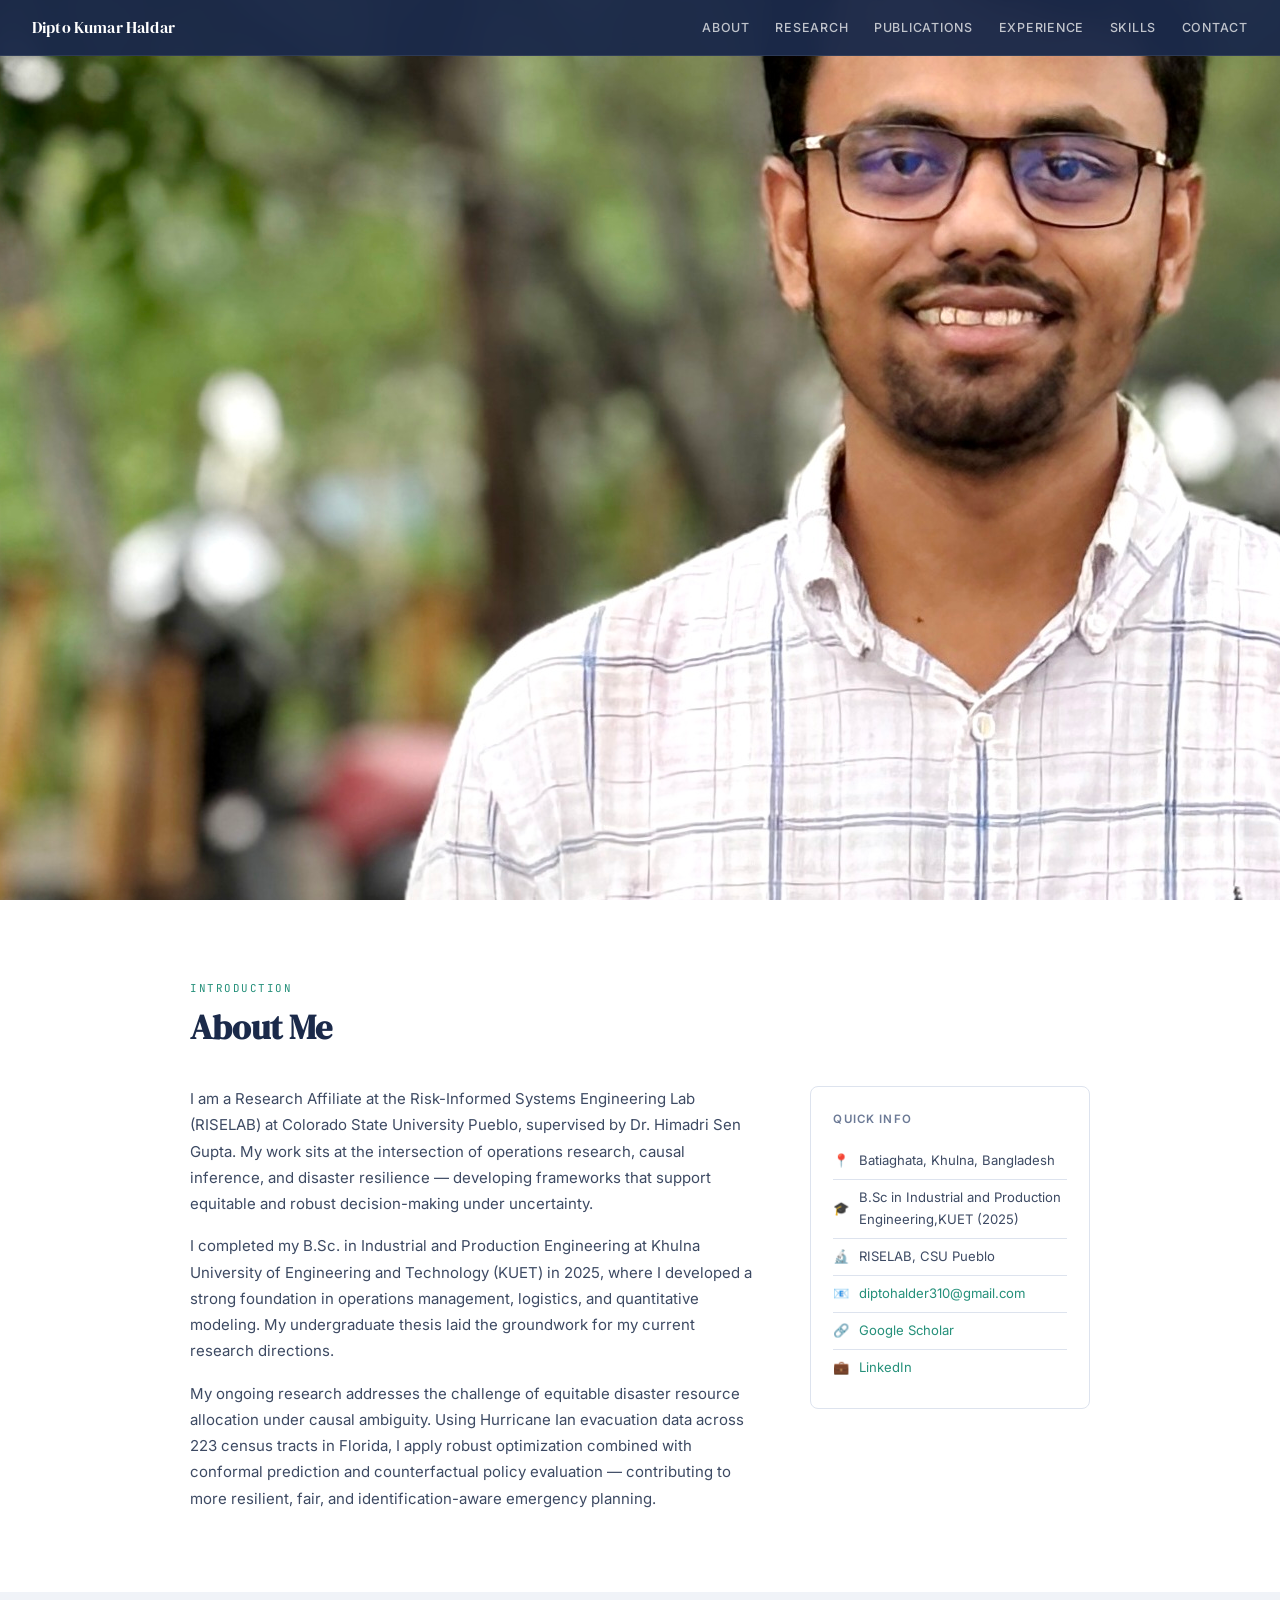
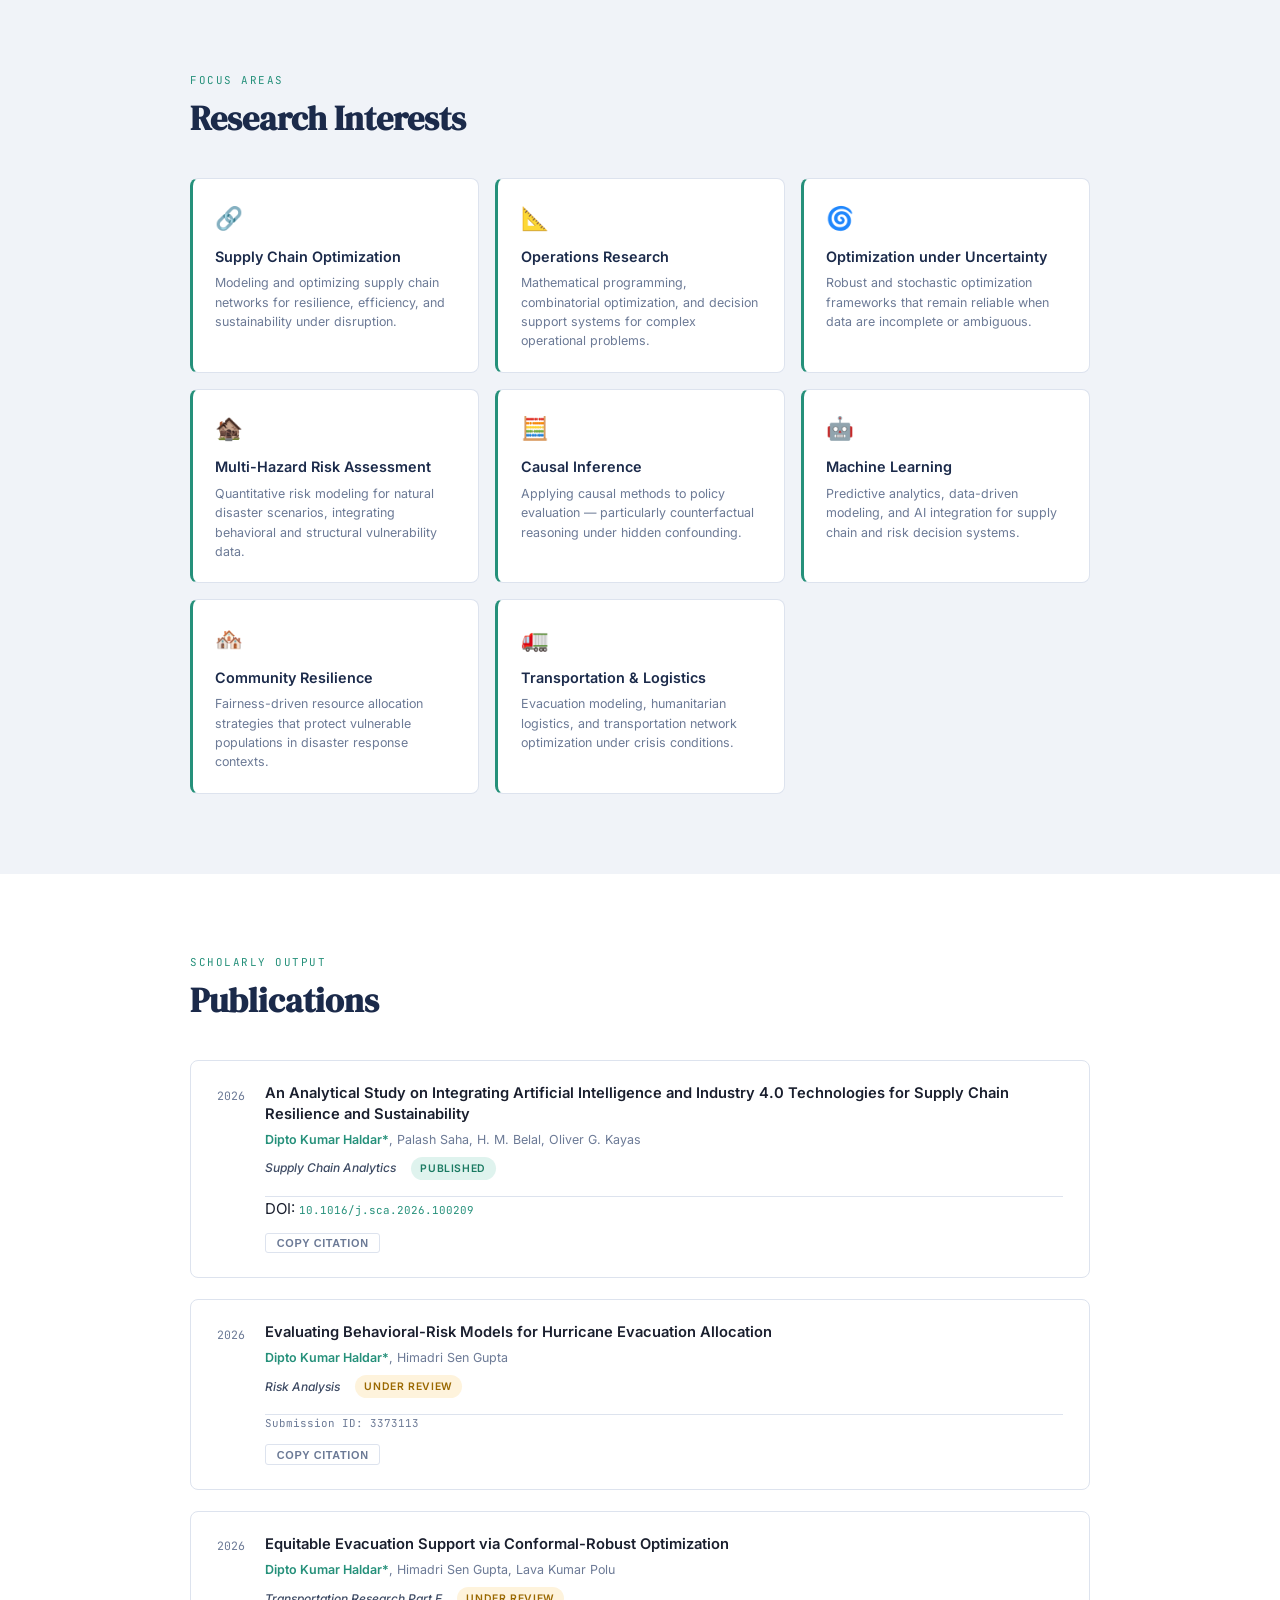
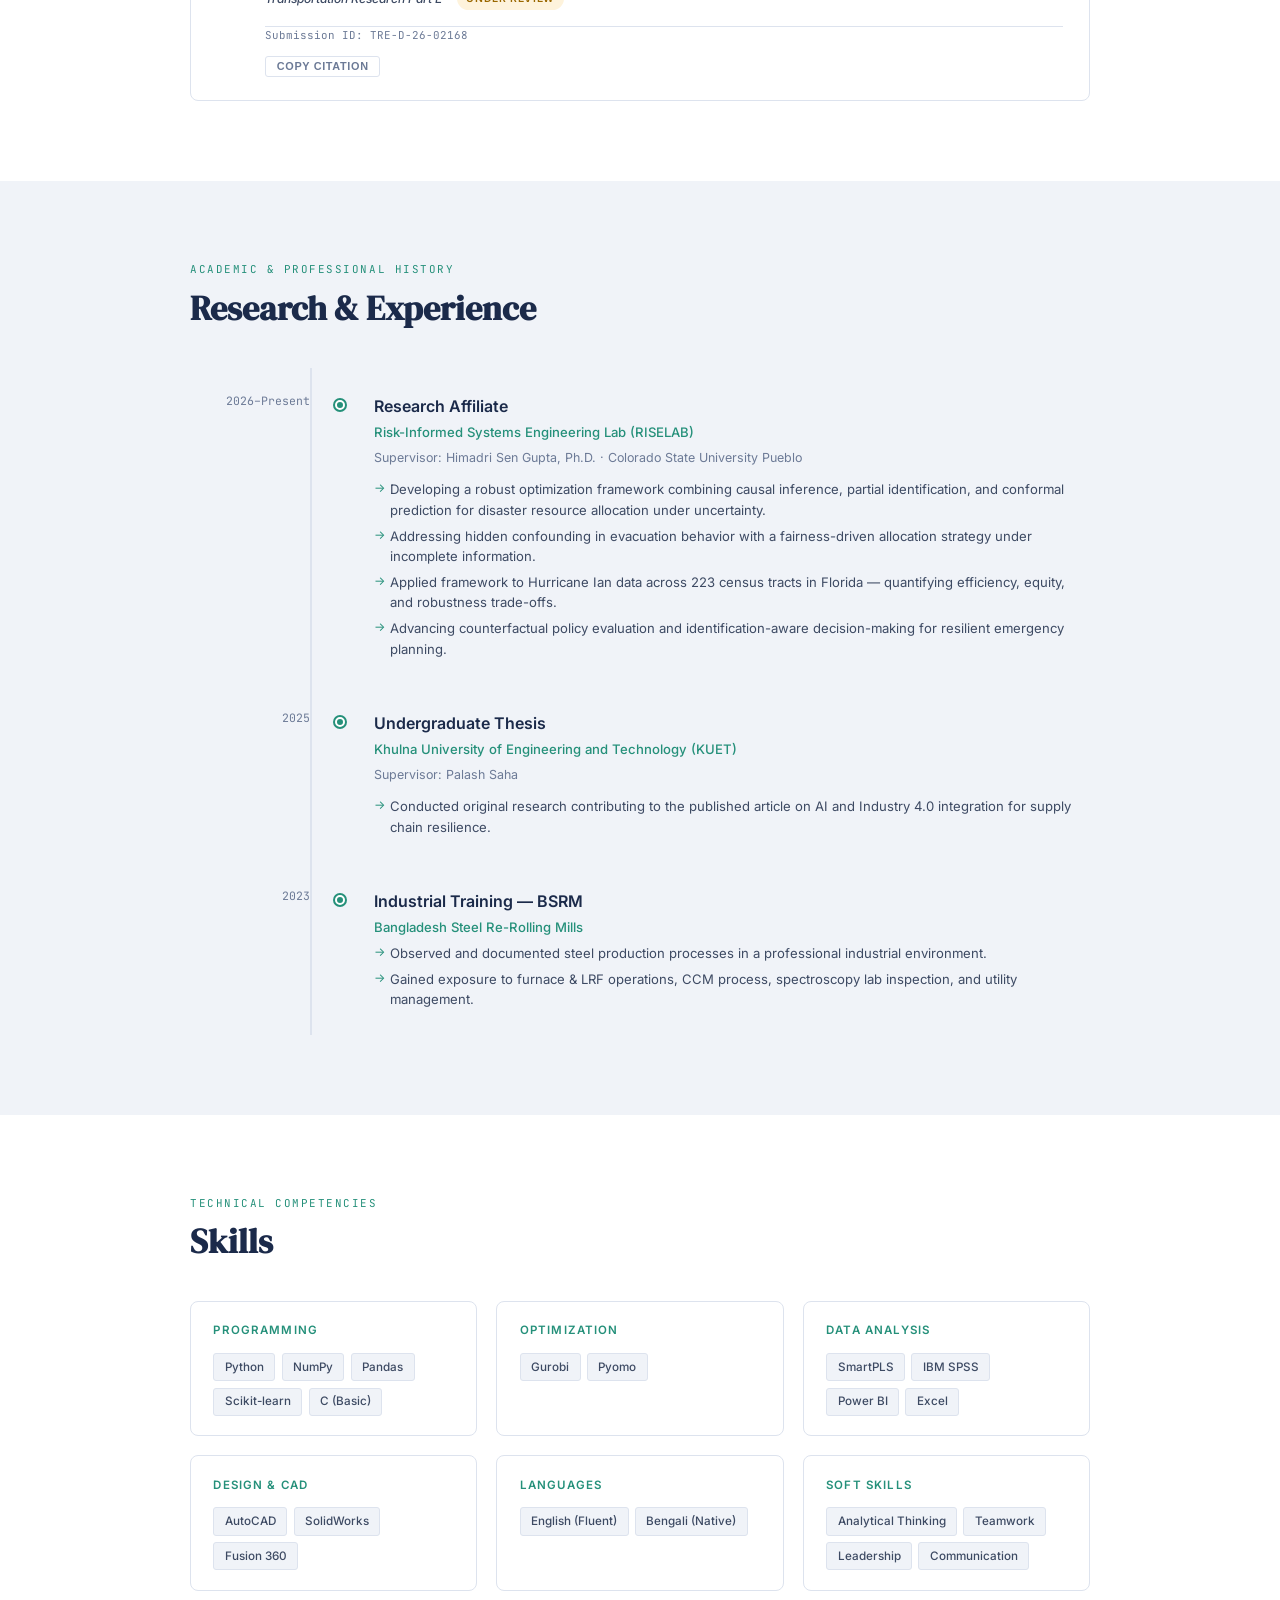
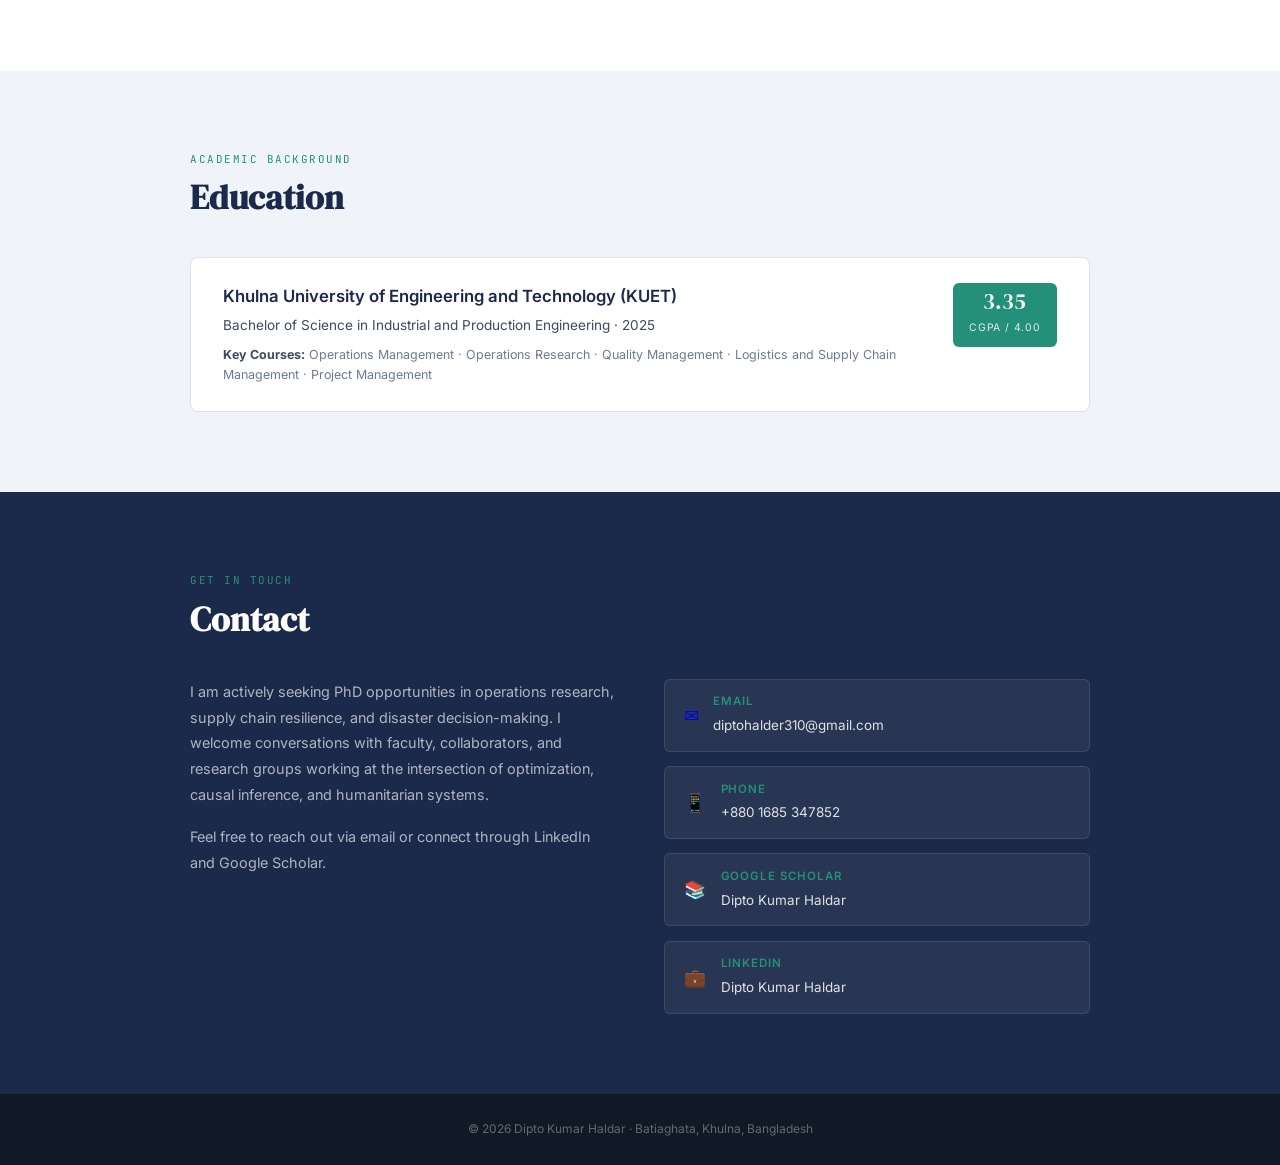
==== index.html @ c59f70b3 "Update index.html" ====
<!DOCTYPE html>
<html lang="en">
<head>
<meta charset="UTF-8" />
<meta name="viewport" content="width=device-width, initial-scale=1.0" />
<title>Dipto Kumar Haldar | Researcher</title>
<link href="https://fonts.googleapis.com/css2?family=DM+Serif+Display:ital@0;1&family=Inter:wght@300;400;500;600;700&family=JetBrains+Mono:wght@400;500&display=swap" rel="stylesheet" />
<link rel="stylesheet" href="styles.css" />
</head>
<body>

<!-- SKIP LINK (injected by JS) -->

<!-- NAV -->
<nav>
  <div class="nav-name">Dipto Kumar Haldar</div>
  <ul class="nav-links">
    <li><a href="#about">About</a></li>
    <li><a href="#research">Research</a></li>
    <li><a href="#publications">Publications</a></li>
    <li><a href="#experience">Experience</a></li>
    <li><a href="#skills">Skills</a></li>
    <li><a href="#contact">Contact</a></li>
  </ul>
  <div class="hamburger" aria-label="Toggle menu" role="button" tabindex="0">
    <span></span><span></span><span></span>
  </div>
</nav>

<!-- MOBILE NAV DRAWER -->
<div class="nav-drawer" aria-hidden="true">
  <ul>
    <li><a href="#about">About</a></li>
    <li><a href="#research">Research</a></li>
    <li><a href="#publications">Publications</a></li>
    <li><a href="#experience">Experience</a></li>
    <li><a href="#skills">Skills</a></li>
    <li><a href="#contact">Contact</a></li>
  </ul>
</div>

<!-- HERO -->
<section id="hero">
  <div class="hero-inner">
    <div>
      <div class="hero-eyebrow">Research Affiliate · RISELAB · CSU Pueblo</div>
      <h1 class="hero-name">Dipto Kumar<br>Haldar</h1>
      <p class="hero-title">
        Researcher in <strong>supply chain optimization</strong>, <strong>operations research</strong>,<br>
        and <strong>disaster resilience</strong> under uncertainty.
      </p>
      <div class="hero-tags">
        <span class="hero-tag">Robust Optimization</span>
        <span class="hero-tag">Causal Inference</span>
        <span class="hero-tag">Disaster Resource Allocation</span>
        <span class="hero-tag">Machine Learning</span>
        <span class="hero-tag">Supply Chain Analytics</span>
      </div>
      <div class="hero-cta">
        <a href="#publications" class="btn btn-primary">View Publications</a>
        <a href="mailto:diptohalder310@gmail.com" class="btn btn-outline">Contact Me</a>
      </div>
    </div>
    <div class="hero-avatar"><img src="Dipto Kumar Haldar.jpeg" alt="Dipto Kumar Haldar"></div>
  </div>
</section>

<!-- ABOUT -->
<section id="about">
  <div class="section-inner">
    <div class="section-label">Introduction</div>
    <h2 class="section-title">About Me</h2>
    <div class="about-grid">
      <div class="about-body">
        <p>
          I am a Research Affiliate at the Risk-Informed Systems Engineering Lab (RISELAB) at Colorado State University Pueblo, supervised by Dr. Himadri Sen Gupta. My work sits at the intersection of operations research, causal inference, and disaster resilience — developing frameworks that support equitable and robust decision-making under uncertainty.
        </p>
        <p>
          I completed my B.Sc. in Industrial and Production Engineering at Khulna University of Engineering and Technology (KUET) in 2025, where I developed a strong foundation in operations management, logistics, and quantitative modeling. My undergraduate thesis laid the groundwork for my current research directions.
        </p>
        <p>
          My ongoing research addresses the challenge of equitable disaster resource allocation under causal ambiguity. Using Hurricane Ian evacuation data across 223 census tracts in Florida, I apply robust optimization combined with conformal prediction and counterfactual policy evaluation — contributing to more resilient, fair, and identification-aware emergency planning.
        </p>
      </div>
      <div>
        <div class="info-card">
          <h4>Quick Info</h4>
          <div class="info-row"><span class="icon">📍</span> Batiaghata, Khulna, Bangladesh</div>
          <div class="info-row"><span class="icon">🎓</span> B.Sc in Industrial and Production Engineering,KUET (2025)</div>
          <div class="info-row"><span class="icon">🔬</span> RISELAB, CSU Pueblo</div>
          <div class="info-row"><span class="icon">📧</span> <a href="mailto:diptohalder310@gmail.com">diptohalder310@gmail.com</a></div>
          <div class="info-row"><span class="icon">🔗</span> <a href="https://scholar.google.com" target="_blank" rel="noopener">Google Scholar</a></div>
          <div class="info-row"><span class="icon">💼</span> <a href="https://linkedin.com" target="_blank" rel="noopener">LinkedIn</a></div>
        </div>
      </div>
    </div>
  </div>
</section>

<!-- RESEARCH INTERESTS -->
<section id="research">
  <div class="section-inner">
    <div class="section-label">Focus Areas</div>
    <h2 class="section-title">Research Interests</h2>
    <div class="interests-grid">
      <div class="interest-card"><div class="i-icon">🔗</div><h3>Supply Chain Optimization</h3><p>Modeling and optimizing supply chain networks for resilience, efficiency, and sustainability under disruption.</p></div>
      <div class="interest-card"><div class="i-icon">📐</div><h3>Operations Research</h3><p>Mathematical programming, combinatorial optimization, and decision support systems for complex operational problems.</p></div>
      <div class="interest-card"><div class="i-icon">🌀</div><h3>Optimization under Uncertainty</h3><p>Robust and stochastic optimization frameworks that remain reliable when data are incomplete or ambiguous.</p></div>
      <div class="interest-card"><div class="i-icon">🏚️</div><h3>Multi-Hazard Risk Assessment</h3><p>Quantitative risk modeling for natural disaster scenarios, integrating behavioral and structural vulnerability data.</p></div>
      <div class="interest-card"><div class="i-icon">🧮</div><h3>Causal Inference</h3><p>Applying causal methods to policy evaluation — particularly counterfactual reasoning under hidden confounding.</p></div>
      <div class="interest-card"><div class="i-icon">🤖</div><h3>Machine Learning</h3><p>Predictive analytics, data-driven modeling, and AI integration for supply chain and risk decision systems.</p></div>
      <div class="interest-card"><div class="i-icon">🏘️</div><h3>Community Resilience</h3><p>Fairness-driven resource allocation strategies that protect vulnerable populations in disaster response contexts.</p></div>
      <div class="interest-card"><div class="i-icon">🚛</div><h3>Transportation &amp; Logistics</h3><p>Evacuation modeling, humanitarian logistics, and transportation network optimization under crisis conditions.</p></div>
    </div>
  </div>
</section>

<!-- PUBLICATIONS -->
<section id="publications">
  <div class="section-inner">
    <div class="section-label">Scholarly Output</div>
    <h2 class="section-title">Publications</h2>
    <div class="pub-list">

      <div class="pub-card">
        <div class="pub-year">2026</div>
        <div class="pub-body">
          <h3>An Analytical Study on Integrating Artificial Intelligence and Industry 4.0 Technologies for Supply Chain Resilience and Sustainability</h3>
          <div class="pub-authors"><strong>Dipto Kumar Haldar*</strong>, Palash Saha, H. M. Belal, Oliver G. Kayas</div>
          <div class="pub-meta">
            <span class="pub-venue">Supply Chain Analytics</span>
            <span class="pub-badge badge-published">Published</span>
          </div>
          <hr class="pub-divider" />
          <div class="pub-doi">DOI: <a href="https://doi.org/10.1016/j.sca.2026.100209" target="_blank" rel="noopener">10.1016/j.sca.2026.100209</a></div>
        </div>
      </div>

      <div class="pub-card">
        <div class="pub-year">2026</div>
        <div class="pub-body">
          <h3>Evaluating Behavioral-Risk Models for Hurricane Evacuation Allocation</h3>
          <div class="pub-authors"><strong>Dipto Kumar Haldar*</strong>, Himadri Sen Gupta</div>
          <div class="pub-meta">
            <span class="pub-venue">Risk Analysis</span>
            <span class="pub-badge badge-review">Under Review</span>
          </div>
          <hr class="pub-divider" />
          <div class="pub-meta-id">Submission ID: 3373113</div>
        </div>
      </div>

      <div class="pub-card">
        <div class="pub-year">2026</div>
        <div class="pub-body">
          <h3>Equitable Evacuation Support via Conformal-Robust Optimization</h3>
          <div class="pub-authors"><strong>Dipto Kumar Haldar*</strong>, Himadri Sen Gupta, Lava Kumar Polu</div>
          <div class="pub-meta">
            <span class="pub-venue">Transportation Research Part E</span>
            <span class="pub-badge badge-review">Under Review</span>
          </div>
          <hr class="pub-divider" />
          <div class="pub-meta-id">Submission ID: TRE-D-26-02168</div>
        </div>
      </div>

    </div>
  </div>
</section>

<!-- EXPERIENCE -->
<section id="experience">
  <div class="section-inner">
    <div class="section-label">Academic &amp; Professional History</div>
    <h2 class="section-title">Research &amp; Experience</h2>
    <div class="timeline">

      <div class="tl-item">
        <div class="tl-date">2026–Present</div>
        <div class="tl-body">
          <h3>Research Affiliate</h3>
          <div class="org">Risk-Informed Systems Engineering Lab (RISELAB)</div>
          <div class="sup">Supervisor: Himadri Sen Gupta, Ph.D. · Colorado State University Pueblo</div>
          <ul>
            <li>Developing a robust optimization framework combining causal inference, partial identification, and conformal prediction for disaster resource allocation under uncertainty.</li>
            <li>Addressing hidden confounding in evacuation behavior with a fairness-driven allocation strategy under incomplete information.</li>
            <li>Applied framework to Hurricane Ian data across 223 census tracts in Florida — quantifying efficiency, equity, and robustness trade-offs.</li>
            <li>Advancing counterfactual policy evaluation and identification-aware decision-making for resilient emergency planning.</li>
          </ul>
        </div>
      </div>

      <div class="tl-item">
        <div class="tl-date">2025</div>
        <div class="tl-body">
          <h3>Undergraduate Thesis</h3>
          <div class="org">Khulna University of Engineering and Technology (KUET)</div>
          <div class="sup">Supervisor: Palash Saha</div>
          <ul>
            <li>Conducted original research contributing to the published article on AI and Industry 4.0 integration for supply chain resilience.</li>
          </ul>
        </div>
      </div>

      <div class="tl-item">
        <div class="tl-date">2023</div>
        <div class="tl-body">
          <h3>Industrial Training — BSRM</h3>
          <div class="org">Bangladesh Steel Re-Rolling Mills</div>
          <ul>
            <li>Observed and documented steel production processes in a professional industrial environment.</li>
            <li>Gained exposure to furnace &amp; LRF operations, CCM process, spectroscopy lab inspection, and utility management.</li>
          </ul>
        </div>
      </div>

    </div>
  </div>
</section>

<!-- SKILLS -->
<section id="skills">
  <div class="section-inner">
    <div class="section-label">Technical Competencies</div>
    <h2 class="section-title">Skills</h2>
    <div class="skills-grid">
      <div class="skill-group"><h4>Programming</h4><div class="skill-tags"><span class="skill-tag">Python</span><span class="skill-tag">NumPy</span><span class="skill-tag">Pandas</span><span class="skill-tag">Scikit-learn</span><span class="skill-tag">C (Basic)</span></div></div>
      <div class="skill-group"><h4>Optimization</h4><div class="skill-tags"><span class="skill-tag">Gurobi</span><span class="skill-tag">Pyomo</span></div></div>
      <div class="skill-group"><h4>Data Analysis</h4><div class="skill-tags"><span class="skill-tag">SmartPLS</span><span class="skill-tag">IBM SPSS</span><span class="skill-tag">Power BI</span><span class="skill-tag">Excel</span></div></div>
      <div class="skill-group"><h4>Design &amp; CAD</h4><div class="skill-tags"><span class="skill-tag">AutoCAD</span><span class="skill-tag">SolidWorks</span><span class="skill-tag">Fusion 360</span></div></div>
      <div class="skill-group"><h4>Languages</h4><div class="skill-tags"><span class="skill-tag">English (Fluent)</span><span class="skill-tag">Bengali (Native)</span></div></div>
      <div class="skill-group"><h4>Soft Skills</h4><div class="skill-tags"><span class="skill-tag">Analytical Thinking</span><span class="skill-tag">Teamwork</span><span class="skill-tag">Leadership</span><span class="skill-tag">Communication</span></div></div>
    </div>
  </div>
</section>

<!-- EDUCATION -->
<section id="education">
  <div class="section-inner">
    <div class="section-label">Academic Background</div>
    <h2 class="section-title">Education</h2>
    <div class="edu-card">
      <div>
        <h3>Khulna University of Engineering and Technology (KUET)</h3>
        <div class="degree">Bachelor of Science in Industrial and Production Engineering · 2025</div>
        <div class="courses"><strong>Key Courses:</strong> Operations Management · Operations Research · Quality Management · Logistics and Supply Chain Management · Project Management</div>
      </div>
      <div class="cgpa">
        <span class="score">3.35</span>
        <span class="label">CGPA / 4.00</span>
      </div>
    </div>
  </div>
</section>

<!-- CONTACT -->
<section id="contact">
  <div class="section-inner">
    <div class="section-label">Get in Touch</div>
    <h2 class="section-title">Contact</h2>
    <div class="contact-grid">
      <div class="contact-text">
        <p>I am actively seeking PhD opportunities in operations research, supply chain resilience, and disaster decision-making. I welcome conversations with faculty, collaborators, and research groups working at the intersection of optimization, causal inference, and humanitarian systems.</p>
        <p>Feel free to reach out via email or connect through LinkedIn and Google Scholar.</p>
      </div>
      <div class="contact-links">
        <a class="c-link" href="mailto:diptohalder310@gmail.com"><span class="c-icon">✉️</span><div><span class="c-label">Email</span><span class="c-val">diptohalder310@gmail.com</span></div></a>
        <a class="c-link" href="tel:+8801685347852"><span class="c-icon">📱</span><div><span class="c-label">Phone</span><span class="c-val">+880 1685 347852</span></div></a>
        <a class="c-link" href="https://scholar.google.com" target="_blank" rel="noopener"><span class="c-icon">📚</span><div><span class="c-label">Google Scholar</span><span class="c-val">Dipto Kumar Haldar</span></div></a>
        <a class="c-link" href="https://linkedin.com" target="_blank" rel="noopener"><span class="c-icon">💼</span><div><span class="c-label">LinkedIn</span><span class="c-val">Dipto Kumar Haldar</span></div></a>
      </div>
    </div>
  </div>
</section>

<footer>
  © 2026 Dipto Kumar Haldar · Batiaghata, Khulna, Bangladesh
</footer>

<!-- BACK TO TOP -->
<button id="back-to-top" aria-label="Back to top">↑</button>

<script src="script.js"></script>
</body>
</html>
---- styles.css ----
/* ── RESET & VARIABLES ── */
*, *::before, *::after { box-sizing: border-box; margin: 0; padding: 0; }

:root {
  --navy:    #1b2a4a;
  --navy-md: #243660;
  --teal:    #25907a;
  --teal-lt: #d3ede8;
  --slate:   #f0f3f8;
  --paper:   #ffffff;
  --ink:     #1a1f2e;
  --ink-2:   #3d4a63;
  --ink-3:   #6c7a96;
  --rule:    #dde3ee;
  --serif:   'DM Serif Display', Georgia, serif;
  --sans:    'Inter', system-ui, sans-serif;
  --mono:    'JetBrains Mono', monospace;
}

html { scroll-behavior: smooth; }
body {
  font-family: var(--sans);
  color: var(--ink);
  background: var(--paper);
  font-size: 15px;
  line-height: 1.65;
}

/* ── NAV ── */
nav {
  position: fixed; top: 0; left: 0; right: 0;
  background: rgba(27,42,74,0.97);
  backdrop-filter: blur(8px);
  z-index: 100;
  padding: 0 2rem;
  display: flex; align-items: center; justify-content: space-between;
  height: 56px;
  border-bottom: 1px solid rgba(255,255,255,0.08);
  transition: box-shadow 0.3s;
}
nav.scrolled {
  box-shadow: 0 2px 20px rgba(0,0,0,0.3);
}
.nav-name {
  font-family: var(--serif);
  color: #fff;
  font-size: 1rem;
  letter-spacing: 0.01em;
}
.nav-links {
  display: flex; gap: 1.6rem; list-style: none;
}
.nav-links a {
  color: rgba(255,255,255,0.72);
  text-decoration: none;
  font-size: 0.78rem;
  font-weight: 500;
  letter-spacing: 0.06em;
  text-transform: uppercase;
  transition: color .2s;
  position: relative;
  padding-bottom: 2px;
}
.nav-links a::after {
  content: '';
  position: absolute;
  bottom: -2px; left: 0; right: 0;
  height: 2px;
  background: var(--teal);
  transform: scaleX(0);
  transition: transform 0.2s;
  transform-origin: left;
}
.nav-links a:hover { color: #fff; }
.nav-links a:hover::after,
.nav-links a.active::after { transform: scaleX(1); }
.nav-links a.active { color: #fff; }

/* Hamburger */
.hamburger {
  display: none;
  flex-direction: column;
  gap: 5px;
  cursor: pointer;
  padding: 4px;
}
.hamburger span {
  display: block;
  width: 22px; height: 2px;
  background: rgba(255,255,255,0.8);
  border-radius: 2px;
  transition: all 0.3s;
}
.hamburger.open span:nth-child(1) { transform: translateY(7px) rotate(45deg); }
.hamburger.open span:nth-child(2) { opacity: 0; }
.hamburger.open span:nth-child(3) { transform: translateY(-7px) rotate(-45deg); }

/* Mobile nav drawer */
.nav-drawer {
  display: none;
  position: fixed;
  top: 56px; left: 0; right: 0;
  background: rgba(27,42,74,0.98);
  padding: 1rem 2rem 1.5rem;
  z-index: 99;
  border-bottom: 1px solid rgba(255,255,255,0.1);
}
.nav-drawer.open { display: block; }
.nav-drawer ul {
  list-style: none;
  display: flex; flex-direction: column; gap: 0.2rem;
}
.nav-drawer ul a {
  display: block;
  padding: 0.6rem 0;
  color: rgba(255,255,255,0.8);
  text-decoration: none;
  font-size: 0.85rem;
  font-weight: 500;
  letter-spacing: 0.06em;
  text-transform: uppercase;
  border-bottom: 1px solid rgba(255,255,255,0.07);
  transition: color 0.2s;
}
.nav-drawer ul a:hover { color: var(--teal); }

/* ── HERO ── */
#hero {
  background: linear-gradient(135deg, var(--navy) 0%, var(--navy-md) 60%, #1e4a6e 100%);
  min-height: 100vh;
  display: flex; align-items: center;
  padding: 96px 2rem 64px;
  position: relative;
  overflow: hidden;
}
#hero::before {
  content: '';
  position: absolute;
  top: -60px; right: -60px;
  width: 420px; height: 420px;
  border-radius: 50%;
  background: rgba(37,144,122,0.06);
  pointer-events: none;
}
#hero::after {
  content: '';
  position: absolute;
  inset: 0;
  background: radial-gradient(ellipse at 70% 40%, rgba(37,144,122,.15) 0%, transparent 65%);
  pointer-events: none;
}
.hero-inner {
  max-width: 900px;
  margin: 0 auto;
  display: grid;
  grid-template-columns: 1fr auto;
  gap: 3rem;
  align-items: center;
  width: 100%;
  position: relative;
  z-index: 1;
}
.hero-eyebrow {
  font-family: var(--mono);
  font-size: 0.72rem;
  color: var(--teal);
  letter-spacing: 0.14em;
  text-transform: uppercase;
  margin-bottom: 1rem;
  opacity: 0;
  animation: fadeUp 0.6s 0.1s forwards;
}
.hero-name {
  font-family: var(--serif);
  font-size: clamp(2.2rem, 5vw, 3.4rem);
  color: #fff;
  line-height: 1.1;
  margin-bottom: 0.9rem;
  opacity: 0;
  animation: fadeUp 0.6s 0.25s forwards;
}
.hero-title {
  font-size: 1rem;
  color: rgba(255,255,255,0.65);
  font-weight: 400;
  margin-bottom: 1.6rem;
  line-height: 1.55;
  opacity: 0;
  animation: fadeUp 0.6s 0.4s forwards;
}
.hero-title strong { color: rgba(255,255,255,0.88); font-weight: 500; }
.hero-tags {
  display: flex; flex-wrap: wrap; gap: 0.5rem;
  margin-bottom: 2rem;
  opacity: 0;
  animation: fadeUp 0.6s 0.55s forwards;
}
.hero-tag {
  background: rgba(37,144,122,.18);
  border: 1px solid rgba(37,144,122,.35);
  color: #7ee0cc;
  font-size: 0.71rem;
  font-weight: 500;
  padding: 0.3rem 0.75rem;
  border-radius: 2rem;
  letter-spacing: 0.03em;
}
.hero-cta {
  display: flex; gap: 1rem; flex-wrap: wrap;
  opacity: 0;
  animation: fadeUp 0.6s 0.7s forwards;
}

/* Buttons */
.btn {
  display: inline-flex; align-items: center; gap: 0.4rem;
  padding: 0.6rem 1.3rem;
  border-radius: 4px;
  font-size: 0.8rem;
  font-weight: 600;
  text-decoration: none;
  letter-spacing: 0.04em;
  transition: all .2s;
  cursor: pointer;
  border: none;
}
.btn-primary { background: var(--teal); color: #fff; }
.btn-primary:hover { background: #1d7a67; transform: translateY(-1px); box-shadow: 0 4px 12px rgba(37,144,122,0.4); }
.btn-outline { background: transparent; color: rgba(255,255,255,0.8); border: 1px solid rgba(255,255,255,0.25); }
.btn-outline:hover { border-color: rgba(255,255,255,0.6); color: #fff; transform: translateY(-1px); }

.hero-avatar {
  width: 150px; height: 150px;
  border-radius: 50%;
  border: 3px solid rgba(37,144,122,.5);
  background: var(--navy-md);
  display: flex; align-items: center; justify-content: center;
  font-family: var(--serif);
  font-size: 3rem;
  color: rgba(37,144,122,.9);
  flex-shrink: 0;
  box-shadow: 0 0 0 6px rgba(37,144,122,.1);
  opacity: 0;
  animation: fadeIn 0.8s 0.3s forwards;
}

/* ── SECTIONS ── */
section { padding: 80px 2rem; }
section:nth-child(even) { background: var(--slate); }
.section-inner { max-width: 900px; margin: 0 auto; }
.section-label {
  font-family: var(--mono);
  font-size: 0.68rem;
  color: var(--teal);
  letter-spacing: 0.14em;
  text-transform: uppercase;
  margin-bottom: 0.6rem;
}
.section-title {
  font-family: var(--serif);
  font-size: clamp(1.6rem, 3vw, 2.1rem);
  color: var(--navy);
  margin-bottom: 2.5rem;
  line-height: 1.15;
}

/* Scroll reveal */
.reveal {
  opacity: 0;
  transform: translateY(24px);
  transition: opacity 0.55s ease, transform 0.55s ease;
}
.reveal.visible {
  opacity: 1;
  transform: translateY(0);
}

/* ── ABOUT ── */
.about-grid {
  display: grid;
  grid-template-columns: 1fr 280px;
  gap: 3rem;
  align-items: start;
}
.about-body p { color: var(--ink-2); margin-bottom: 1rem; line-height: 1.75; }
.about-body p:last-child { margin-bottom: 0; }
.info-card {
  background: var(--paper);
  border: 1px solid var(--rule);
  border-radius: 8px;
  padding: 1.4rem;
}
.info-card h4 {
  font-size: 0.72rem;
  text-transform: uppercase;
  letter-spacing: 0.1em;
  color: var(--ink-3);
  margin-bottom: 0.9rem;
  font-weight: 600;
}
.info-row {
  display: flex; align-items: center; gap: 0.6rem;
  padding: 0.45rem 0;
  border-bottom: 1px solid var(--rule);
  font-size: 0.82rem;
  color: var(--ink-2);
}
.info-row:last-child { border-bottom: none; }
.info-row .icon { width: 16px; text-align: center; color: var(--teal); flex-shrink: 0; }
.info-row a { color: var(--teal); text-decoration: none; }
.info-row a:hover { text-decoration: underline; }

/* ── RESEARCH INTERESTS ── */
.interests-grid {
  display: grid;
  grid-template-columns: repeat(auto-fill, minmax(240px, 1fr));
  gap: 1rem;
}
.interest-card {
  background: var(--paper);
  border: 1px solid var(--rule);
  border-radius: 8px;
  padding: 1.3rem 1.4rem;
  border-left: 3px solid var(--teal);
  transition: box-shadow .25s, transform .25s;
}
.interest-card:hover {
  box-shadow: 0 6px 20px rgba(0,0,0,.08);
  transform: translateY(-3px);
}
.interest-card .i-icon { font-size: 1.4rem; margin-bottom: 0.5rem; }
.interest-card h3 { font-size: 0.9rem; font-weight: 600; color: var(--navy); margin-bottom: 0.3rem; }
.interest-card p { font-size: 0.78rem; color: var(--ink-3); line-height: 1.55; }

/* ── PUBLICATIONS ── */
.pub-list { display: flex; flex-direction: column; gap: 1.3rem; }
.pub-card {
  background: var(--paper);
  border: 1px solid var(--rule);
  border-radius: 8px;
  padding: 1.4rem 1.6rem;
  display: grid;
  grid-template-columns: auto 1fr;
  gap: 0 1.3rem;
  transition: box-shadow .25s, transform .25s;
}
.pub-card:hover {
  box-shadow: 0 6px 20px rgba(0,0,0,.07);
  transform: translateY(-2px);
}
.pub-year {
  font-family: var(--mono);
  font-size: 0.72rem;
  color: var(--ink-3);
  padding-top: 0.15rem;
  white-space: nowrap;
}
.pub-body h3 {
  font-size: 0.92rem;
  font-weight: 600;
  color: var(--ink);
  line-height: 1.4;
  margin-bottom: 0.35rem;
}
.pub-authors { font-size: 0.78rem; color: var(--ink-3); margin-bottom: 0.4rem; }
.pub-authors strong { color: var(--teal); font-weight: 600; }
.pub-meta { display: flex; align-items: center; gap: 0.9rem; flex-wrap: wrap; }
.pub-venue { font-size: 0.75rem; font-style: italic; color: var(--ink-2); font-weight: 500; }
.pub-badge {
  font-size: 0.65rem;
  font-weight: 600;
  padding: 0.18rem 0.6rem;
  border-radius: 2rem;
  letter-spacing: 0.06em;
  text-transform: uppercase;
}
.badge-published { background: #dff3ee; color: #1a7a62; }
.badge-review    { background: #fef3dc; color: #9a6800; }
.pub-doi a {
  font-family: var(--mono);
  font-size: 0.68rem;
  color: var(--teal);
  text-decoration: none;
}
.pub-doi a:hover { text-decoration: underline; }
.pub-meta-id {
  color: var(--ink-3);
  font-family: var(--mono);
  font-size: 0.68rem;
}
.pub-divider {
  grid-column: 1 / -1;
  border: none;
  border-top: 1px solid var(--rule);
  margin: 1rem 0 0;
}

/* ── TIMELINE / EXPERIENCE ── */
.timeline { display: flex; flex-direction: column; }
.tl-item {
  display: grid;
  grid-template-columns: 120px 1fr;
  gap: 0 2rem;
  position: relative;
}
.tl-item::before {
  content: '';
  position: absolute;
  left: 120px;
  top: 0; bottom: 0;
  border-left: 2px solid var(--rule);
  z-index: 0;
}
.tl-date {
  padding: 1.6rem 0;
  font-family: var(--mono);
  font-size: 0.72rem;
  color: var(--ink-3);
  text-align: right;
  line-height: 1.4;
}
.tl-body {
  padding: 1.6rem 0 1.6rem 2rem;
  position: relative;
}
.tl-body::before {
  content: '';
  position: absolute;
  left: -0.45rem;
  top: 2rem;
  width: 10px; height: 10px;
  border-radius: 50%;
  background: var(--teal);
  border: 2px solid var(--paper);
  box-shadow: 0 0 0 2px var(--teal);
  z-index: 1;
}
.tl-body h3 { font-size: 1rem; font-weight: 600; color: var(--navy); margin-bottom: 0.15rem; }
.tl-body .org { font-size: 0.82rem; color: var(--teal); font-weight: 500; margin-bottom: 0.25rem; }
.tl-body .sup { font-size: 0.78rem; color: var(--ink-3); margin-bottom: 0.7rem; }
.tl-body ul { list-style: none; display: flex; flex-direction: column; gap: 0.35rem; }
.tl-body ul li {
  font-size: 0.82rem;
  color: var(--ink-2);
  padding-left: 1rem;
  position: relative;
  line-height: 1.55;
}
.tl-body ul li::before {
  content: '→';
  position: absolute; left: 0;
  color: var(--teal);
  font-size: 0.75rem;
}

/* ── SKILLS ── */
.skills-grid {
  display: grid;
  grid-template-columns: repeat(auto-fill, minmax(220px, 1fr));
  gap: 1.2rem;
}
.skill-group {
  background: var(--paper);
  border: 1px solid var(--rule);
  border-radius: 8px;
  padding: 1.2rem 1.4rem;
  transition: box-shadow .25s;
}
.skill-group:hover { box-shadow: 0 4px 14px rgba(0,0,0,.06); }
.skill-group h4 {
  font-size: 0.72rem;
  text-transform: uppercase;
  letter-spacing: 0.1em;
  color: var(--teal);
  font-weight: 600;
  margin-bottom: 0.8rem;
}
.skill-tags { display: flex; flex-wrap: wrap; gap: 0.4rem; }
.skill-tag {
  background: var(--slate);
  border: 1px solid var(--rule);
  color: var(--ink-2);
  font-size: 0.73rem;
  padding: 0.22rem 0.65rem;
  border-radius: 3px;
  font-weight: 500;
  transition: background .2s, border-color .2s;
}
.skill-tag:hover { background: var(--teal-lt); border-color: var(--teal); }

/* ── EDUCATION ── */
.edu-card {
  background: var(--paper);
  border: 1px solid var(--rule);
  border-radius: 8px;
  padding: 1.6rem 2rem;
  display: flex;
  justify-content: space-between;
  align-items: start;
  gap: 1.5rem;
  transition: box-shadow .25s;
}
.edu-card:hover { box-shadow: 0 6px 20px rgba(0,0,0,.07); }
.edu-card h3 { font-size: 1.05rem; font-weight: 600; color: var(--navy); margin-bottom: 0.2rem; }
.edu-card .degree { font-size: 0.85rem; color: var(--ink-2); margin-bottom: 0.5rem; }
.courses { font-size: 0.78rem; color: var(--ink-3); }
.courses strong { color: var(--ink-2); }
.cgpa {
  background: var(--teal);
  color: #fff;
  padding: 0.5rem 1rem;
  border-radius: 6px;
  text-align: center;
  flex-shrink: 0;
}
.cgpa .score { font-family: var(--serif); font-size: 1.4rem; display: block; line-height: 1; }
.cgpa .label { font-size: 0.65rem; text-transform: uppercase; letter-spacing: 0.08em; opacity: 0.85; }

/* ── CONTACT ── */
#contact { background: var(--navy); color: #fff; }
#contact .section-title { color: #fff; }
#contact .section-label { color: var(--teal); }
.contact-grid {
  display: grid;
  grid-template-columns: 1fr 1fr;
  gap: 3rem;
  align-items: start;
}
.contact-text { font-size: 0.9rem; color: rgba(255,255,255,0.65); line-height: 1.8; }
.contact-text p + p { margin-top: 1rem; }
.contact-links { display: flex; flex-direction: column; gap: 0.9rem; }
.c-link {
  display: flex; align-items: center; gap: 0.9rem;
  background: rgba(255,255,255,0.06);
  border: 1px solid rgba(255,255,255,0.1);
  border-radius: 6px;
  padding: 0.8rem 1.2rem;
  text-decoration: none;
  transition: background .2s, transform .2s;
}
.c-link:hover { background: rgba(255,255,255,0.12); transform: translateX(4px); }
.c-icon { font-size: 1.1rem; flex-shrink: 0; }
.c-label {
  font-size: 0.72rem;
  text-transform: uppercase;
  letter-spacing: 0.08em;
  color: var(--teal);
  display: block;
  margin-bottom: 0.1rem;
  font-weight: 600;
}
.c-val { font-size: 0.84rem; color: rgba(255,255,255,0.85); }

/* ── BACK TO TOP ── */
#back-to-top {
  position: fixed;
  bottom: 1.8rem; right: 1.8rem;
  width: 40px; height: 40px;
  background: var(--teal);
  color: #fff;
  border: none;
  border-radius: 50%;
  font-size: 1.1rem;
  cursor: pointer;
  display: flex; align-items: center; justify-content: center;
  opacity: 0;
  transform: translateY(10px);
  transition: opacity .3s, transform .3s, background .2s;
  z-index: 50;
  box-shadow: 0 4px 12px rgba(37,144,122,0.4);
}
#back-to-top.visible { opacity: 1; transform: translateY(0); }
#back-to-top:hover { background: #1d7a67; }

/* ── FOOTER ── */
footer {
  background: #111926;
  color: rgba(255,255,255,0.35);
  text-align: center;
  padding: 1.6rem;
  font-size: 0.75rem;
}

/* ── KEYFRAMES ── */
@keyframes fadeUp {
  from { opacity: 0; transform: translateY(18px); }
  to   { opacity: 1; transform: translateY(0); }
}
@keyframes fadeIn {
  from { opacity: 0; }
  to   { opacity: 1; }
}

/* ── RESPONSIVE ── */
@media (max-width: 768px) {
  .hero-inner { grid-template-columns: 1fr; }
  .hero-avatar { width: 100px; height: 100px; font-size: 2.2rem; margin: 0 auto; order: -1; }
  .about-grid { grid-template-columns: 1fr; }
  .contact-grid { grid-template-columns: 1fr; }
  .edu-card { flex-direction: column; }
  .tl-item { grid-template-columns: 80px 1fr; }
  .tl-item::before { left: 80px; }
  .nav-links { display: none; }
  .hamburger { display: flex; }
}

@media (prefers-reduced-motion: reduce) {
  *, *::before, *::after {
    animation-duration: 0.01ms !important;
    transition-duration: 0.01ms !important;
  }
  .reveal { opacity: 1; transform: none; }
}
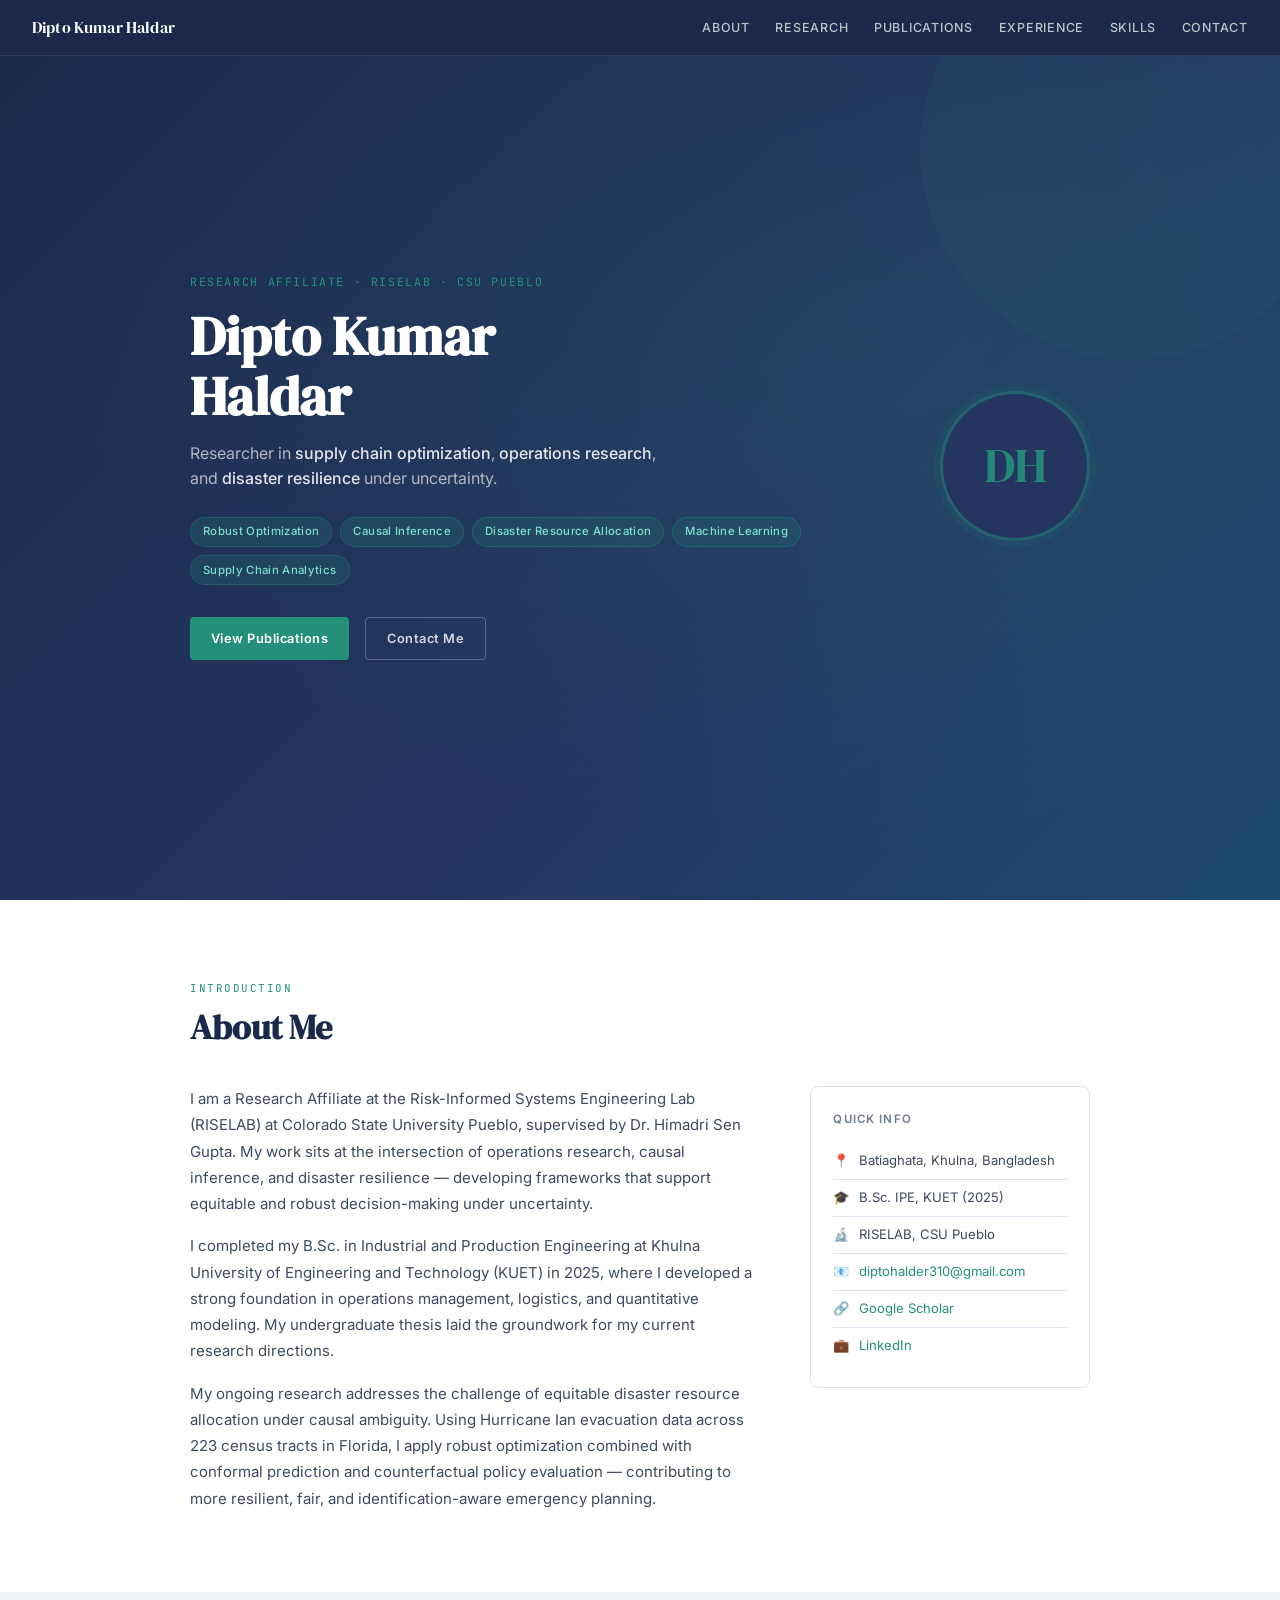
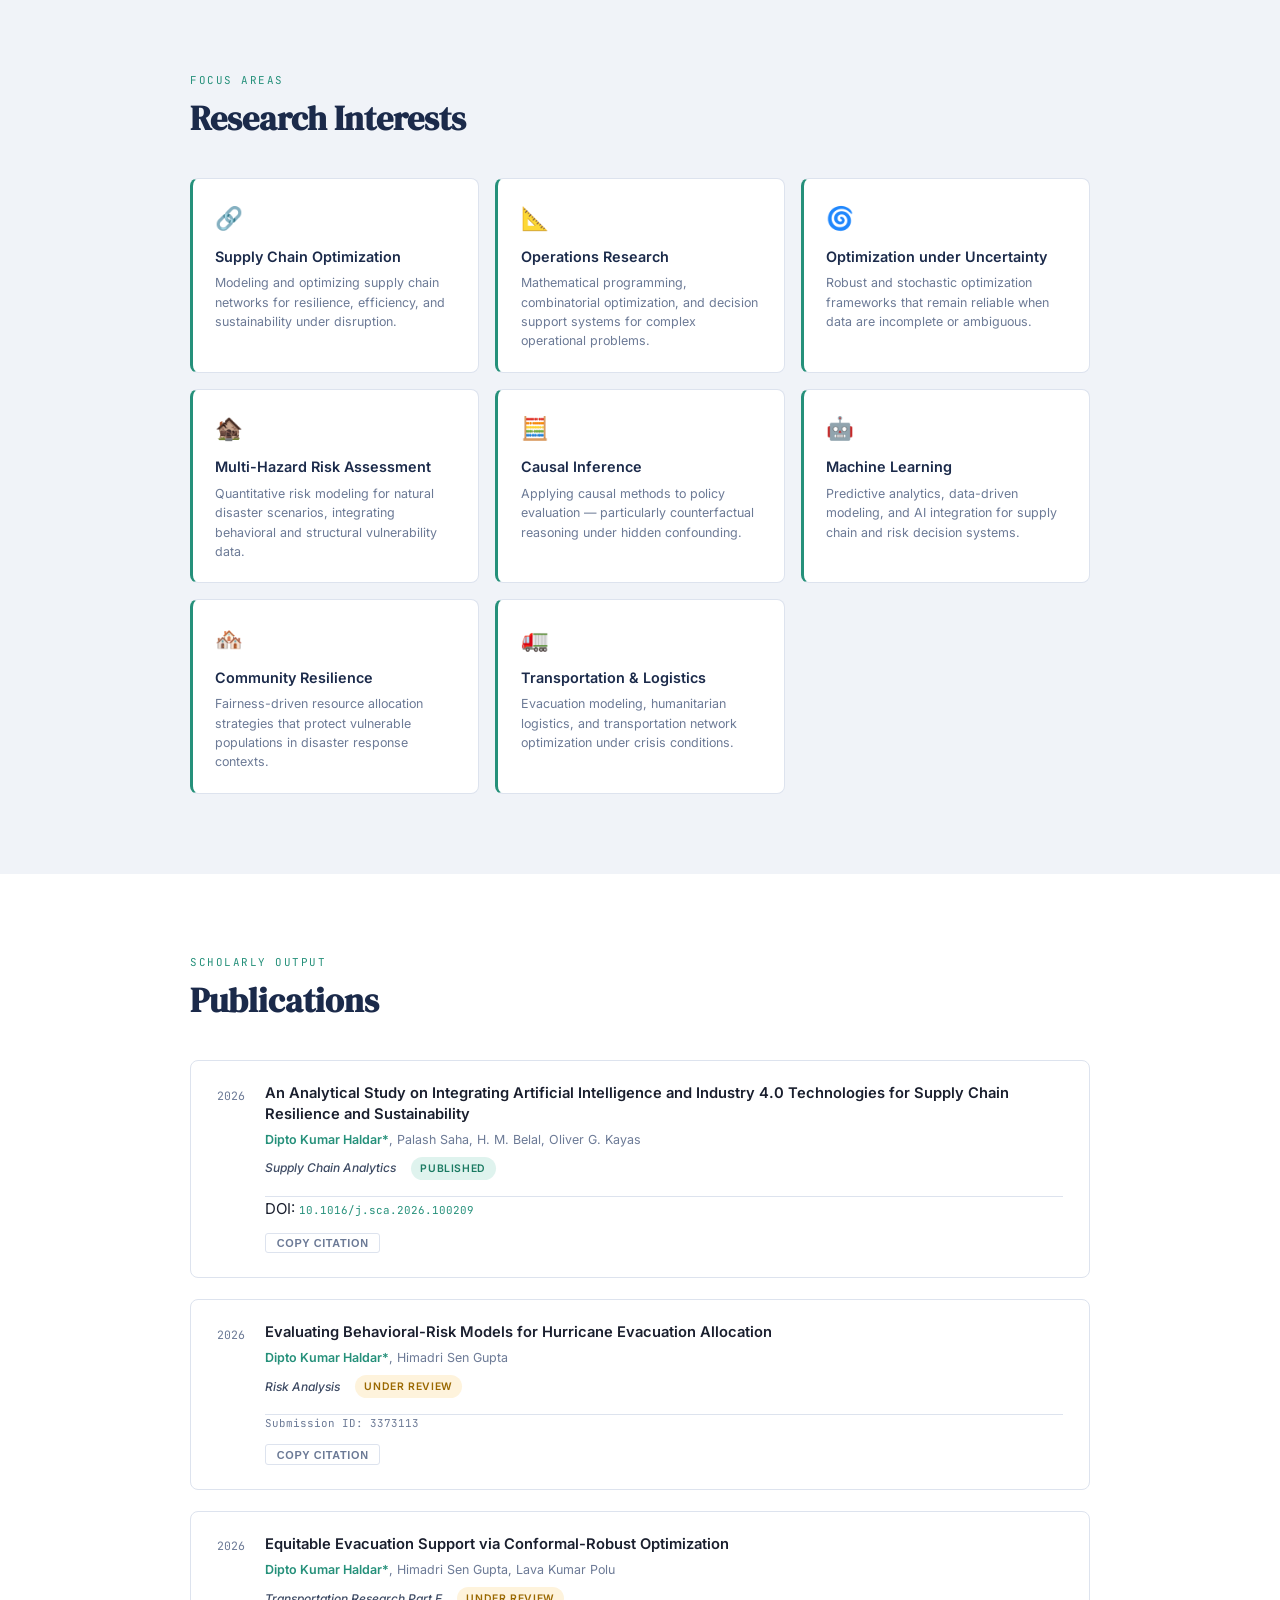
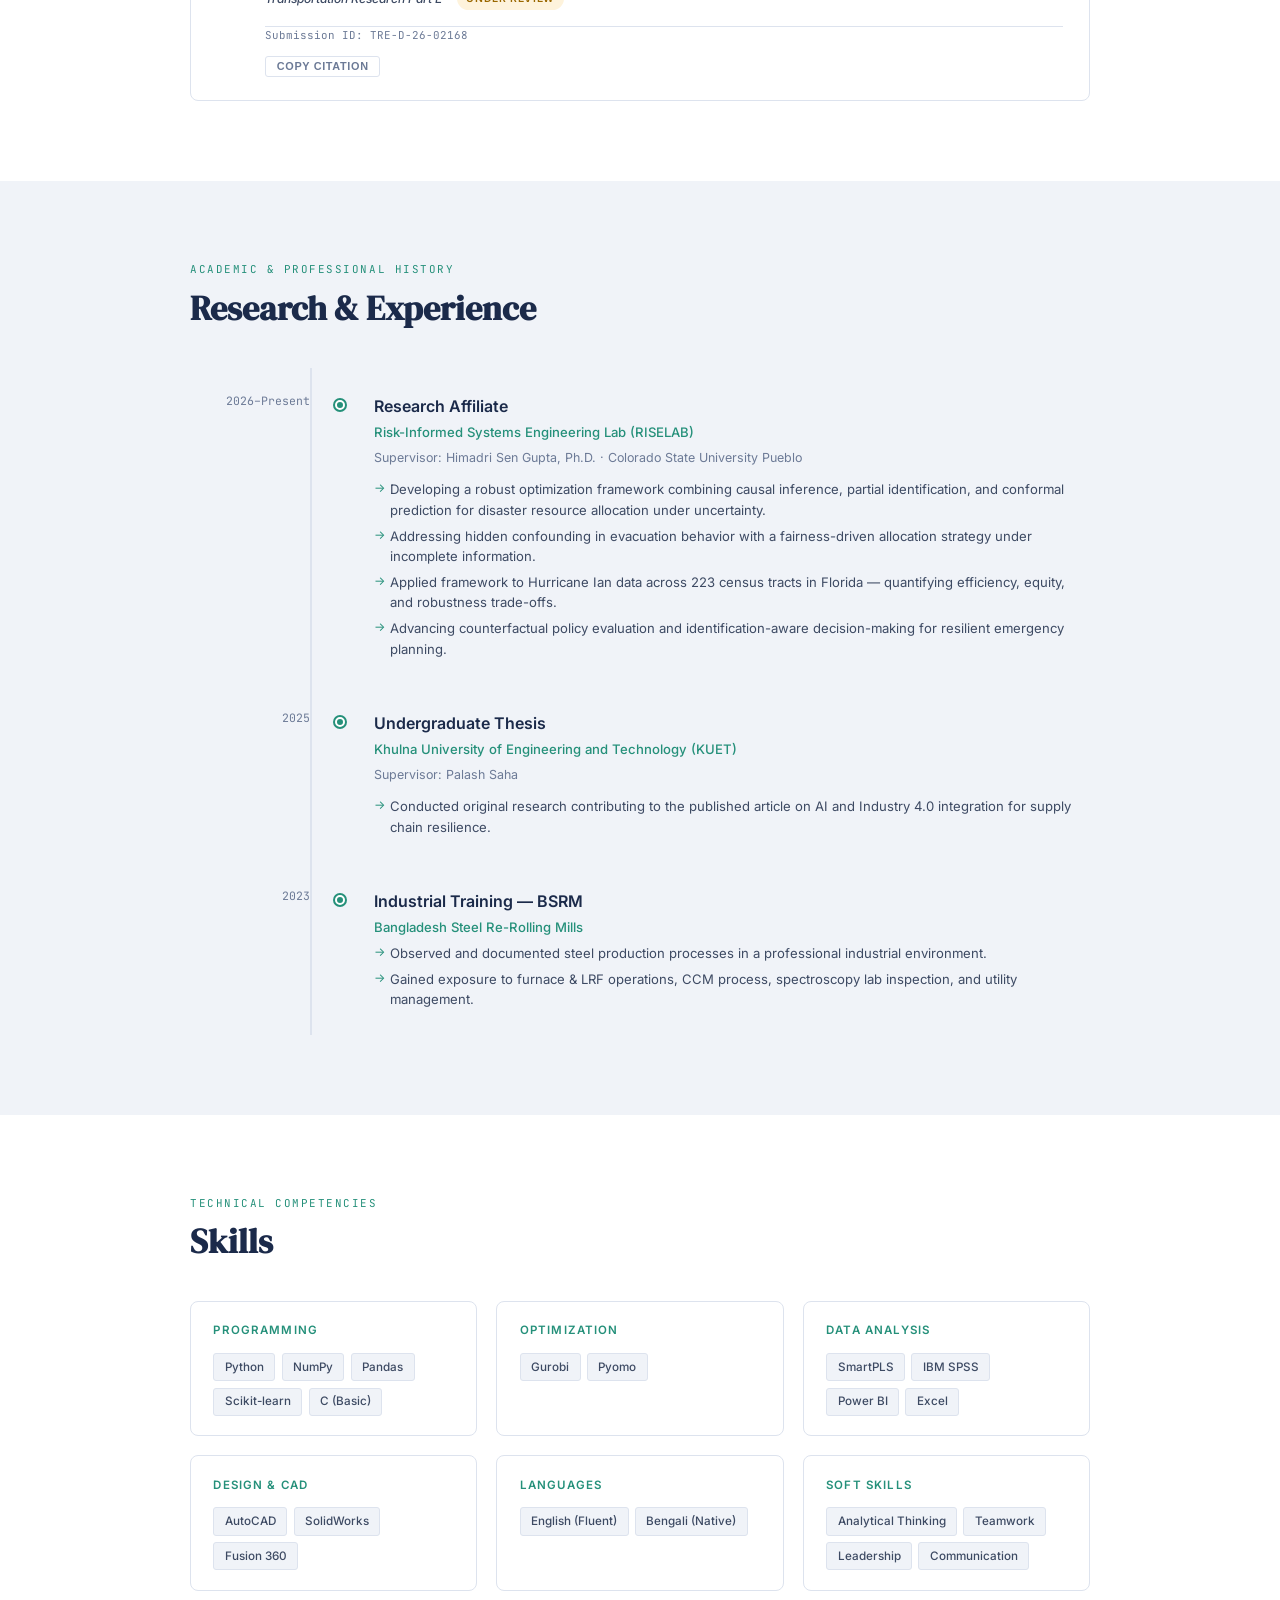
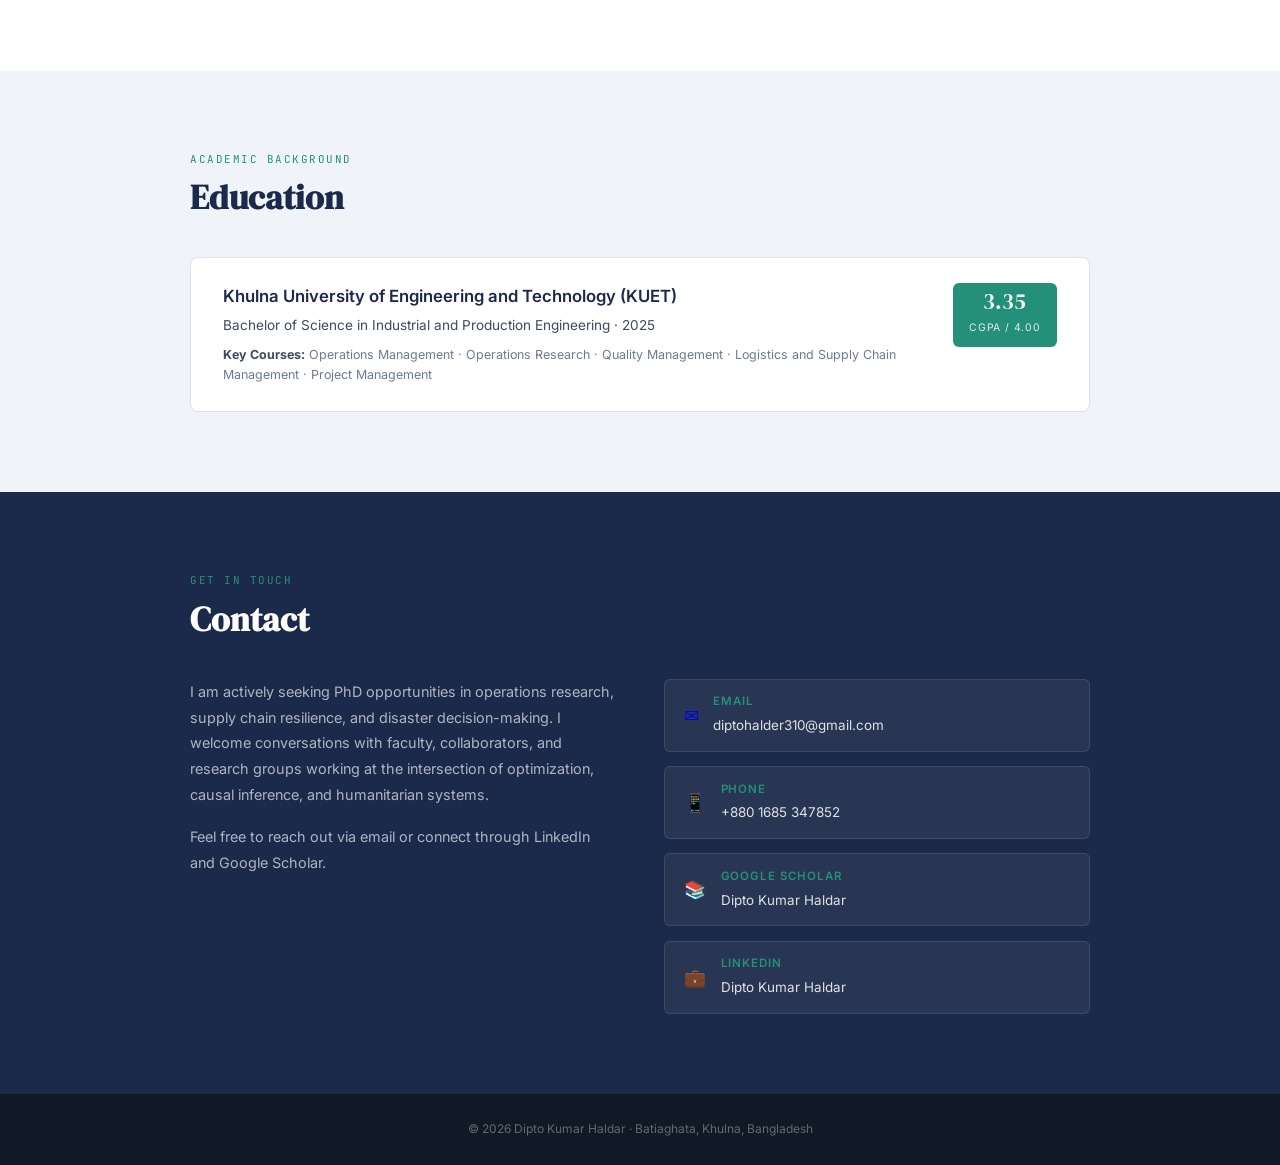
==== commit af471e6f: "Add files via upload" ====
--- a/index.html
+++ b/index.html
@@ -61,7 +61,7 @@
         <a href="mailto:diptohalder310@gmail.com" class="btn btn-outline">Contact Me</a>
       </div>
     </div>
-    <div class="hero-avatar"><img src="Dipto Kumar Haldar.jpeg" alt="Dipto Kumar Haldar"></div>
+    <div class="hero-avatar" aria-label="DH initials avatar">DH</div>
   </div>
 </section>
 
@@ -86,7 +86,7 @@
         <div class="info-card">
           <h4>Quick Info</h4>
           <div class="info-row"><span class="icon">📍</span> Batiaghata, Khulna, Bangladesh</div>
-          <div class="info-row"><span class="icon">🎓</span> B.Sc in Industrial and Production Engineering,KUET (2025)</div>
+          <div class="info-row"><span class="icon">🎓</span> B.Sc. IPE, KUET (2025)</div>
           <div class="info-row"><span class="icon">🔬</span> RISELAB, CSU Pueblo</div>
           <div class="info-row"><span class="icon">📧</span> <a href="mailto:diptohalder310@gmail.com">diptohalder310@gmail.com</a></div>
           <div class="info-row"><span class="icon">🔗</span> <a href="https://scholar.google.com" target="_blank" rel="noopener">Google Scholar</a></div>
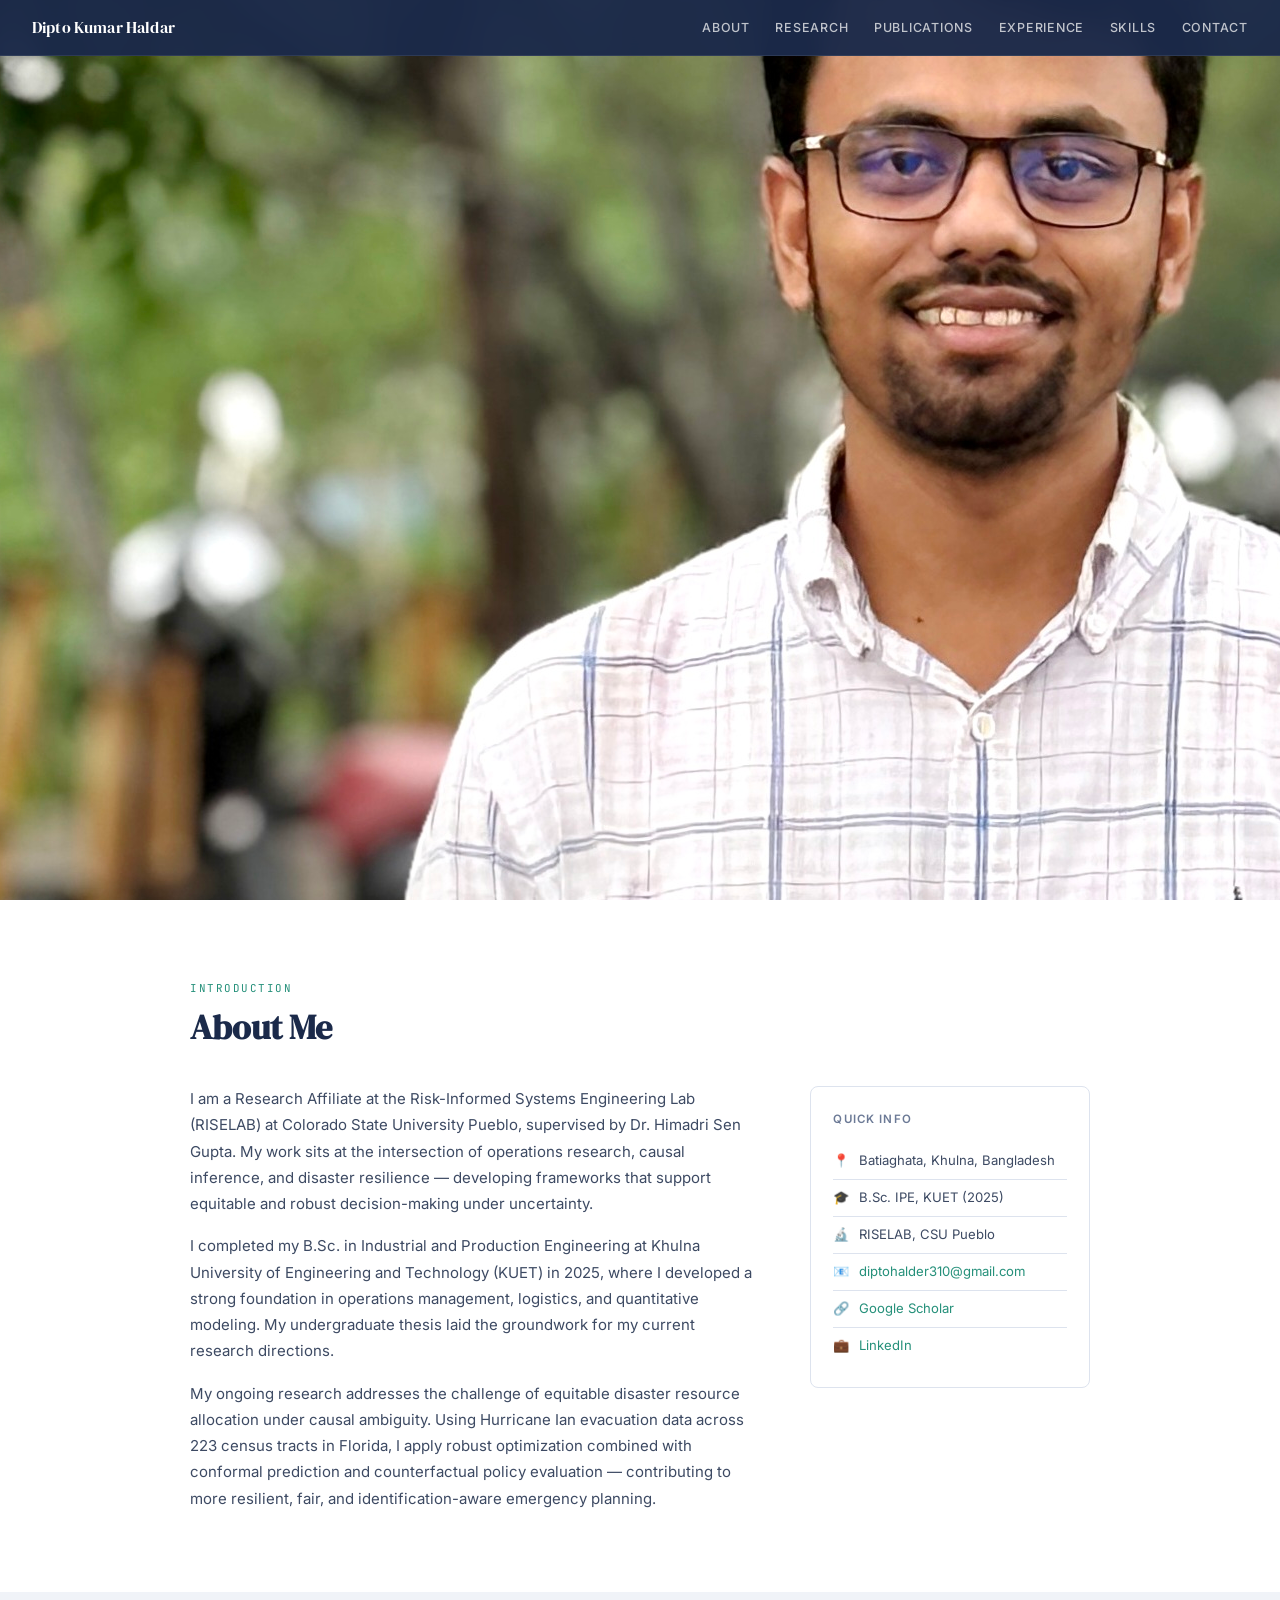
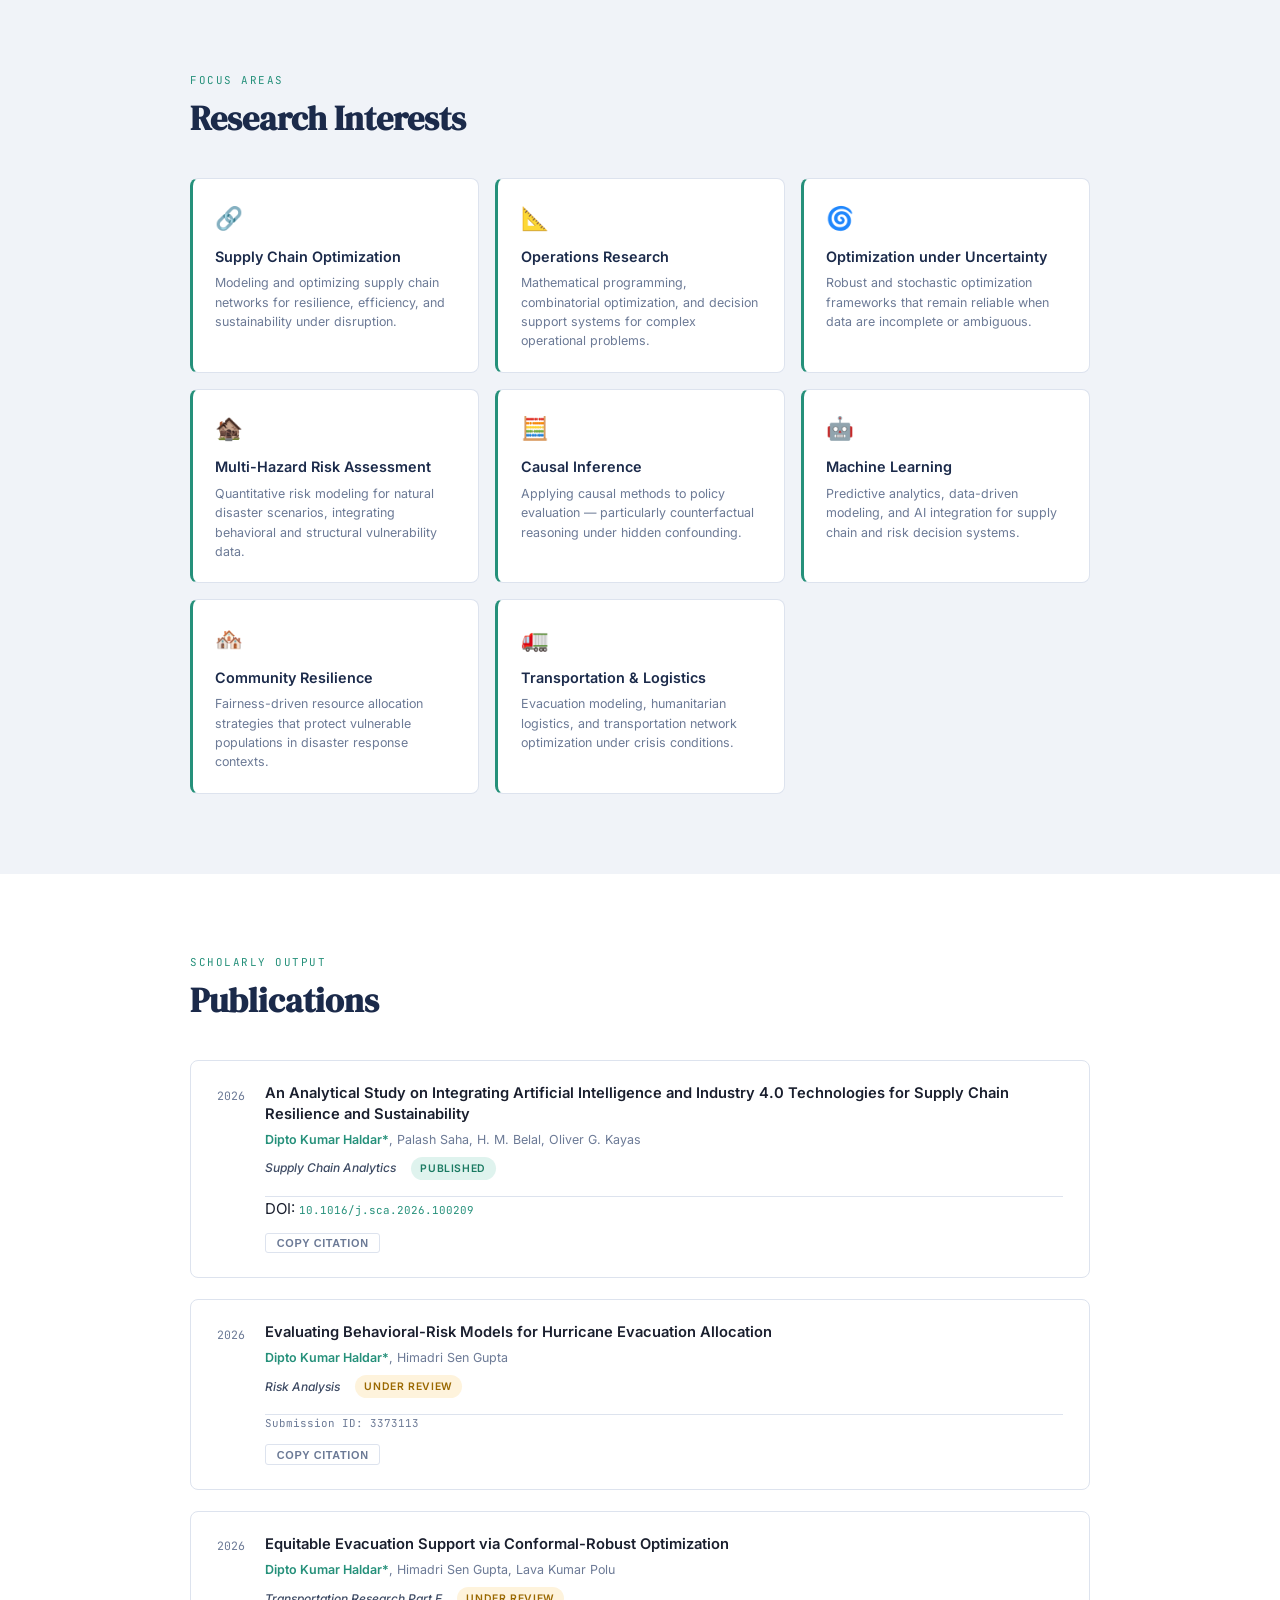
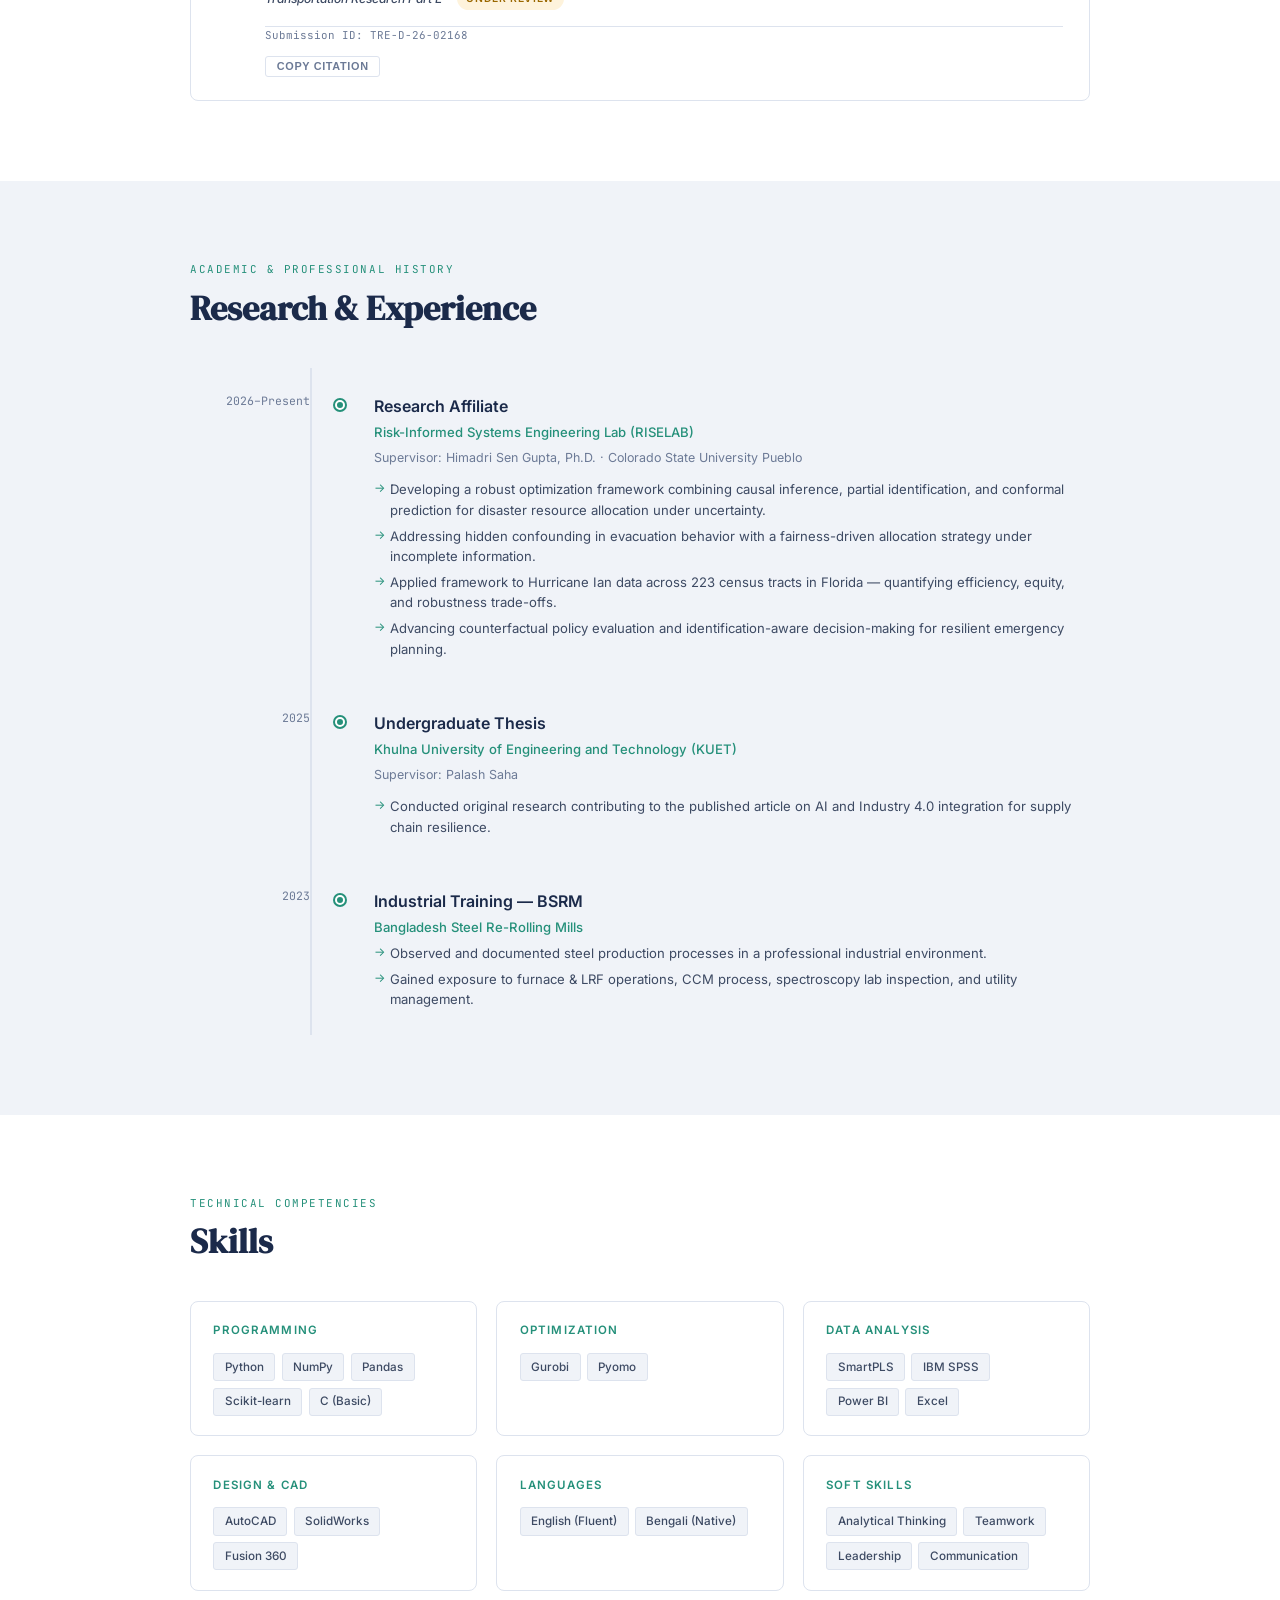
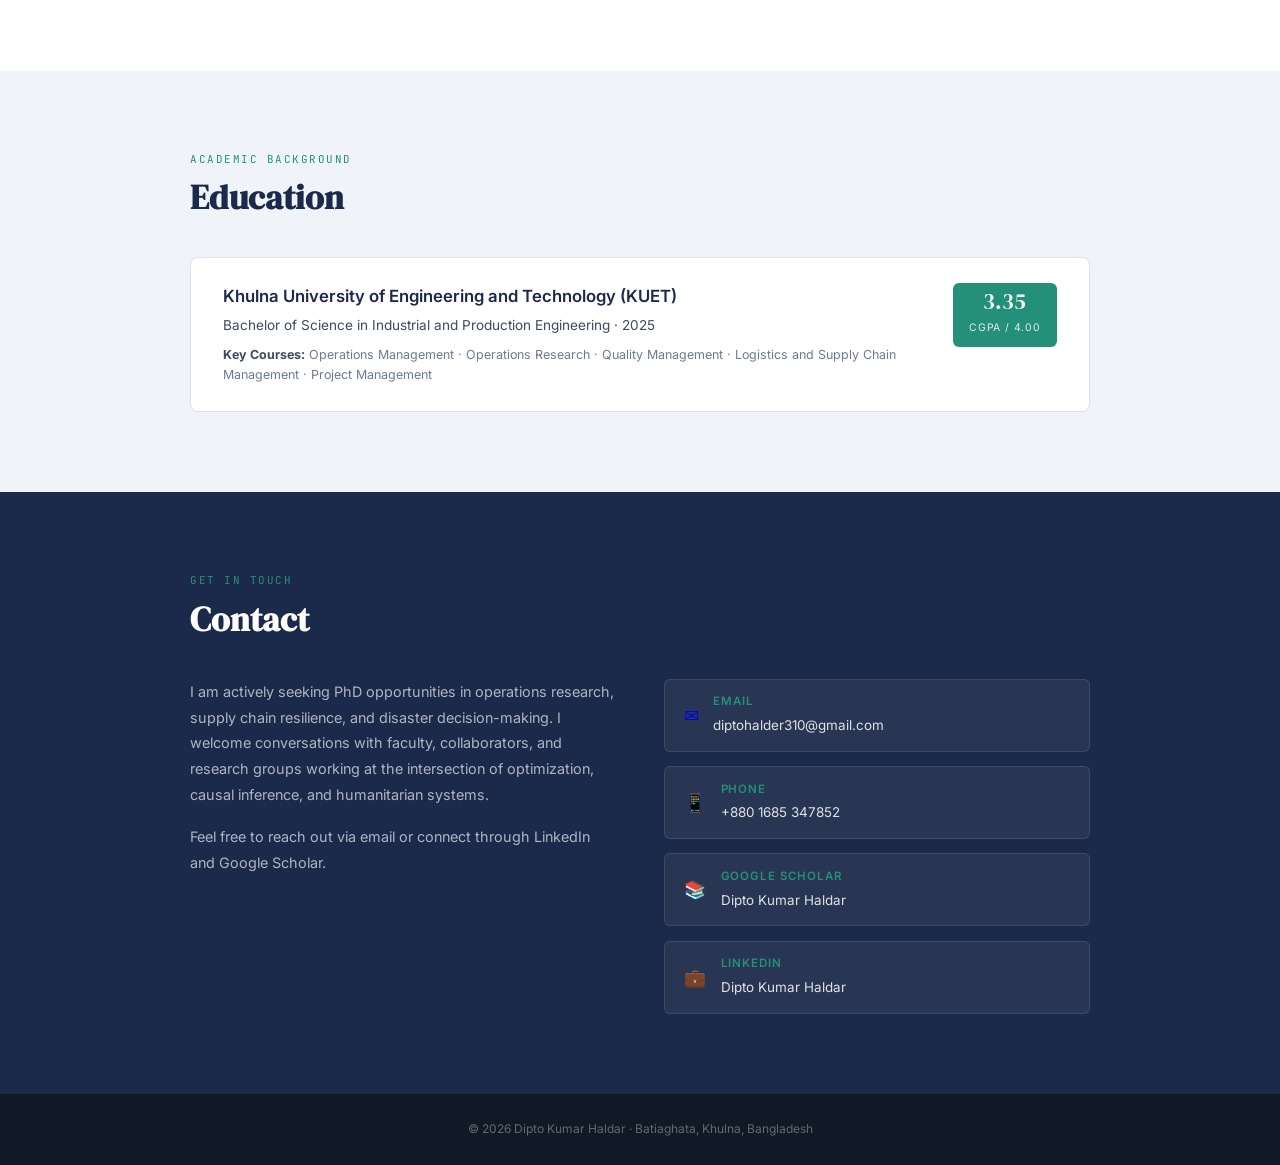
==== commit f11d465a: "Update index.html" ====
--- a/index.html
+++ b/index.html
@@ -61,7 +61,7 @@
         <a href="mailto:diptohalder310@gmail.com" class="btn btn-outline">Contact Me</a>
       </div>
     </div>
-    <div class="hero-avatar" aria-label="DH initials avatar">DH</div>
+   <div class="hero-avatar"><img src="Dipto Kumar Haldar.jpeg" alt="Dipto Kumar Haldar"></div>
   </div>
 </section>
 
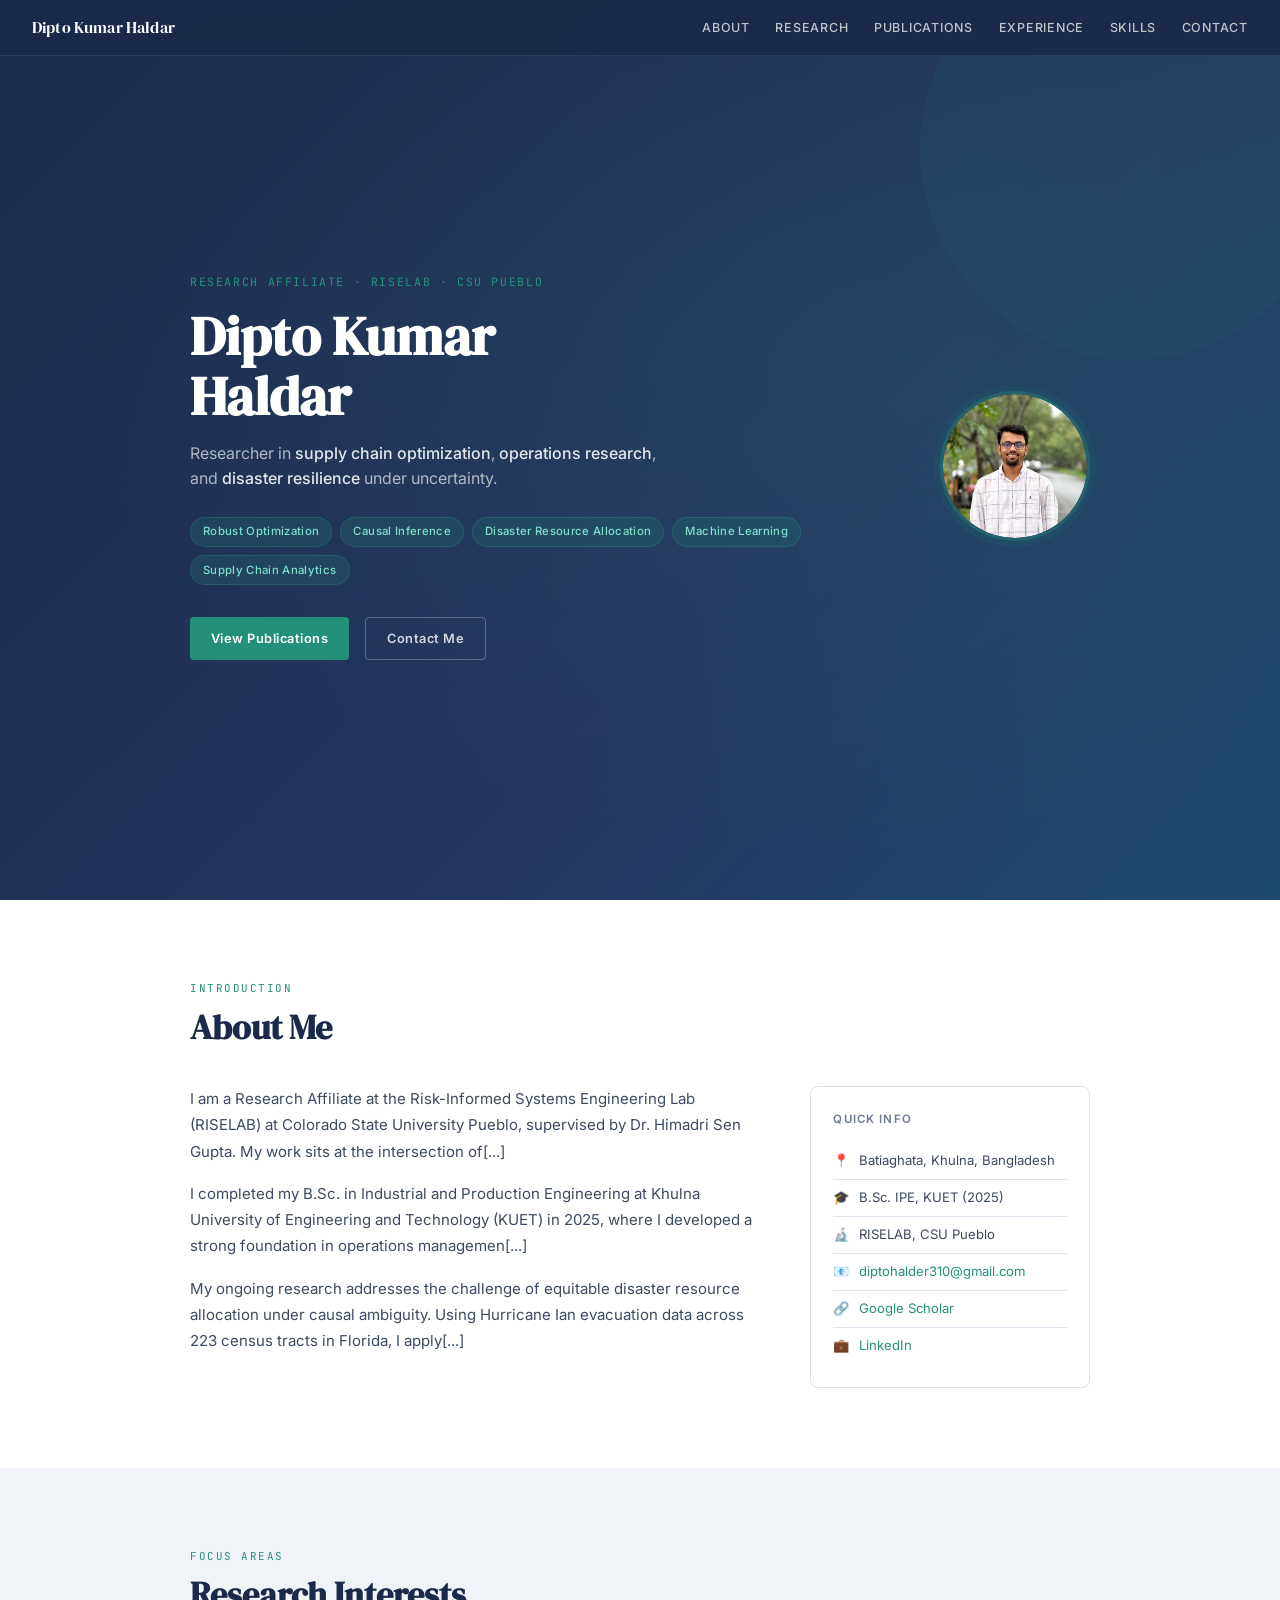
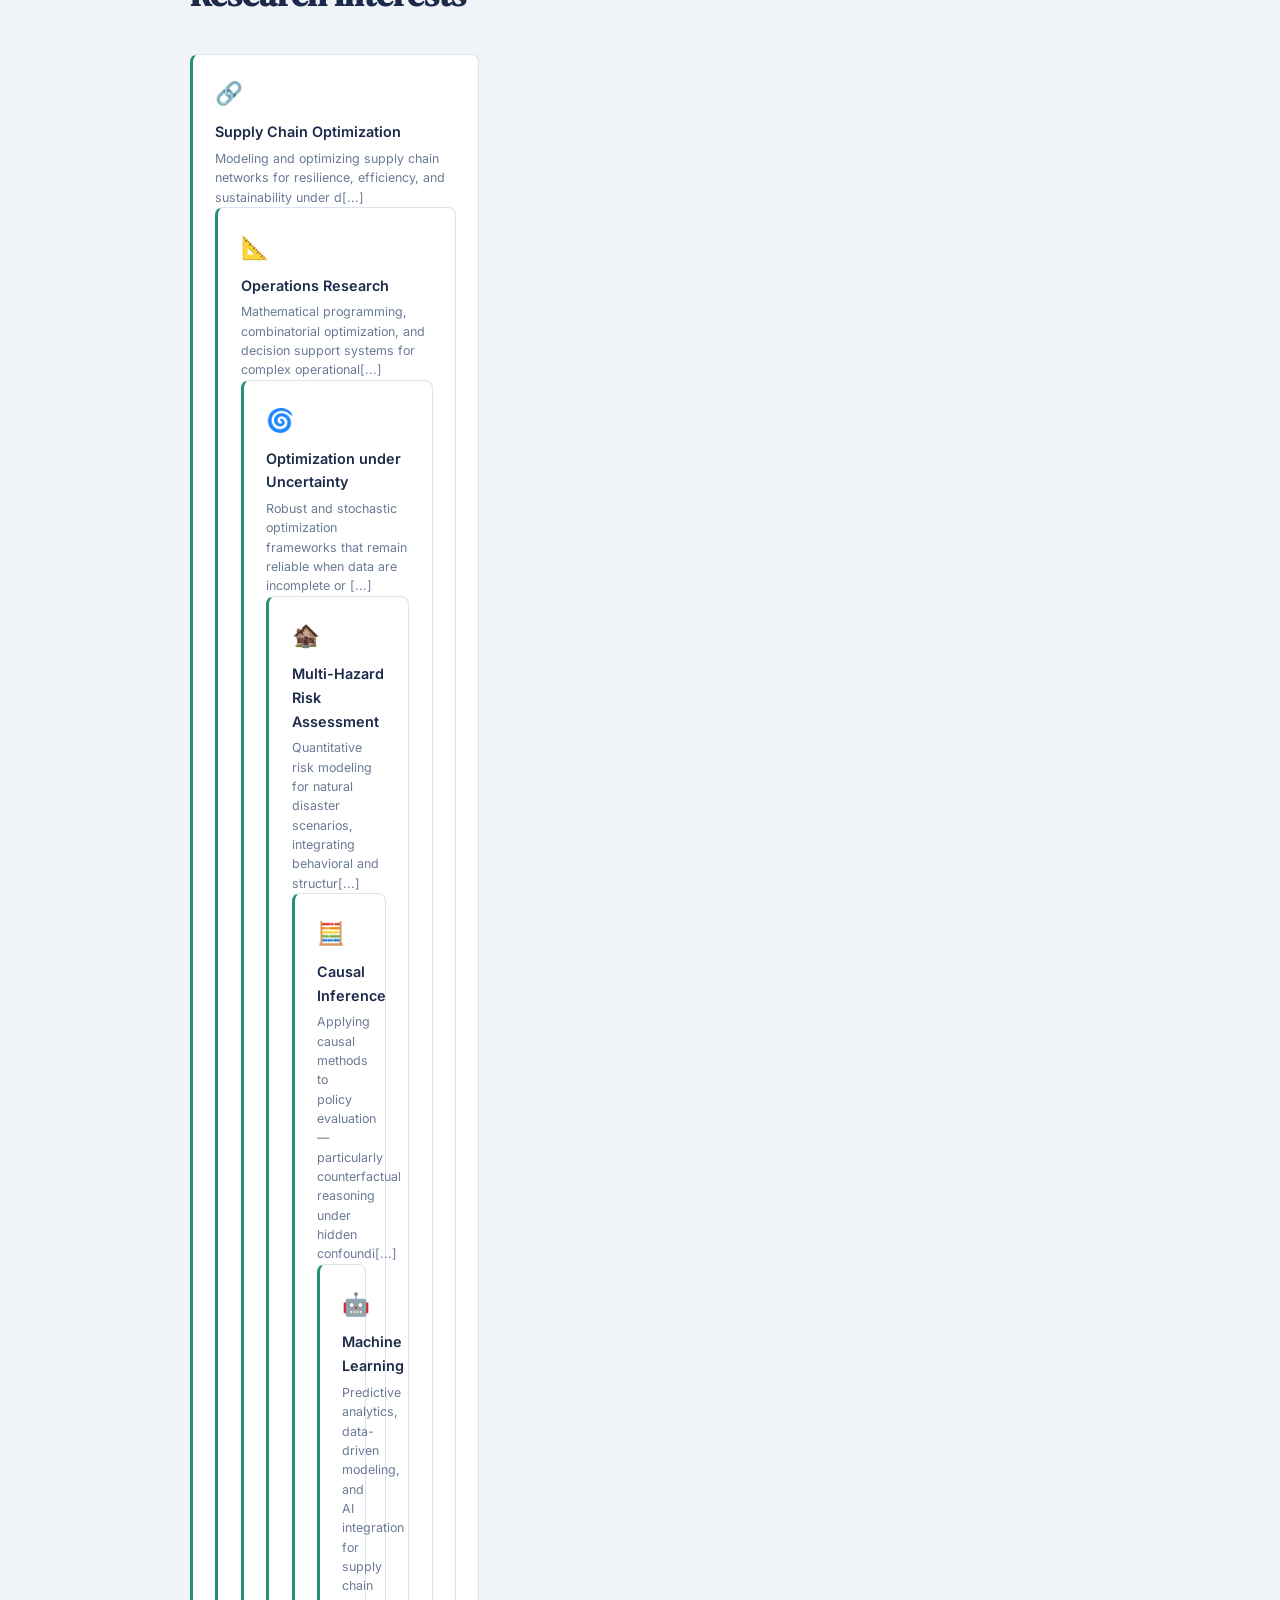
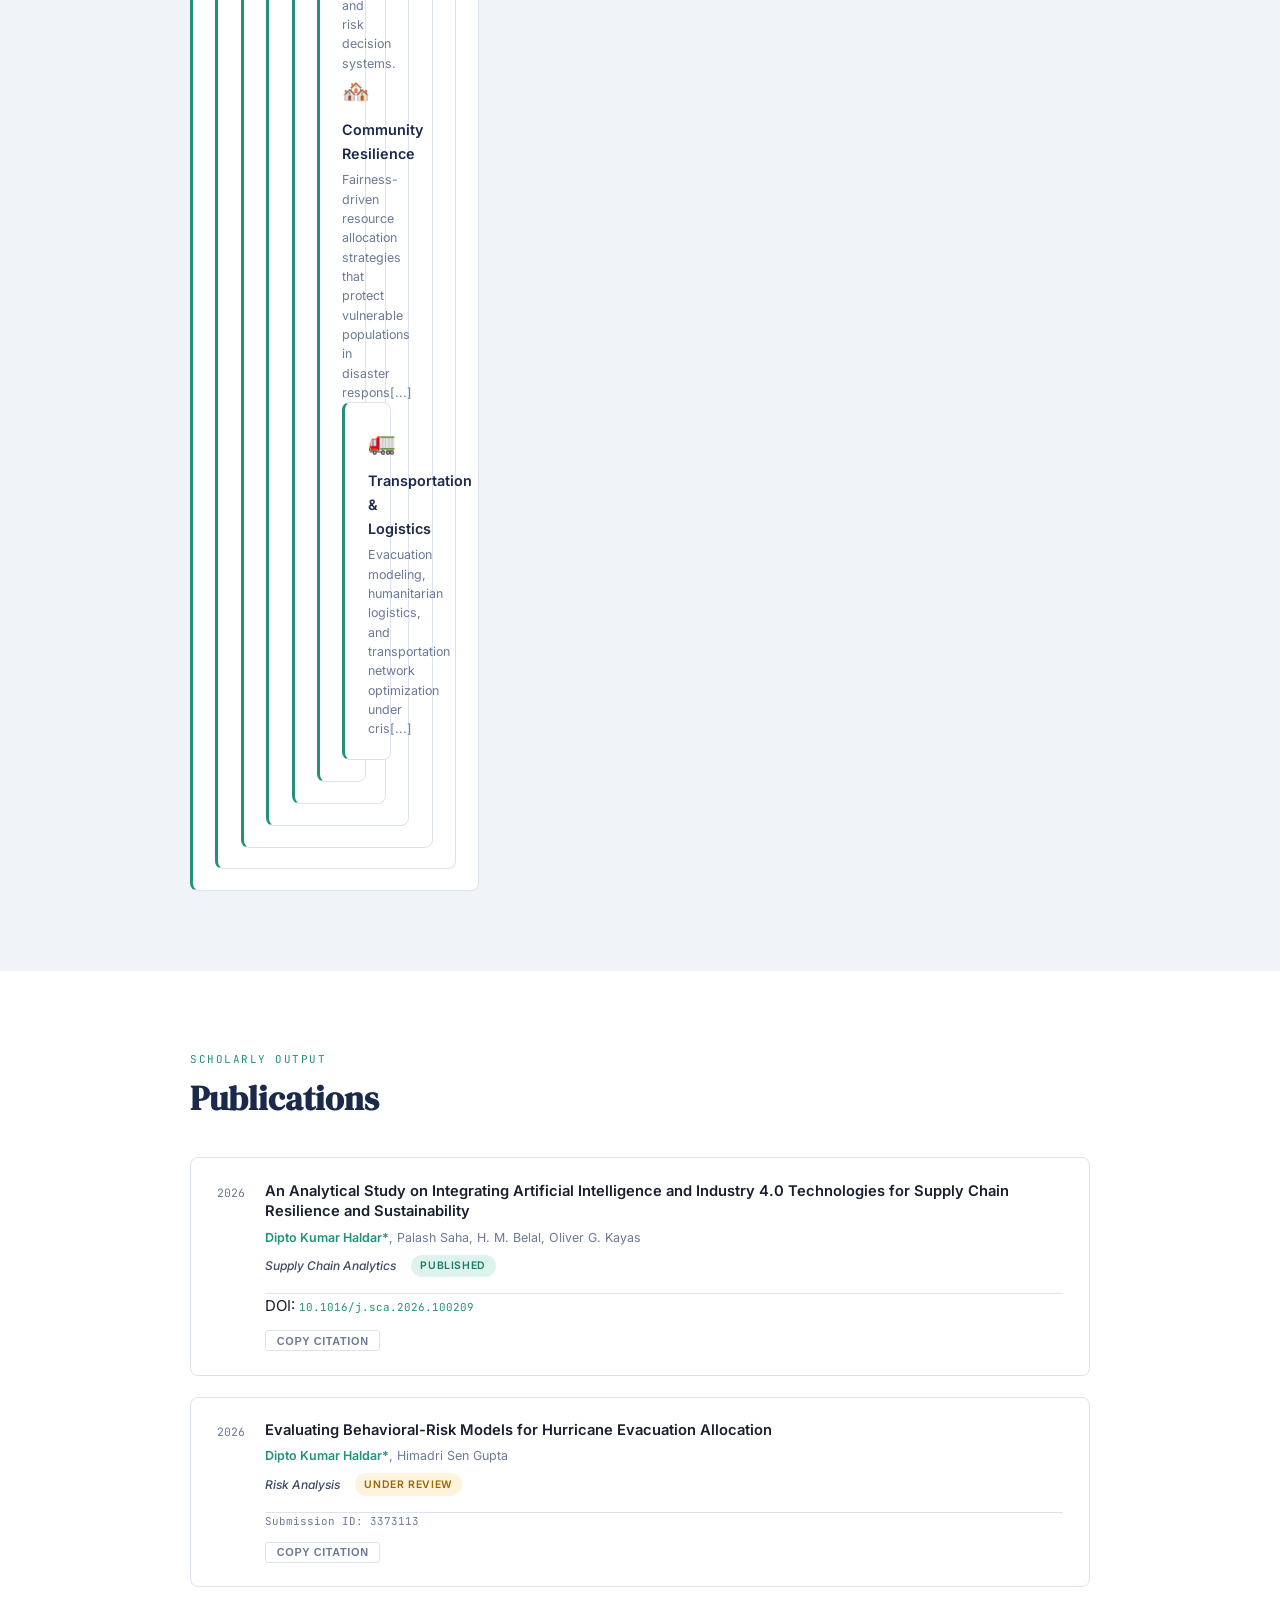
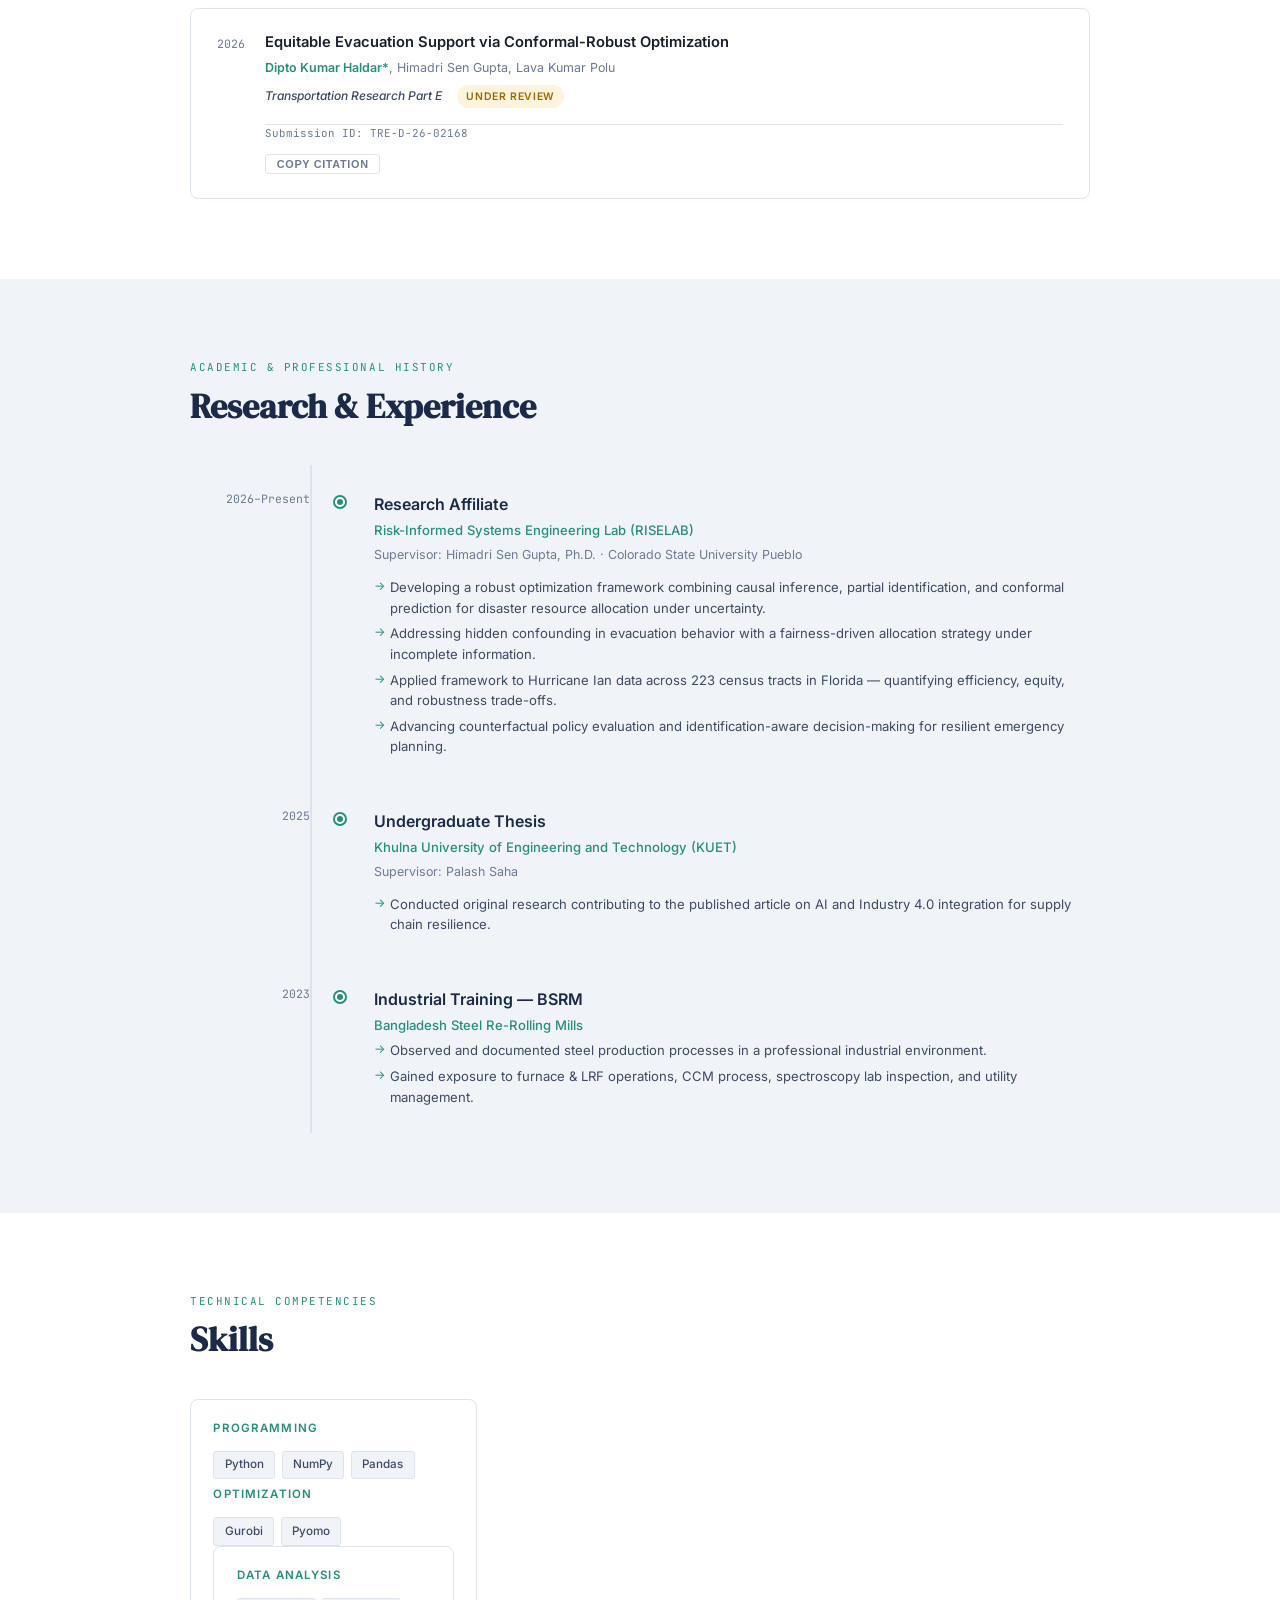
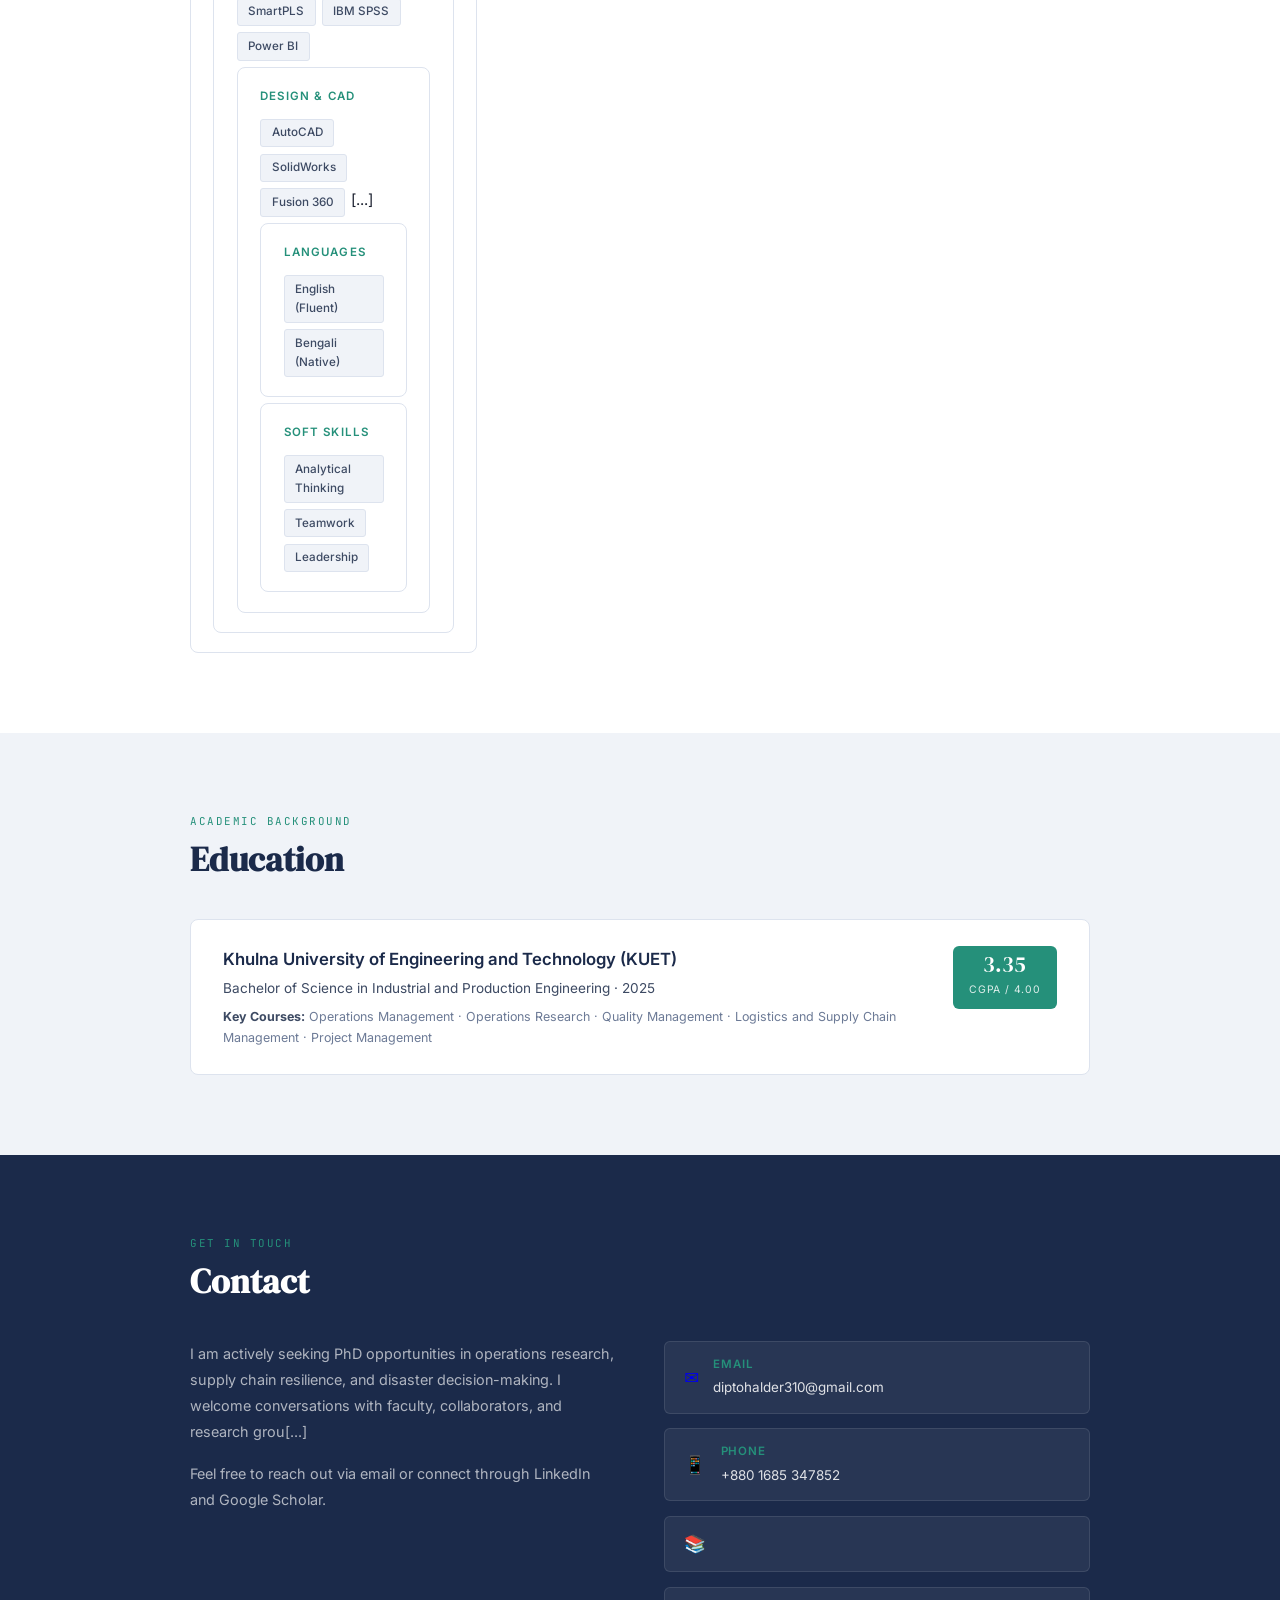
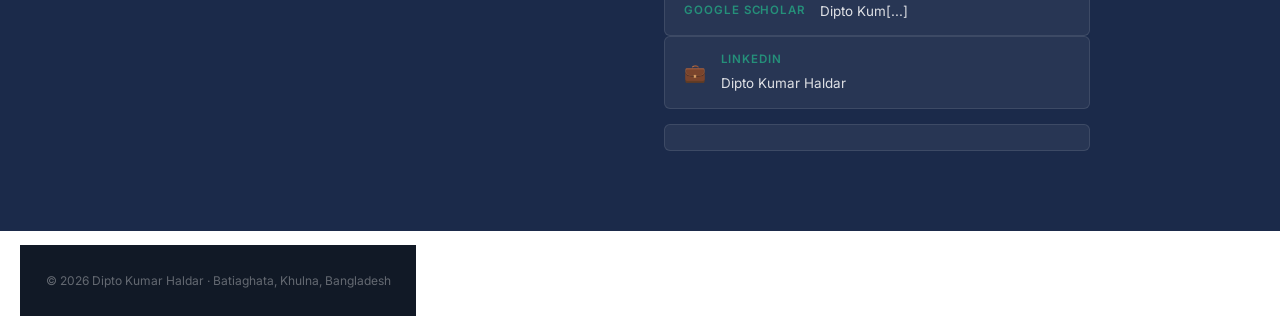
==== commit 710676bc: "Add hero avatar image using existing image file" ====
--- a/index.html
+++ b/index.html
@@ -61,7 +61,10 @@
         <a href="mailto:diptohalder310@gmail.com" class="btn btn-outline">Contact Me</a>
       </div>
     </div>
-   <div class="hero-avatar"><img src="Dipto Kumar Haldar.jpeg" alt="Dipto Kumar Haldar"></div>
+    <!-- REPLACED TEXT INITIALS WITH IMAGE -->
+    <div class="hero-avatar" aria-label="Dipto Kumar Haldar">
+      <img src="Dipto%20Kumar%20Haldar.jpeg" alt="Dipto Kumar Haldar">
+    </div>
   </div>
 </section>
 
@@ -73,13 +76,13 @@
     <div class="about-grid">
       <div class="about-body">
         <p>
-          I am a Research Affiliate at the Risk-Informed Systems Engineering Lab (RISELAB) at Colorado State University Pueblo, supervised by Dr. Himadri Sen Gupta. My work sits at the intersection of operations research, causal inference, and disaster resilience — developing frameworks that support equitable and robust decision-making under uncertainty.
+          I am a Research Affiliate at the Risk-Informed Systems Engineering Lab (RISELAB) at Colorado State University Pueblo, supervised by Dr. Himadri Sen Gupta. My work sits at the intersection of[...]
         </p>
         <p>
-          I completed my B.Sc. in Industrial and Production Engineering at Khulna University of Engineering and Technology (KUET) in 2025, where I developed a strong foundation in operations management, logistics, and quantitative modeling. My undergraduate thesis laid the groundwork for my current research directions.
+          I completed my B.Sc. in Industrial and Production Engineering at Khulna University of Engineering and Technology (KUET) in 2025, where I developed a strong foundation in operations managemen[...]
         </p>
         <p>
-          My ongoing research addresses the challenge of equitable disaster resource allocation under causal ambiguity. Using Hurricane Ian evacuation data across 223 census tracts in Florida, I apply robust optimization combined with conformal prediction and counterfactual policy evaluation — contributing to more resilient, fair, and identification-aware emergency planning.
+          My ongoing research addresses the challenge of equitable disaster resource allocation under causal ambiguity. Using Hurricane Ian evacuation data across 223 census tracts in Florida, I apply[...]
         </p>
       </div>
       <div>
@@ -103,14 +106,14 @@
     <div class="section-label">Focus Areas</div>
     <h2 class="section-title">Research Interests</h2>
     <div class="interests-grid">
-      <div class="interest-card"><div class="i-icon">🔗</div><h3>Supply Chain Optimization</h3><p>Modeling and optimizing supply chain networks for resilience, efficiency, and sustainability under disruption.</p></div>
-      <div class="interest-card"><div class="i-icon">📐</div><h3>Operations Research</h3><p>Mathematical programming, combinatorial optimization, and decision support systems for complex operational problems.</p></div>
-      <div class="interest-card"><div class="i-icon">🌀</div><h3>Optimization under Uncertainty</h3><p>Robust and stochastic optimization frameworks that remain reliable when data are incomplete or ambiguous.</p></div>
-      <div class="interest-card"><div class="i-icon">🏚️</div><h3>Multi-Hazard Risk Assessment</h3><p>Quantitative risk modeling for natural disaster scenarios, integrating behavioral and structural vulnerability data.</p></div>
-      <div class="interest-card"><div class="i-icon">🧮</div><h3>Causal Inference</h3><p>Applying causal methods to policy evaluation — particularly counterfactual reasoning under hidden confounding.</p></div>
-      <div class="interest-card"><div class="i-icon">🤖</div><h3>Machine Learning</h3><p>Predictive analytics, data-driven modeling, and AI integration for supply chain and risk decision systems.</p></div>
-      <div class="interest-card"><div class="i-icon">🏘️</div><h3>Community Resilience</h3><p>Fairness-driven resource allocation strategies that protect vulnerable populations in disaster response contexts.</p></div>
-      <div class="interest-card"><div class="i-icon">🚛</div><h3>Transportation &amp; Logistics</h3><p>Evacuation modeling, humanitarian logistics, and transportation network optimization under crisis conditions.</p></div>
+      <div class="interest-card"><div class="i-icon">🔗</div><h3>Supply Chain Optimization</h3><p>Modeling and optimizing supply chain networks for resilience, efficiency, and sustainability under d[...]
+      <div class="interest-card"><div class="i-icon">📐</div><h3>Operations Research</h3><p>Mathematical programming, combinatorial optimization, and decision support systems for complex operational[...]
+      <div class="interest-card"><div class="i-icon">🌀</div><h3>Optimization under Uncertainty</h3><p>Robust and stochastic optimization frameworks that remain reliable when data are incomplete or [...]
+      <div class="interest-card"><div class="i-icon">🏚️</div><h3>Multi-Hazard Risk Assessment</h3><p>Quantitative risk modeling for natural disaster scenarios, integrating behavioral and structur[...]
+      <div class="interest-card"><div class="i-icon">🧮</div><h3>Causal Inference</h3><p>Applying causal methods to policy evaluation — particularly counterfactual reasoning under hidden confoundi[...]
+      <div class="interest-card"><div class="i-icon">🤖</div><h3>Machine Learning</h3><p>Predictive analytics, data-driven modeling, and AI integration for supply chain and risk decision systems.</p[...]
+      <div class="interest-card"><div class="i-icon">🏘️</div><h3>Community Resilience</h3><p>Fairness-driven resource allocation strategies that protect vulnerable populations in disaster respons[...]
+      <div class="interest-card"><div class="i-icon">🚛</div><h3>Transportation &amp; Logistics</h3><p>Evacuation modeling, humanitarian logistics, and transportation network optimization under cris[...]
     </div>
   </div>
 </section>
@@ -224,12 +227,12 @@
     <div class="section-label">Technical Competencies</div>
     <h2 class="section-title">Skills</h2>
     <div class="skills-grid">
-      <div class="skill-group"><h4>Programming</h4><div class="skill-tags"><span class="skill-tag">Python</span><span class="skill-tag">NumPy</span><span class="skill-tag">Pandas</span><span class="skill-tag">Scikit-learn</span><span class="skill-tag">C (Basic)</span></div></div>
+      <div class="skill-group"><h4>Programming</h4><div class="skill-tags"><span class="skill-tag">Python</span><span class="skill-tag">NumPy</span><span class="skill-tag">Pandas</span><span class="sk[...]
       <div class="skill-group"><h4>Optimization</h4><div class="skill-tags"><span class="skill-tag">Gurobi</span><span class="skill-tag">Pyomo</span></div></div>
-      <div class="skill-group"><h4>Data Analysis</h4><div class="skill-tags"><span class="skill-tag">SmartPLS</span><span class="skill-tag">IBM SPSS</span><span class="skill-tag">Power BI</span><span class="skill-tag">Excel</span></div></div>
-      <div class="skill-group"><h4>Design &amp; CAD</h4><div class="skill-tags"><span class="skill-tag">AutoCAD</span><span class="skill-tag">SolidWorks</span><span class="skill-tag">Fusion 360</span></div></div>
+      <div class="skill-group"><h4>Data Analysis</h4><div class="skill-tags"><span class="skill-tag">SmartPLS</span><span class="skill-tag">IBM SPSS</span><span class="skill-tag">Power BI</span><span [...]
+      <div class="skill-group"><h4>Design &amp; CAD</h4><div class="skill-tags"><span class="skill-tag">AutoCAD</span><span class="skill-tag">SolidWorks</span><span class="skill-tag">Fusion 360</span>[...]
       <div class="skill-group"><h4>Languages</h4><div class="skill-tags"><span class="skill-tag">English (Fluent)</span><span class="skill-tag">Bengali (Native)</span></div></div>
-      <div class="skill-group"><h4>Soft Skills</h4><div class="skill-tags"><span class="skill-tag">Analytical Thinking</span><span class="skill-tag">Teamwork</span><span class="skill-tag">Leadership</span><span class="skill-tag">Communication</span></div></div>
+      <div class="skill-group"><h4>Soft Skills</h4><div class="skill-tags"><span class="skill-tag">Analytical Thinking</span><span class="skill-tag">Teamwork</span><span class="skill-tag">Leadership</[...]
     </div>
   </div>
 </section>
@@ -260,14 +263,14 @@
     <h2 class="section-title">Contact</h2>
     <div class="contact-grid">
       <div class="contact-text">
-        <p>I am actively seeking PhD opportunities in operations research, supply chain resilience, and disaster decision-making. I welcome conversations with faculty, collaborators, and research groups working at the intersection of optimization, causal inference, and humanitarian systems.</p>
+        <p>I am actively seeking PhD opportunities in operations research, supply chain resilience, and disaster decision-making. I welcome conversations with faculty, collaborators, and research grou[...]
         <p>Feel free to reach out via email or connect through LinkedIn and Google Scholar.</p>
       </div>
       <div class="contact-links">
         <a class="c-link" href="mailto:diptohalder310@gmail.com"><span class="c-icon">✉️</span><div><span class="c-label">Email</span><span class="c-val">diptohalder310@gmail.com</span></div></a>
         <a class="c-link" href="tel:+8801685347852"><span class="c-icon">📱</span><div><span class="c-label">Phone</span><span class="c-val">+880 1685 347852</span></div></a>
-        <a class="c-link" href="https://scholar.google.com" target="_blank" rel="noopener"><span class="c-icon">📚</span><div><span class="c-label">Google Scholar</span><span class="c-val">Dipto Kumar Haldar</span></div></a>
-        <a class="c-link" href="https://linkedin.com" target="_blank" rel="noopener"><span class="c-icon">💼</span><div><span class="c-label">LinkedIn</span><span class="c-val">Dipto Kumar Haldar</span></div></a>
+        <a class="c-link" href="https://scholar.google.com" target="_blank" rel="noopener"><span class="c-icon">📚</span><div><span class="c-label">Google Scholar</span><span class="c-val">Dipto Kum[...]
+        <a class="c-link" href="https://linkedin.com" target="_blank" rel="noopener"><span class="c-icon">💼</span><div><span class="c-label">LinkedIn</span><span class="c-val">Dipto Kumar Haldar</s[...]
       </div>
     </div>
   </div>
--- a/styles.css
+++ b/styles.css
@@ -242,6 +242,16 @@
   box-shadow: 0 0 0 6px rgba(37,144,122,.1);
   opacity: 0;
   animation: fadeIn 0.8s 0.3s forwards;
+  overflow: hidden; /* ensure child image is clipped to circle */
+}
+
+/* Ensure any <img> placed inside the avatar fills and is cropped */
+.hero-avatar img {
+  width: 100%;
+  height: 100%;
+  object-fit: cover;
+  display: block;
+  border-radius: 50%;
 }
 
 /* ── SECTIONS ── */
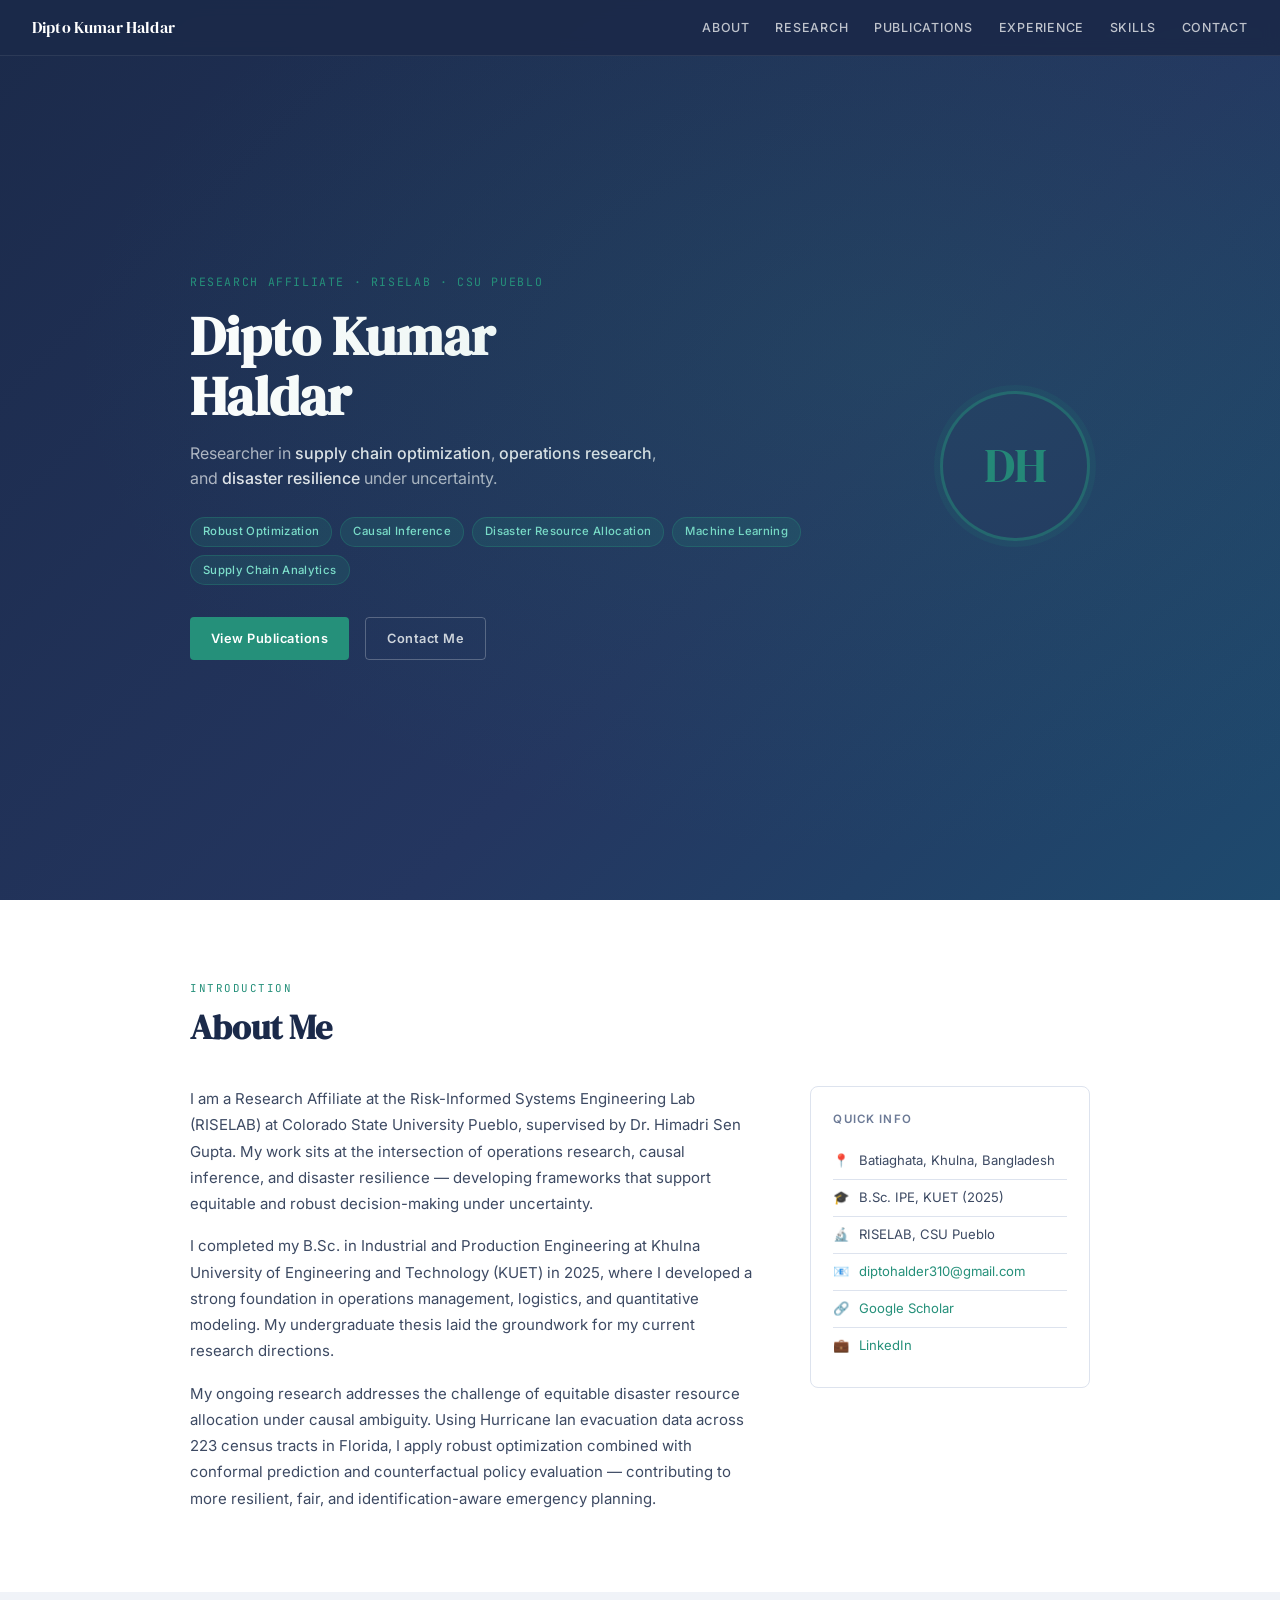
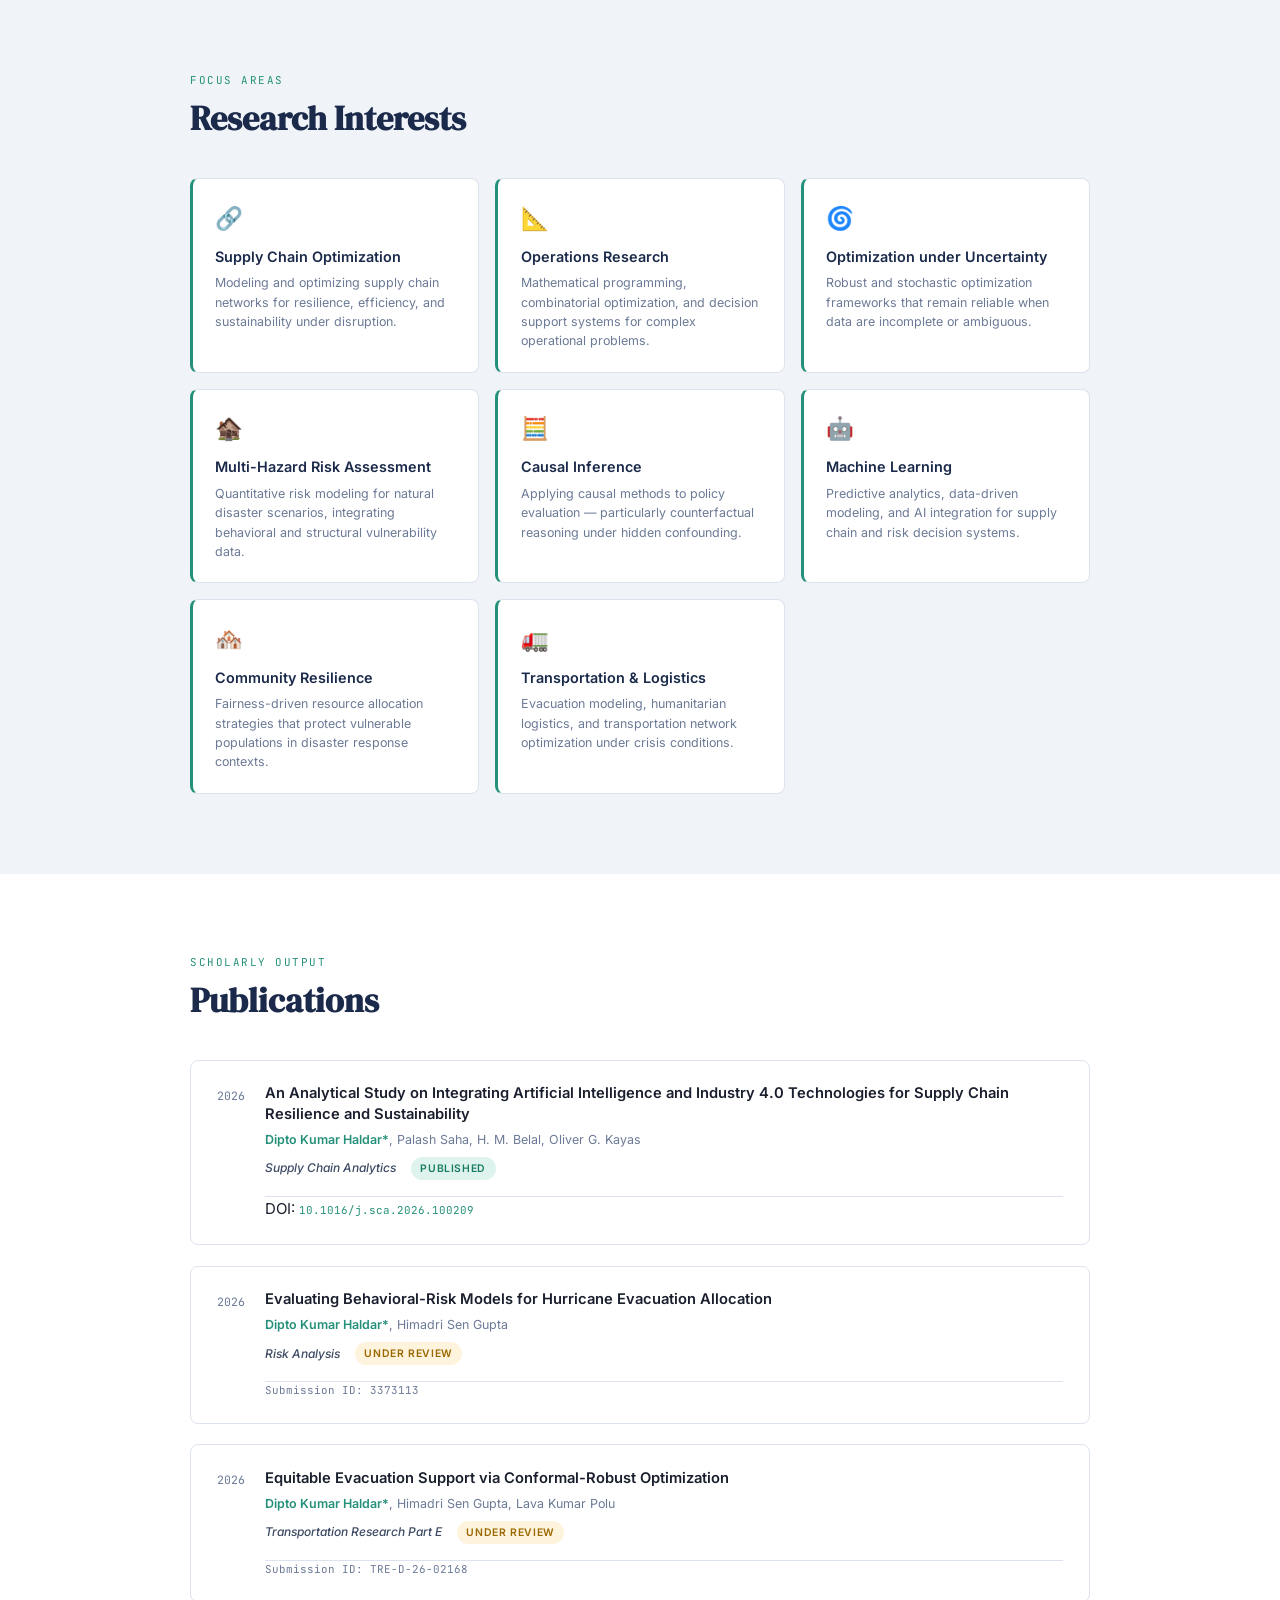
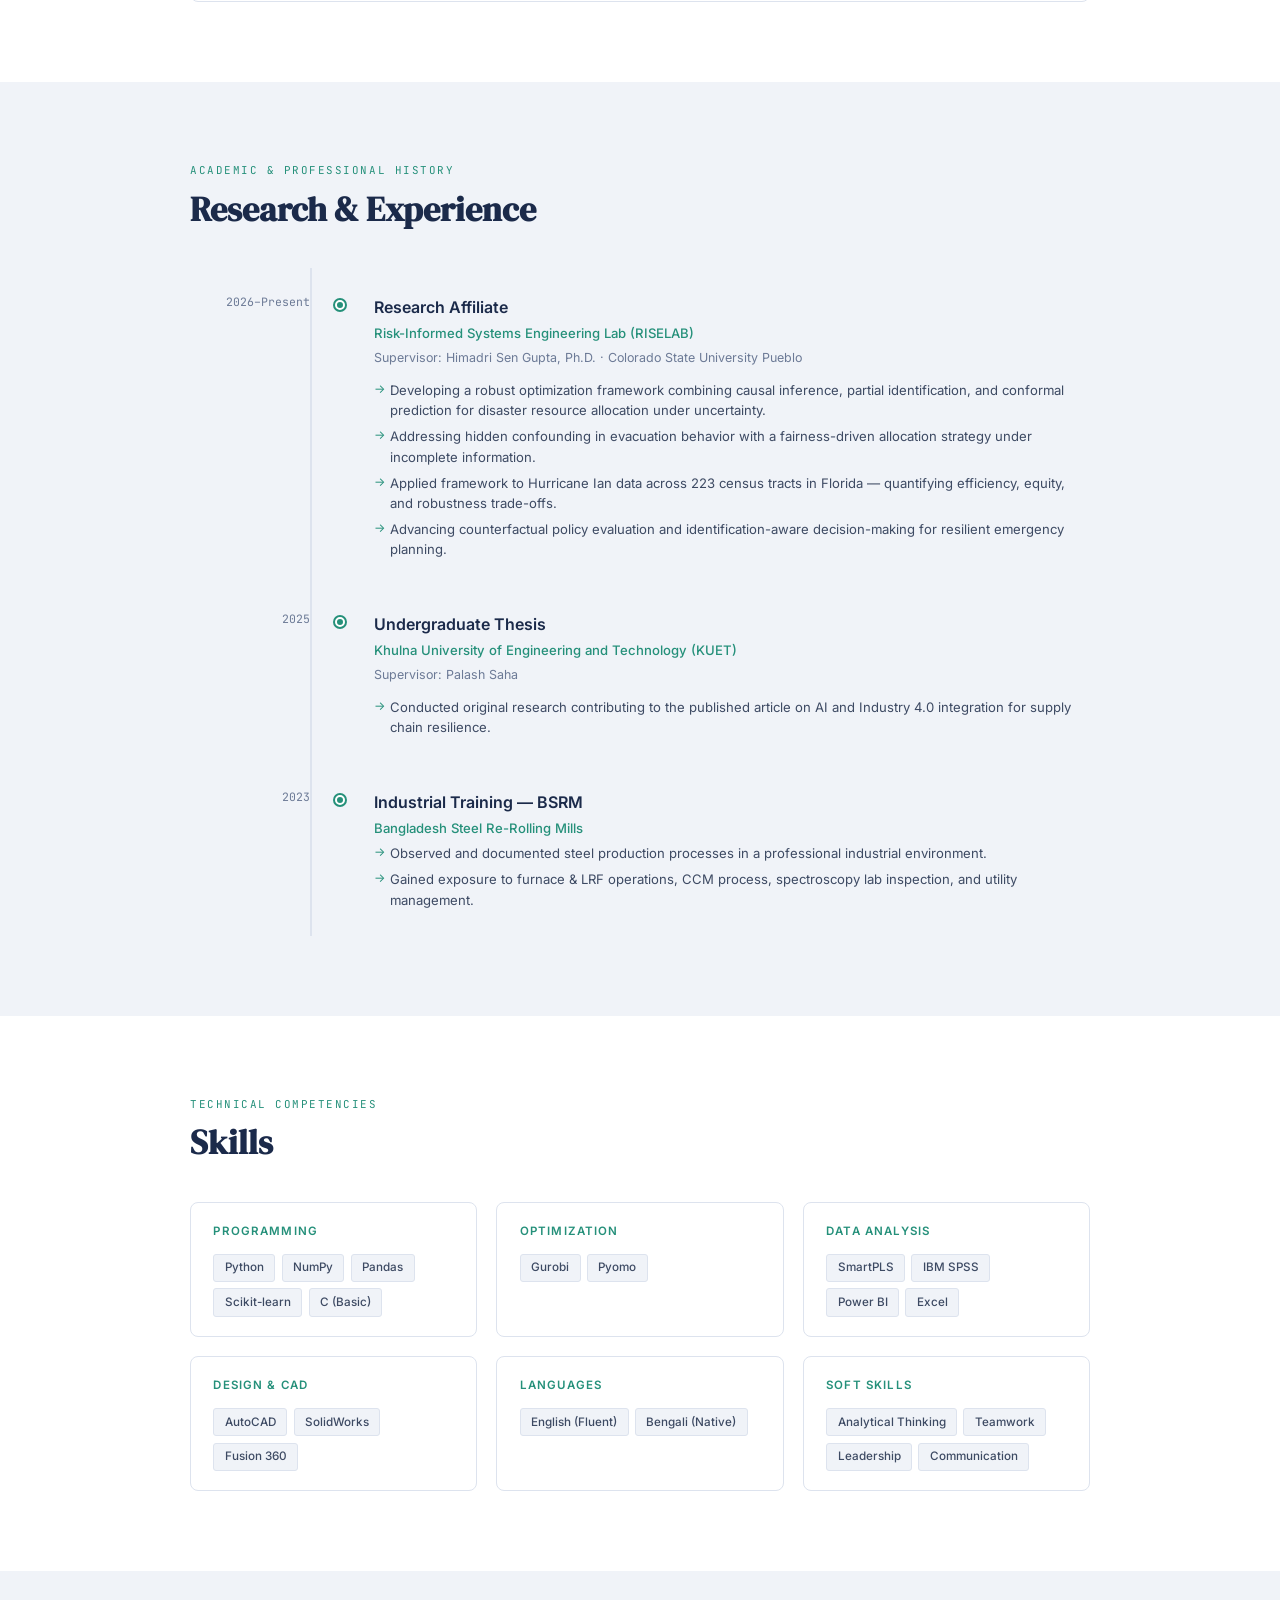
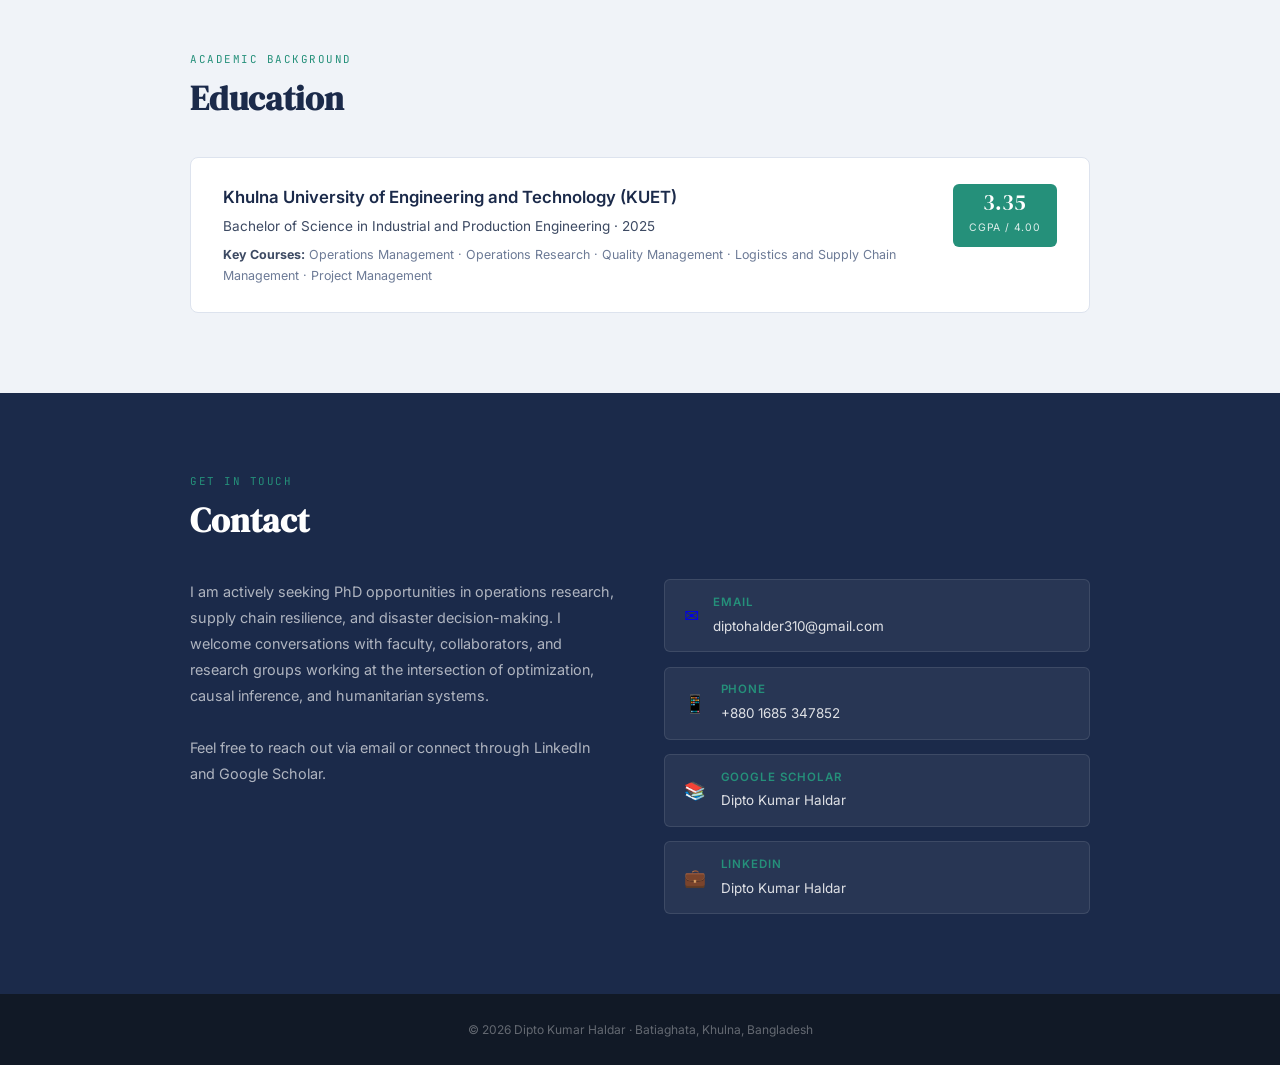
==== commit 2f908772: "Add files via upload" ====
--- a/index.html
+++ b/index.html
@@ -5,11 +5,462 @@
 <meta name="viewport" content="width=device-width, initial-scale=1.0" />
 <title>Dipto Kumar Haldar | Researcher</title>
 <link href="https://fonts.googleapis.com/css2?family=DM+Serif+Display:ital@0;1&family=Inter:wght@300;400;500;600;700&family=JetBrains+Mono:wght@400;500&display=swap" rel="stylesheet" />
-<link rel="stylesheet" href="styles.css" />
+<style>
+  *, *::before, *::after { box-sizing: border-box; margin: 0; padding: 0; }
+
+  :root {
+    --navy:    #1b2a4a;
+    --navy-md: #243660;
+    --teal:    #25907a;
+    --teal-lt: #d3ede8;
+    --slate:   #f0f3f8;
+    --paper:   #ffffff;
+    --ink:     #1a1f2e;
+    --ink-2:   #3d4a63;
+    --ink-3:   #6c7a96;
+    --rule:    #dde3ee;
+    --serif:   'DM Serif Display', Georgia, serif;
+    --sans:    'Inter', system-ui, sans-serif;
+    --mono:    'JetBrains Mono', monospace;
+  }
+
+  html { scroll-behavior: smooth; }
+  body {
+    font-family: var(--sans);
+    color: var(--ink);
+    background: var(--paper);
+    font-size: 15px;
+    line-height: 1.65;
+  }
+
+  /* ── NAV ── */
+  nav {
+    position: fixed; top: 0; left: 0; right: 0;
+    background: rgba(27,42,74,0.97);
+    backdrop-filter: blur(8px);
+    z-index: 100;
+    padding: 0 2rem;
+    display: flex; align-items: center; justify-content: space-between;
+    height: 56px;
+    border-bottom: 1px solid rgba(255,255,255,0.08);
+  }
+  .nav-name {
+    font-family: var(--serif);
+    color: #fff;
+    font-size: 1rem;
+    letter-spacing: 0.01em;
+  }
+  .nav-links {
+    display: flex; gap: 1.6rem; list-style: none;
+  }
+  .nav-links a {
+    color: rgba(255,255,255,0.72);
+    text-decoration: none;
+    font-size: 0.78rem;
+    font-weight: 500;
+    letter-spacing: 0.06em;
+    text-transform: uppercase;
+    transition: color .2s;
+  }
+  .nav-links a:hover { color: #fff; }
+
+  /* ── HERO ── */
+  #hero {
+    background: linear-gradient(135deg, var(--navy) 0%, var(--navy-md) 60%, #1e4a6e 100%);
+    min-height: 100vh;
+    display: flex; align-items: center;
+    padding: 96px 2rem 64px;
+    position: relative;
+    overflow: hidden;
+  }
+  #hero::after {
+    content: '';
+    position: absolute;
+    inset: 0;
+    background: radial-gradient(ellipse at 70% 40%, rgba(37,144,122,.15) 0%, transparent 65%);
+    pointer-events: none;
+  }
+  .hero-inner {
+    max-width: 900px;
+    margin: 0 auto;
+    display: grid;
+    grid-template-columns: 1fr auto;
+    gap: 3rem;
+    align-items: center;
+    width: 100%;
+  }
+  .hero-eyebrow {
+    font-family: var(--mono);
+    font-size: 0.72rem;
+    color: var(--teal);
+    letter-spacing: 0.14em;
+    text-transform: uppercase;
+    margin-bottom: 1rem;
+  }
+  .hero-name {
+    font-family: var(--serif);
+    font-size: clamp(2.2rem, 5vw, 3.4rem);
+    color: #fff;
+    line-height: 1.1;
+    margin-bottom: 0.9rem;
+  }
+  .hero-title {
+    font-size: 1rem;
+    color: rgba(255,255,255,0.65);
+    font-weight: 400;
+    margin-bottom: 1.6rem;
+    line-height: 1.55;
+  }
+  .hero-title strong { color: rgba(255,255,255,0.88); font-weight: 500; }
+  .hero-tags {
+    display: flex; flex-wrap: wrap; gap: 0.5rem;
+    margin-bottom: 2rem;
+  }
+  .hero-tag {
+    background: rgba(37,144,122,.18);
+    border: 1px solid rgba(37,144,122,.35);
+    color: #7ee0cc;
+    font-size: 0.71rem;
+    font-weight: 500;
+    padding: 0.3rem 0.75rem;
+    border-radius: 2rem;
+    letter-spacing: 0.03em;
+  }
+  .hero-cta {
+    display: flex; gap: 1rem; flex-wrap: wrap;
+  }
+  .btn {
+    display: inline-flex; align-items: center; gap: 0.4rem;
+    padding: 0.6rem 1.3rem;
+    border-radius: 4px;
+    font-size: 0.8rem;
+    font-weight: 600;
+    text-decoration: none;
+    letter-spacing: 0.04em;
+    transition: all .2s;
+    cursor: pointer;
+    border: none;
+  }
+  .btn-primary { background: var(--teal); color: #fff; }
+  .btn-primary:hover { background: #1d7a67; }
+  .btn-outline { background: transparent; color: rgba(255,255,255,0.8); border: 1px solid rgba(255,255,255,0.25); }
+  .btn-outline:hover { border-color: rgba(255,255,255,0.6); color: #fff; }
+
+  .hero-avatar {
+    width: 150px; height: 150px;
+    border-radius: 50%;
+    border: 3px solid rgba(37,144,122,.5);
+    background: var(--navy-md);
+    display: flex; align-items: center; justify-content: center;
+    font-family: var(--serif);
+    font-size: 3rem;
+    color: rgba(37,144,122,.9);
+    flex-shrink: 0;
+    box-shadow: 0 0 0 6px rgba(37,144,122,.1);
+  }
+
+  /* ── SECTIONS ── */
+  section { padding: 80px 2rem; }
+  section:nth-child(even) { background: var(--slate); }
+  .section-inner { max-width: 900px; margin: 0 auto; }
+  .section-label {
+    font-family: var(--mono);
+    font-size: 0.68rem;
+    color: var(--teal);
+    letter-spacing: 0.14em;
+    text-transform: uppercase;
+    margin-bottom: 0.6rem;
+  }
+  .section-title {
+    font-family: var(--serif);
+    font-size: clamp(1.6rem, 3vw, 2.1rem);
+    color: var(--navy);
+    margin-bottom: 2.5rem;
+    line-height: 1.15;
+  }
+
+  /* ── ABOUT ── */
+  .about-grid {
+    display: grid;
+    grid-template-columns: 1fr 280px;
+    gap: 3rem;
+    align-items: start;
+  }
+  .about-body p { color: var(--ink-2); margin-bottom: 1rem; line-height: 1.75; }
+  .about-body p:last-child { margin-bottom: 0; }
+  .info-card {
+    background: var(--paper);
+    border: 1px solid var(--rule);
+    border-radius: 8px;
+    padding: 1.4rem;
+  }
+  .info-card h4 {
+    font-size: 0.72rem;
+    text-transform: uppercase;
+    letter-spacing: 0.1em;
+    color: var(--ink-3);
+    margin-bottom: 0.9rem;
+    font-weight: 600;
+  }
+  .info-row {
+    display: flex; align-items: center; gap: 0.6rem;
+    padding: 0.45rem 0;
+    border-bottom: 1px solid var(--rule);
+    font-size: 0.82rem;
+    color: var(--ink-2);
+  }
+  .info-row:last-child { border-bottom: none; }
+  .info-row .icon { width: 16px; text-align: center; color: var(--teal); flex-shrink: 0; }
+  .info-row a { color: var(--teal); text-decoration: none; }
+  .info-row a:hover { text-decoration: underline; }
+
+  /* ── RESEARCH INTERESTS ── */
+  .interests-grid {
+    display: grid;
+    grid-template-columns: repeat(auto-fill, minmax(240px, 1fr));
+    gap: 1rem;
+  }
+  .interest-card {
+    background: var(--paper);
+    border: 1px solid var(--rule);
+    border-radius: 8px;
+    padding: 1.3rem 1.4rem;
+    border-left: 3px solid var(--teal);
+    transition: box-shadow .2s, transform .2s;
+  }
+  .interest-card:hover { box-shadow: 0 4px 16px rgba(0,0,0,.07); transform: translateY(-2px); }
+  .interest-card .i-icon { font-size: 1.4rem; margin-bottom: 0.5rem; }
+  .interest-card h3 { font-size: 0.9rem; font-weight: 600; color: var(--navy); margin-bottom: 0.3rem; }
+  .interest-card p { font-size: 0.78rem; color: var(--ink-3); line-height: 1.55; }
+
+  /* ── PUBLICATIONS ── */
+  .pub-list { display: flex; flex-direction: column; gap: 1.3rem; }
+  .pub-card {
+    background: var(--paper);
+    border: 1px solid var(--rule);
+    border-radius: 8px;
+    padding: 1.4rem 1.6rem;
+    display: grid;
+    grid-template-columns: auto 1fr;
+    gap: 0 1.3rem;
+    position: relative;
+  }
+  .pub-year {
+    font-family: var(--mono);
+    font-size: 0.72rem;
+    color: var(--ink-3);
+    padding-top: 0.15rem;
+    white-space: nowrap;
+  }
+  .pub-body h3 {
+    font-size: 0.92rem;
+    font-weight: 600;
+    color: var(--ink);
+    line-height: 1.4;
+    margin-bottom: 0.35rem;
+  }
+  .pub-authors { font-size: 0.78rem; color: var(--ink-3); margin-bottom: 0.4rem; }
+  .pub-authors strong { color: var(--teal); font-weight: 600; }
+  .pub-meta {
+    display: flex; align-items: center; gap: 0.9rem; flex-wrap: wrap;
+  }
+  .pub-venue {
+    font-size: 0.75rem;
+    font-style: italic;
+    color: var(--ink-2);
+    font-weight: 500;
+  }
+  .pub-badge {
+    font-size: 0.65rem;
+    font-weight: 600;
+    padding: 0.18rem 0.6rem;
+    border-radius: 2rem;
+    letter-spacing: 0.06em;
+    text-transform: uppercase;
+  }
+  .badge-published { background: #dff3ee; color: #1a7a62; }
+  .badge-review    { background: #fef3dc; color: #9a6800; }
+  .pub-doi a {
+    font-family: var(--mono);
+    font-size: 0.68rem;
+    color: var(--teal);
+    text-decoration: none;
+  }
+  .pub-doi a:hover { text-decoration: underline; }
+  .pub-divider {
+    grid-column: 1 / -1;
+    border: none; border-top: 1px solid var(--rule);
+    margin: 1rem 0 0;
+  }
+
+  /* ── EXPERIENCE ── */
+  .timeline { display: flex; flex-direction: column; gap: 0; }
+  .tl-item {
+    display: grid;
+    grid-template-columns: 120px 1fr;
+    gap: 0 2rem;
+    position: relative;
+  }
+  .tl-item::before {
+    content: '';
+    position: absolute;
+    left: 120px;
+    top: 0; bottom: 0;
+    border-left: 2px solid var(--rule);
+    z-index: 0;
+  }
+  .tl-date {
+    padding: 1.6rem 0;
+    font-family: var(--mono);
+    font-size: 0.72rem;
+    color: var(--ink-3);
+    text-align: right;
+    line-height: 1.4;
+  }
+  .tl-body {
+    padding: 1.6rem 0 1.6rem 2rem;
+    position: relative;
+  }
+  .tl-body::before {
+    content: '';
+    position: absolute;
+    left: -0.45rem;
+    top: 2rem;
+    width: 10px; height: 10px;
+    border-radius: 50%;
+    background: var(--teal);
+    border: 2px solid var(--paper);
+    box-shadow: 0 0 0 2px var(--teal);
+    z-index: 1;
+  }
+  .tl-body h3 { font-size: 1rem; font-weight: 600; color: var(--navy); margin-bottom: 0.15rem; }
+  .tl-body .org { font-size: 0.82rem; color: var(--teal); font-weight: 500; margin-bottom: 0.25rem; }
+  .tl-body .sup { font-size: 0.78rem; color: var(--ink-3); margin-bottom: 0.7rem; }
+  .tl-body ul { list-style: none; display: flex; flex-direction: column; gap: 0.35rem; }
+  .tl-body ul li {
+    font-size: 0.82rem;
+    color: var(--ink-2);
+    padding-left: 1rem;
+    position: relative;
+    line-height: 1.55;
+  }
+  .tl-body ul li::before {
+    content: '→';
+    position: absolute; left: 0;
+    color: var(--teal);
+    font-size: 0.75rem;
+  }
+
+  /* ── SKILLS ── */
+  .skills-grid {
+    display: grid;
+    grid-template-columns: repeat(auto-fill, minmax(220px, 1fr));
+    gap: 1.2rem;
+  }
+  .skill-group {
+    background: var(--paper);
+    border: 1px solid var(--rule);
+    border-radius: 8px;
+    padding: 1.2rem 1.4rem;
+  }
+  .skill-group h4 {
+    font-size: 0.72rem;
+    text-transform: uppercase;
+    letter-spacing: 0.1em;
+    color: var(--teal);
+    font-weight: 600;
+    margin-bottom: 0.8rem;
+  }
+  .skill-tags { display: flex; flex-wrap: wrap; gap: 0.4rem; }
+  .skill-tag {
+    background: var(--slate);
+    border: 1px solid var(--rule);
+    color: var(--ink-2);
+    font-size: 0.73rem;
+    padding: 0.22rem 0.65rem;
+    border-radius: 3px;
+    font-weight: 500;
+  }
+
+  /* ── EDUCATION ── */
+  .edu-card {
+    background: var(--paper);
+    border: 1px solid var(--rule);
+    border-radius: 8px;
+    padding: 1.6rem 2rem;
+    display: flex; justify-content: space-between; align-items: start;
+    gap: 1.5rem;
+  }
+  .edu-card h3 { font-size: 1.05rem; font-weight: 600; color: var(--navy); margin-bottom: 0.2rem; }
+  .edu-card .degree { font-size: 0.85rem; color: var(--ink-2); margin-bottom: 0.5rem; }
+  .courses { font-size: 0.78rem; color: var(--ink-3); }
+  .courses strong { color: var(--ink-2); }
+  .cgpa {
+    background: var(--teal);
+    color: #fff;
+    padding: 0.5rem 1rem;
+    border-radius: 6px;
+    text-align: center;
+    flex-shrink: 0;
+  }
+  .cgpa .score { font-family: var(--serif); font-size: 1.4rem; display: block; line-height: 1; }
+  .cgpa .label { font-size: 0.65rem; text-transform: uppercase; letter-spacing: 0.08em; opacity: 0.85; }
+
+  /* ── CONTACT ── */
+  #contact {
+    background: var(--navy);
+    color: #fff;
+  }
+  #contact .section-title { color: #fff; }
+  #contact .section-label { color: var(--teal); }
+  .contact-grid {
+    display: grid;
+    grid-template-columns: 1fr 1fr;
+    gap: 3rem;
+    align-items: start;
+  }
+  .contact-text { font-size: 0.9rem; color: rgba(255,255,255,0.65); line-height: 1.8; }
+  .contact-links { display: flex; flex-direction: column; gap: 0.9rem; }
+  .c-link {
+    display: flex; align-items: center; gap: 0.9rem;
+    background: rgba(255,255,255,0.06);
+    border: 1px solid rgba(255,255,255,0.1);
+    border-radius: 6px;
+    padding: 0.8rem 1.2rem;
+    text-decoration: none;
+    transition: background .2s;
+  }
+  .c-link:hover { background: rgba(255,255,255,0.1); }
+  .c-link .c-icon { font-size: 1.1rem; flex-shrink: 0; }
+  .c-link .c-label { font-size: 0.72rem; text-transform: uppercase; letter-spacing: 0.08em; color: var(--teal); display: block; margin-bottom: 0.1rem; font-weight: 600; }
+  .c-link .c-val { font-size: 0.84rem; color: rgba(255,255,255,0.85); }
+
+  /* ── FOOTER ── */
+  footer {
+    background: #111926;
+    color: rgba(255,255,255,0.35);
+    text-align: center;
+    padding: 1.6rem;
+    font-size: 0.75rem;
+  }
+
+  /* ── RESPONSIVE ── */
+  @media (max-width: 700px) {
+    .hero-inner { grid-template-columns: 1fr; }
+    .hero-avatar { width: 100px; height: 100px; font-size: 2.2rem; margin: 0 auto; }
+    .about-grid { grid-template-columns: 1fr; }
+    .contact-grid { grid-template-columns: 1fr; }
+    .edu-card { flex-direction: column; }
+    .tl-item { grid-template-columns: 80px 1fr; }
+    .tl-item::before { left: 80px; }
+    .nav-links { display: none; }
+  }
+  @media (prefers-reduced-motion: reduce) {
+    * { transition: none !important; animation: none !important; }
+  }
+</style>
 </head>
 <body>
-
-<!-- SKIP LINK (injected by JS) -->
 
 <!-- NAV -->
 <nav>
@@ -22,22 +473,7 @@
     <li><a href="#skills">Skills</a></li>
     <li><a href="#contact">Contact</a></li>
   </ul>
-  <div class="hamburger" aria-label="Toggle menu" role="button" tabindex="0">
-    <span></span><span></span><span></span>
-  </div>
 </nav>
-
-<!-- MOBILE NAV DRAWER -->
-<div class="nav-drawer" aria-hidden="true">
-  <ul>
-    <li><a href="#about">About</a></li>
-    <li><a href="#research">Research</a></li>
-    <li><a href="#publications">Publications</a></li>
-    <li><a href="#experience">Experience</a></li>
-    <li><a href="#skills">Skills</a></li>
-    <li><a href="#contact">Contact</a></li>
-  </ul>
-</div>
 
 <!-- HERO -->
 <section id="hero">
@@ -61,10 +497,7 @@
         <a href="mailto:diptohalder310@gmail.com" class="btn btn-outline">Contact Me</a>
       </div>
     </div>
-    <!-- REPLACED TEXT INITIALS WITH IMAGE -->
-    <div class="hero-avatar" aria-label="Dipto Kumar Haldar">
-      <img src="Dipto%20Kumar%20Haldar.jpeg" alt="Dipto Kumar Haldar">
-    </div>
+    <div class="hero-avatar">DH</div>
   </div>
 </section>
 
@@ -76,13 +509,13 @@
     <div class="about-grid">
       <div class="about-body">
         <p>
-          I am a Research Affiliate at the Risk-Informed Systems Engineering Lab (RISELAB) at Colorado State University Pueblo, supervised by Dr. Himadri Sen Gupta. My work sits at the intersection of[...]
+          I am a Research Affiliate at the Risk-Informed Systems Engineering Lab (RISELAB) at Colorado State University Pueblo, supervised by Dr. Himadri Sen Gupta. My work sits at the intersection of operations research, causal inference, and disaster resilience — developing frameworks that support equitable and robust decision-making under uncertainty.
         </p>
         <p>
-          I completed my B.Sc. in Industrial and Production Engineering at Khulna University of Engineering and Technology (KUET) in 2025, where I developed a strong foundation in operations managemen[...]
+          I completed my B.Sc. in Industrial and Production Engineering at Khulna University of Engineering and Technology (KUET) in 2025, where I developed a strong foundation in operations management, logistics, and quantitative modeling. My undergraduate thesis laid the groundwork for my current research directions.
         </p>
         <p>
-          My ongoing research addresses the challenge of equitable disaster resource allocation under causal ambiguity. Using Hurricane Ian evacuation data across 223 census tracts in Florida, I apply[...]
+          My ongoing research addresses the challenge of equitable disaster resource allocation under causal ambiguity. Using Hurricane Ian evacuation data across 223 census tracts in Florida, I apply robust optimization combined with conformal prediction and counterfactual policy evaluation — contributing to more resilient, fair, and identification-aware emergency planning.
         </p>
       </div>
       <div>
@@ -92,8 +525,8 @@
           <div class="info-row"><span class="icon">🎓</span> B.Sc. IPE, KUET (2025)</div>
           <div class="info-row"><span class="icon">🔬</span> RISELAB, CSU Pueblo</div>
           <div class="info-row"><span class="icon">📧</span> <a href="mailto:diptohalder310@gmail.com">diptohalder310@gmail.com</a></div>
-          <div class="info-row"><span class="icon">🔗</span> <a href="https://scholar.google.com" target="_blank" rel="noopener">Google Scholar</a></div>
-          <div class="info-row"><span class="icon">💼</span> <a href="https://linkedin.com" target="_blank" rel="noopener">LinkedIn</a></div>
+          <div class="info-row"><span class="icon">🔗</span> <a href="https://scholar.google.com" target="_blank">Google Scholar</a></div>
+          <div class="info-row"><span class="icon">💼</span> <a href="https://linkedin.com" target="_blank">LinkedIn</a></div>
         </div>
       </div>
     </div>
@@ -106,14 +539,46 @@
     <div class="section-label">Focus Areas</div>
     <h2 class="section-title">Research Interests</h2>
     <div class="interests-grid">
-      <div class="interest-card"><div class="i-icon">🔗</div><h3>Supply Chain Optimization</h3><p>Modeling and optimizing supply chain networks for resilience, efficiency, and sustainability under d[...]
-      <div class="interest-card"><div class="i-icon">📐</div><h3>Operations Research</h3><p>Mathematical programming, combinatorial optimization, and decision support systems for complex operational[...]
-      <div class="interest-card"><div class="i-icon">🌀</div><h3>Optimization under Uncertainty</h3><p>Robust and stochastic optimization frameworks that remain reliable when data are incomplete or [...]
-      <div class="interest-card"><div class="i-icon">🏚️</div><h3>Multi-Hazard Risk Assessment</h3><p>Quantitative risk modeling for natural disaster scenarios, integrating behavioral and structur[...]
-      <div class="interest-card"><div class="i-icon">🧮</div><h3>Causal Inference</h3><p>Applying causal methods to policy evaluation — particularly counterfactual reasoning under hidden confoundi[...]
-      <div class="interest-card"><div class="i-icon">🤖</div><h3>Machine Learning</h3><p>Predictive analytics, data-driven modeling, and AI integration for supply chain and risk decision systems.</p[...]
-      <div class="interest-card"><div class="i-icon">🏘️</div><h3>Community Resilience</h3><p>Fairness-driven resource allocation strategies that protect vulnerable populations in disaster respons[...]
-      <div class="interest-card"><div class="i-icon">🚛</div><h3>Transportation &amp; Logistics</h3><p>Evacuation modeling, humanitarian logistics, and transportation network optimization under cris[...]
+      <div class="interest-card">
+        <div class="i-icon">🔗</div>
+        <h3>Supply Chain Optimization</h3>
+        <p>Modeling and optimizing supply chain networks for resilience, efficiency, and sustainability under disruption.</p>
+      </div>
+      <div class="interest-card">
+        <div class="i-icon">📐</div>
+        <h3>Operations Research</h3>
+        <p>Mathematical programming, combinatorial optimization, and decision support systems for complex operational problems.</p>
+      </div>
+      <div class="interest-card">
+        <div class="i-icon">🌀</div>
+        <h3>Optimization under Uncertainty</h3>
+        <p>Robust and stochastic optimization frameworks that remain reliable when data are incomplete or ambiguous.</p>
+      </div>
+      <div class="interest-card">
+        <div class="i-icon">🏚️</div>
+        <h3>Multi-Hazard Risk Assessment</h3>
+        <p>Quantitative risk modeling for natural disaster scenarios, integrating behavioral and structural vulnerability data.</p>
+      </div>
+      <div class="interest-card">
+        <div class="i-icon">🧮</div>
+        <h3>Causal Inference</h3>
+        <p>Applying causal methods to policy evaluation — particularly counterfactual reasoning under hidden confounding.</p>
+      </div>
+      <div class="interest-card">
+        <div class="i-icon">🤖</div>
+        <h3>Machine Learning</h3>
+        <p>Predictive analytics, data-driven modeling, and AI integration for supply chain and risk decision systems.</p>
+      </div>
+      <div class="interest-card">
+        <div class="i-icon">🏘️</div>
+        <h3>Community Resilience</h3>
+        <p>Fairness-driven resource allocation strategies that protect vulnerable populations in disaster response contexts.</p>
+      </div>
+      <div class="interest-card">
+        <div class="i-icon">🚛</div>
+        <h3>Transportation & Logistics</h3>
+        <p>Evacuation modeling, humanitarian logistics, and transportation network optimization under crisis conditions.</p>
+      </div>
     </div>
   </div>
 </section>
@@ -125,6 +590,7 @@
     <h2 class="section-title">Publications</h2>
     <div class="pub-list">
 
+      <!-- Published -->
       <div class="pub-card">
         <div class="pub-year">2026</div>
         <div class="pub-body">
@@ -135,10 +601,13 @@
             <span class="pub-badge badge-published">Published</span>
           </div>
           <hr class="pub-divider" />
-          <div class="pub-doi">DOI: <a href="https://doi.org/10.1016/j.sca.2026.100209" target="_blank" rel="noopener">10.1016/j.sca.2026.100209</a></div>
-        </div>
-      </div>
-
+          <div class="pub-doi">
+            DOI: <a href="https://doi.org/10.1016/j.sca.2026.100209" target="_blank">10.1016/j.sca.2026.100209</a>
+          </div>
+        </div>
+      </div>
+
+      <!-- Under Review 1 -->
       <div class="pub-card">
         <div class="pub-year">2026</div>
         <div class="pub-body">
@@ -149,10 +618,13 @@
             <span class="pub-badge badge-review">Under Review</span>
           </div>
           <hr class="pub-divider" />
-          <div class="pub-meta-id">Submission ID: 3373113</div>
-        </div>
-      </div>
-
+          <div class="pub-doi" style="color: var(--ink-3); font-family: var(--mono); font-size: 0.68rem;">
+            Submission ID: 3373113
+          </div>
+        </div>
+      </div>
+
+      <!-- Under Review 2 -->
       <div class="pub-card">
         <div class="pub-year">2026</div>
         <div class="pub-body">
@@ -163,7 +635,9 @@
             <span class="pub-badge badge-review">Under Review</span>
           </div>
           <hr class="pub-divider" />
-          <div class="pub-meta-id">Submission ID: TRE-D-26-02168</div>
+          <div class="pub-doi" style="color: var(--ink-3); font-family: var(--mono); font-size: 0.68rem;">
+            Submission ID: TRE-D-26-02168
+          </div>
         </div>
       </div>
 
@@ -174,8 +648,8 @@
 <!-- EXPERIENCE -->
 <section id="experience">
   <div class="section-inner">
-    <div class="section-label">Academic &amp; Professional History</div>
-    <h2 class="section-title">Research &amp; Experience</h2>
+    <div class="section-label">Academic & Professional History</div>
+    <h2 class="section-title">Research & Experience</h2>
     <div class="timeline">
 
       <div class="tl-item">
@@ -212,7 +686,7 @@
           <div class="org">Bangladesh Steel Re-Rolling Mills</div>
           <ul>
             <li>Observed and documented steel production processes in a professional industrial environment.</li>
-            <li>Gained exposure to furnace &amp; LRF operations, CCM process, spectroscopy lab inspection, and utility management.</li>
+            <li>Gained exposure to furnace & LRF operations, CCM process, spectroscopy lab inspection, and utility management.</li>
           </ul>
         </div>
       </div>
@@ -227,12 +701,56 @@
     <div class="section-label">Technical Competencies</div>
     <h2 class="section-title">Skills</h2>
     <div class="skills-grid">
-      <div class="skill-group"><h4>Programming</h4><div class="skill-tags"><span class="skill-tag">Python</span><span class="skill-tag">NumPy</span><span class="skill-tag">Pandas</span><span class="sk[...]
-      <div class="skill-group"><h4>Optimization</h4><div class="skill-tags"><span class="skill-tag">Gurobi</span><span class="skill-tag">Pyomo</span></div></div>
-      <div class="skill-group"><h4>Data Analysis</h4><div class="skill-tags"><span class="skill-tag">SmartPLS</span><span class="skill-tag">IBM SPSS</span><span class="skill-tag">Power BI</span><span [...]
-      <div class="skill-group"><h4>Design &amp; CAD</h4><div class="skill-tags"><span class="skill-tag">AutoCAD</span><span class="skill-tag">SolidWorks</span><span class="skill-tag">Fusion 360</span>[...]
-      <div class="skill-group"><h4>Languages</h4><div class="skill-tags"><span class="skill-tag">English (Fluent)</span><span class="skill-tag">Bengali (Native)</span></div></div>
-      <div class="skill-group"><h4>Soft Skills</h4><div class="skill-tags"><span class="skill-tag">Analytical Thinking</span><span class="skill-tag">Teamwork</span><span class="skill-tag">Leadership</[...]
+      <div class="skill-group">
+        <h4>Programming</h4>
+        <div class="skill-tags">
+          <span class="skill-tag">Python</span>
+          <span class="skill-tag">NumPy</span>
+          <span class="skill-tag">Pandas</span>
+          <span class="skill-tag">Scikit-learn</span>
+          <span class="skill-tag">C (Basic)</span>
+        </div>
+      </div>
+      <div class="skill-group">
+        <h4>Optimization</h4>
+        <div class="skill-tags">
+          <span class="skill-tag">Gurobi</span>
+          <span class="skill-tag">Pyomo</span>
+        </div>
+      </div>
+      <div class="skill-group">
+        <h4>Data Analysis</h4>
+        <div class="skill-tags">
+          <span class="skill-tag">SmartPLS</span>
+          <span class="skill-tag">IBM SPSS</span>
+          <span class="skill-tag">Power BI</span>
+          <span class="skill-tag">Excel</span>
+        </div>
+      </div>
+      <div class="skill-group">
+        <h4>Design & CAD</h4>
+        <div class="skill-tags">
+          <span class="skill-tag">AutoCAD</span>
+          <span class="skill-tag">SolidWorks</span>
+          <span class="skill-tag">Fusion 360</span>
+        </div>
+      </div>
+      <div class="skill-group">
+        <h4>Languages</h4>
+        <div class="skill-tags">
+          <span class="skill-tag">English (Fluent)</span>
+          <span class="skill-tag">Bengali (Native)</span>
+        </div>
+      </div>
+      <div class="skill-group">
+        <h4>Soft Skills</h4>
+        <div class="skill-tags">
+          <span class="skill-tag">Analytical Thinking</span>
+          <span class="skill-tag">Teamwork</span>
+          <span class="skill-tag">Leadership</span>
+          <span class="skill-tag">Communication</span>
+        </div>
+      </div>
     </div>
   </div>
 </section>
@@ -246,7 +764,9 @@
       <div>
         <h3>Khulna University of Engineering and Technology (KUET)</h3>
         <div class="degree">Bachelor of Science in Industrial and Production Engineering · 2025</div>
-        <div class="courses"><strong>Key Courses:</strong> Operations Management · Operations Research · Quality Management · Logistics and Supply Chain Management · Project Management</div>
+        <div class="courses">
+          <strong>Key Courses:</strong> Operations Management · Operations Research · Quality Management · Logistics and Supply Chain Management · Project Management
+        </div>
       </div>
       <div class="cgpa">
         <span class="score">3.35</span>
@@ -263,14 +783,39 @@
     <h2 class="section-title">Contact</h2>
     <div class="contact-grid">
       <div class="contact-text">
-        <p>I am actively seeking PhD opportunities in operations research, supply chain resilience, and disaster decision-making. I welcome conversations with faculty, collaborators, and research grou[...]
+        <p>I am actively seeking PhD opportunities in operations research, supply chain resilience, and disaster decision-making. I welcome conversations with faculty, collaborators, and research groups working at the intersection of optimization, causal inference, and humanitarian systems.</p>
+        <br>
         <p>Feel free to reach out via email or connect through LinkedIn and Google Scholar.</p>
       </div>
       <div class="contact-links">
-        <a class="c-link" href="mailto:diptohalder310@gmail.com"><span class="c-icon">✉️</span><div><span class="c-label">Email</span><span class="c-val">diptohalder310@gmail.com</span></div></a>
-        <a class="c-link" href="tel:+8801685347852"><span class="c-icon">📱</span><div><span class="c-label">Phone</span><span class="c-val">+880 1685 347852</span></div></a>
-        <a class="c-link" href="https://scholar.google.com" target="_blank" rel="noopener"><span class="c-icon">📚</span><div><span class="c-label">Google Scholar</span><span class="c-val">Dipto Kum[...]
-        <a class="c-link" href="https://linkedin.com" target="_blank" rel="noopener"><span class="c-icon">💼</span><div><span class="c-label">LinkedIn</span><span class="c-val">Dipto Kumar Haldar</s[...]
+        <a class="c-link" href="mailto:diptohalder310@gmail.com">
+          <span class="c-icon">✉️</span>
+          <div>
+            <span class="c-label">Email</span>
+            <span class="c-val">diptohalder310@gmail.com</span>
+          </div>
+        </a>
+        <a class="c-link" href="tel:+8801685347852">
+          <span class="c-icon">📱</span>
+          <div>
+            <span class="c-label">Phone</span>
+            <span class="c-val">+880 1685 347852</span>
+          </div>
+        </a>
+        <a class="c-link" href="https://scholar.google.com" target="_blank">
+          <span class="c-icon">📚</span>
+          <div>
+            <span class="c-label">Google Scholar</span>
+            <span class="c-val">Dipto Kumar Haldar</span>
+          </div>
+        </a>
+        <a class="c-link" href="https://linkedin.com" target="_blank">
+          <span class="c-icon">💼</span>
+          <div>
+            <span class="c-label">LinkedIn</span>
+            <span class="c-val">Dipto Kumar Haldar</span>
+          </div>
+        </a>
       </div>
     </div>
   </div>
@@ -280,9 +825,5 @@
   © 2026 Dipto Kumar Haldar · Batiaghata, Khulna, Bangladesh
 </footer>
 
-<!-- BACK TO TOP -->
-<button id="back-to-top" aria-label="Back to top">↑</button>
-
-<script src="script.js"></script>
 </body>
 </html>
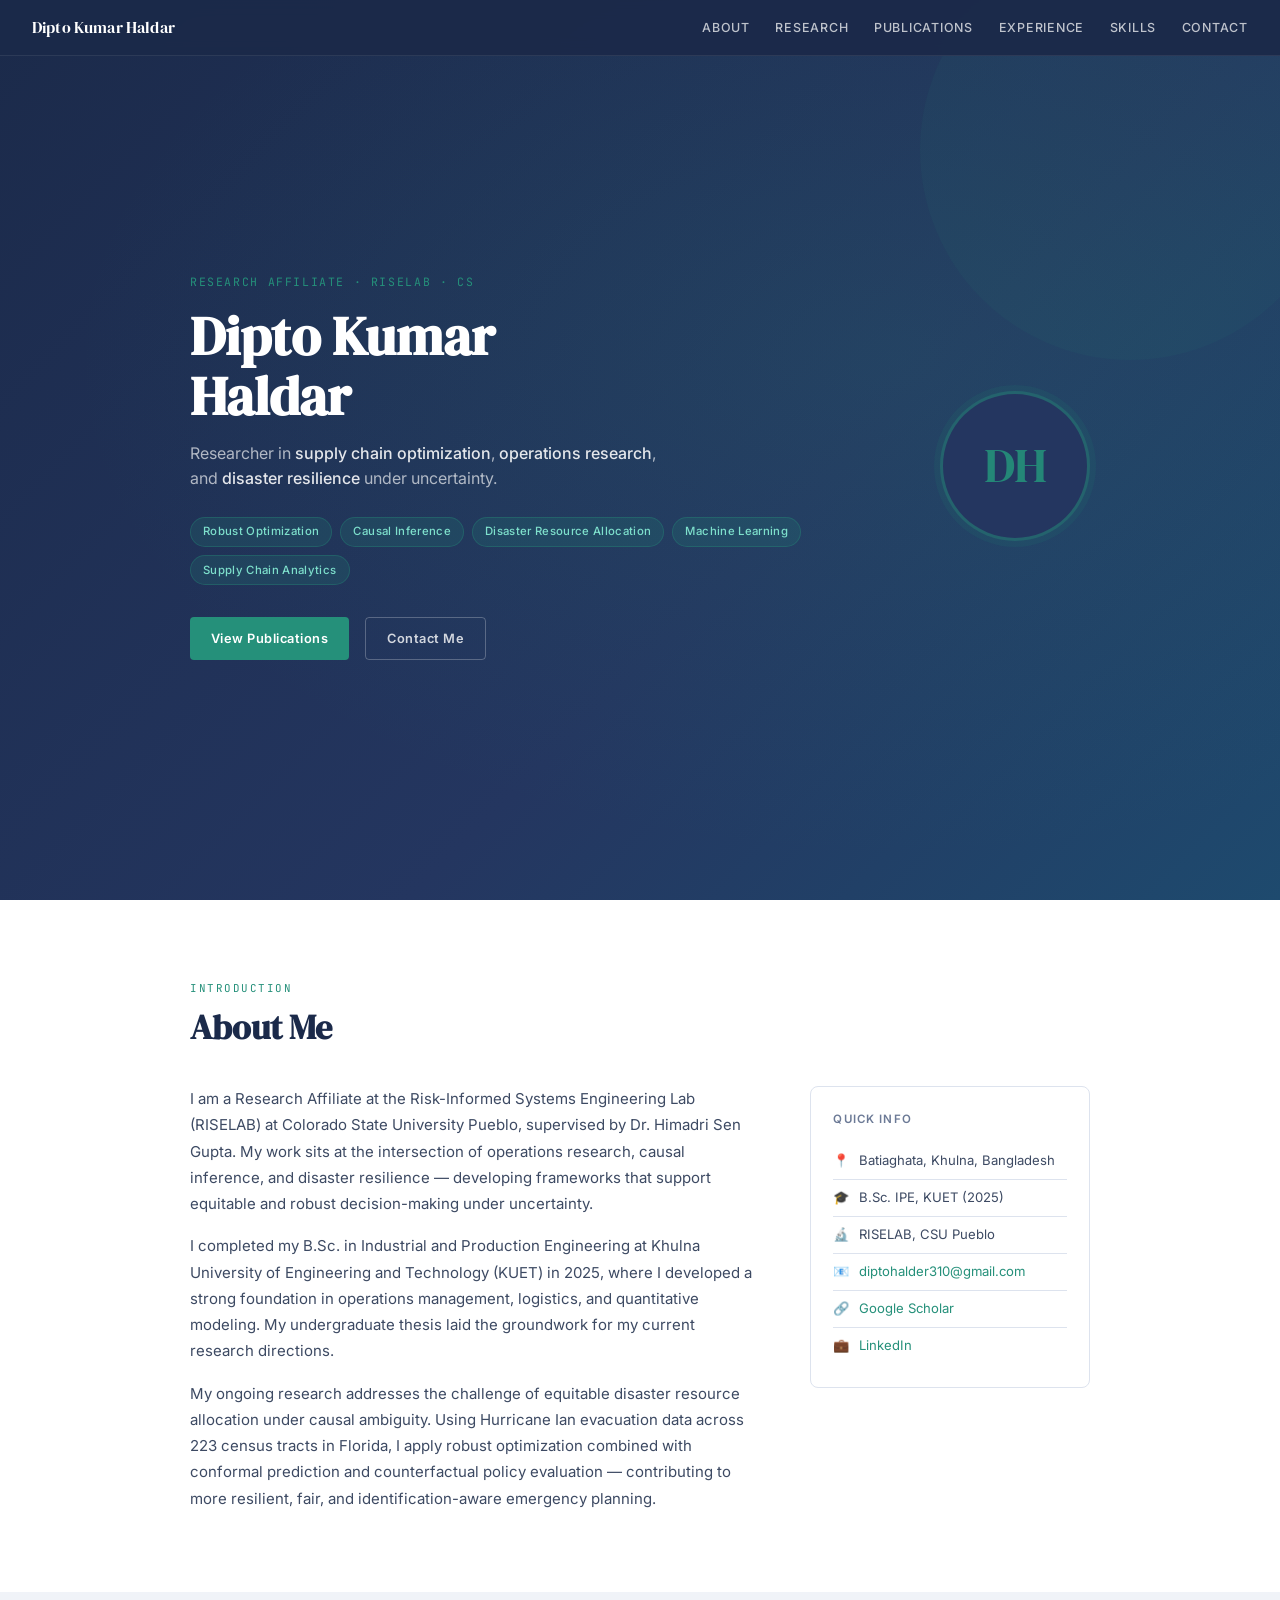
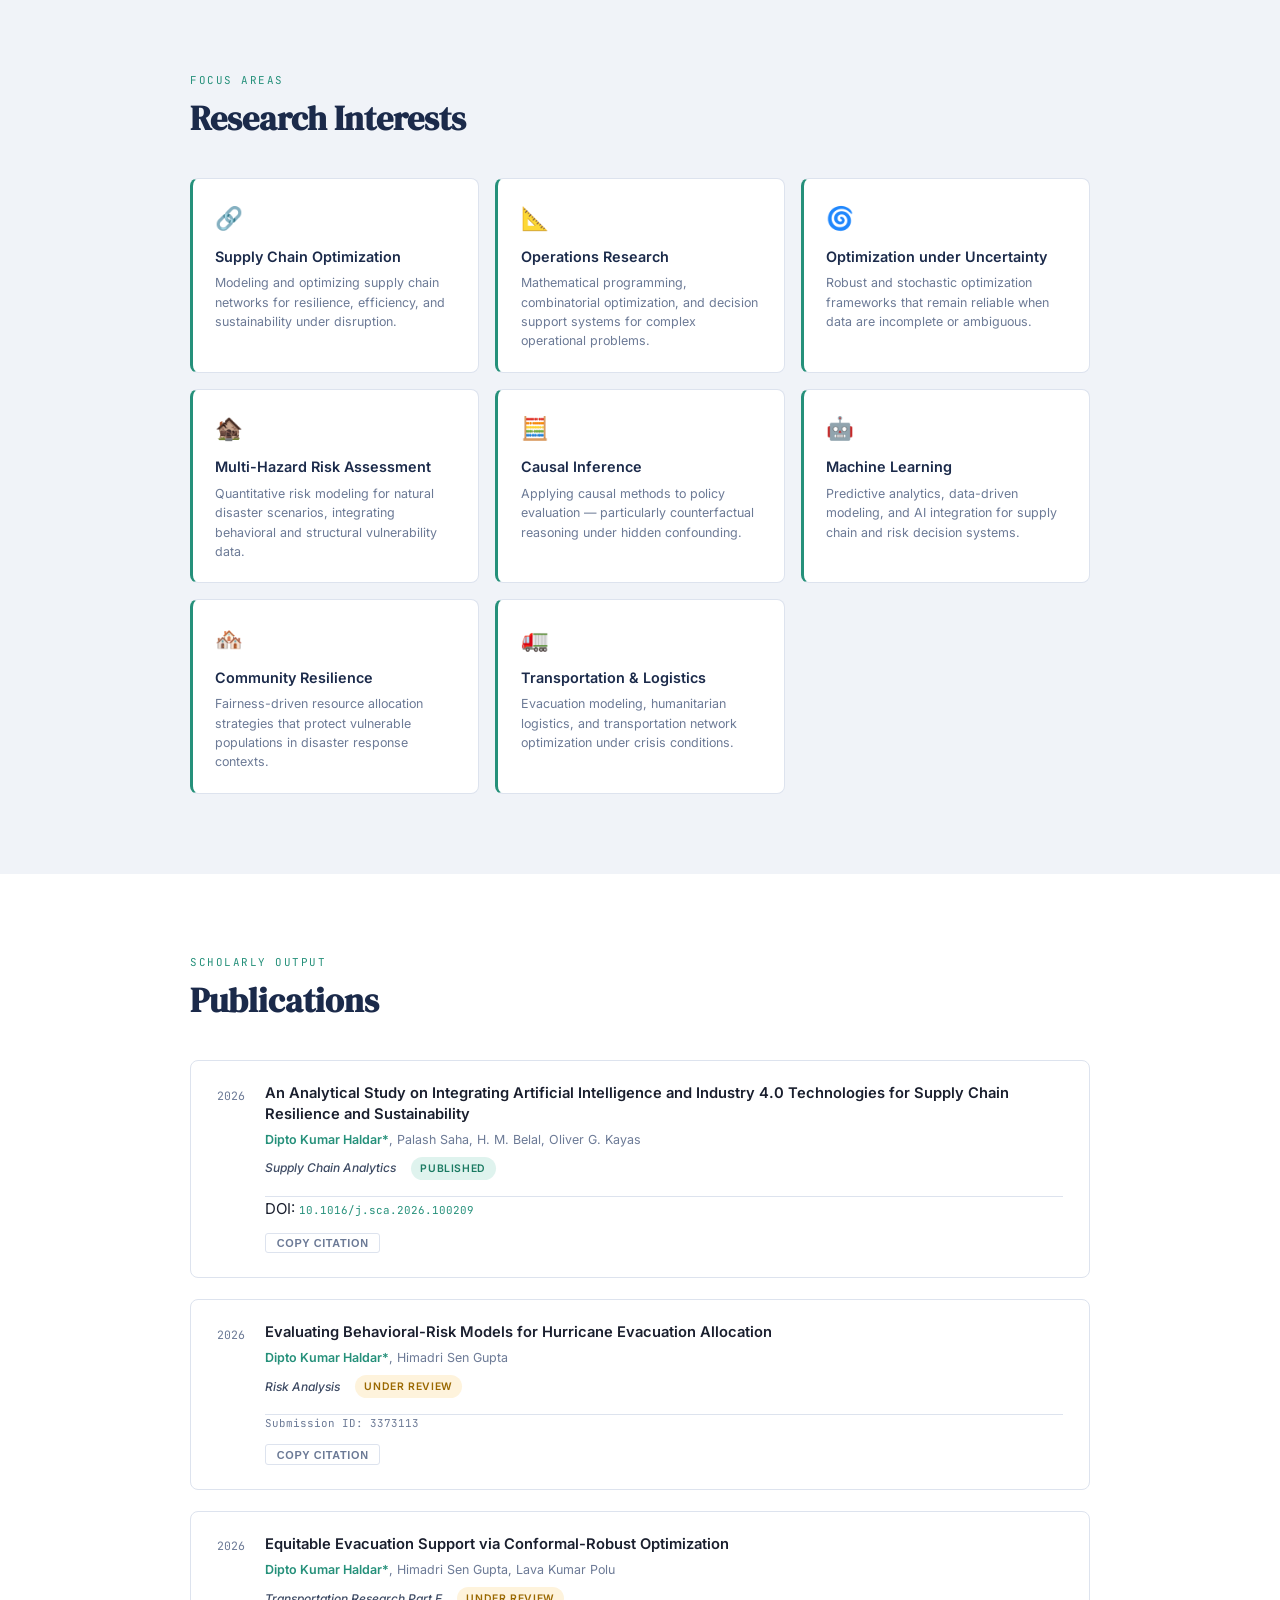
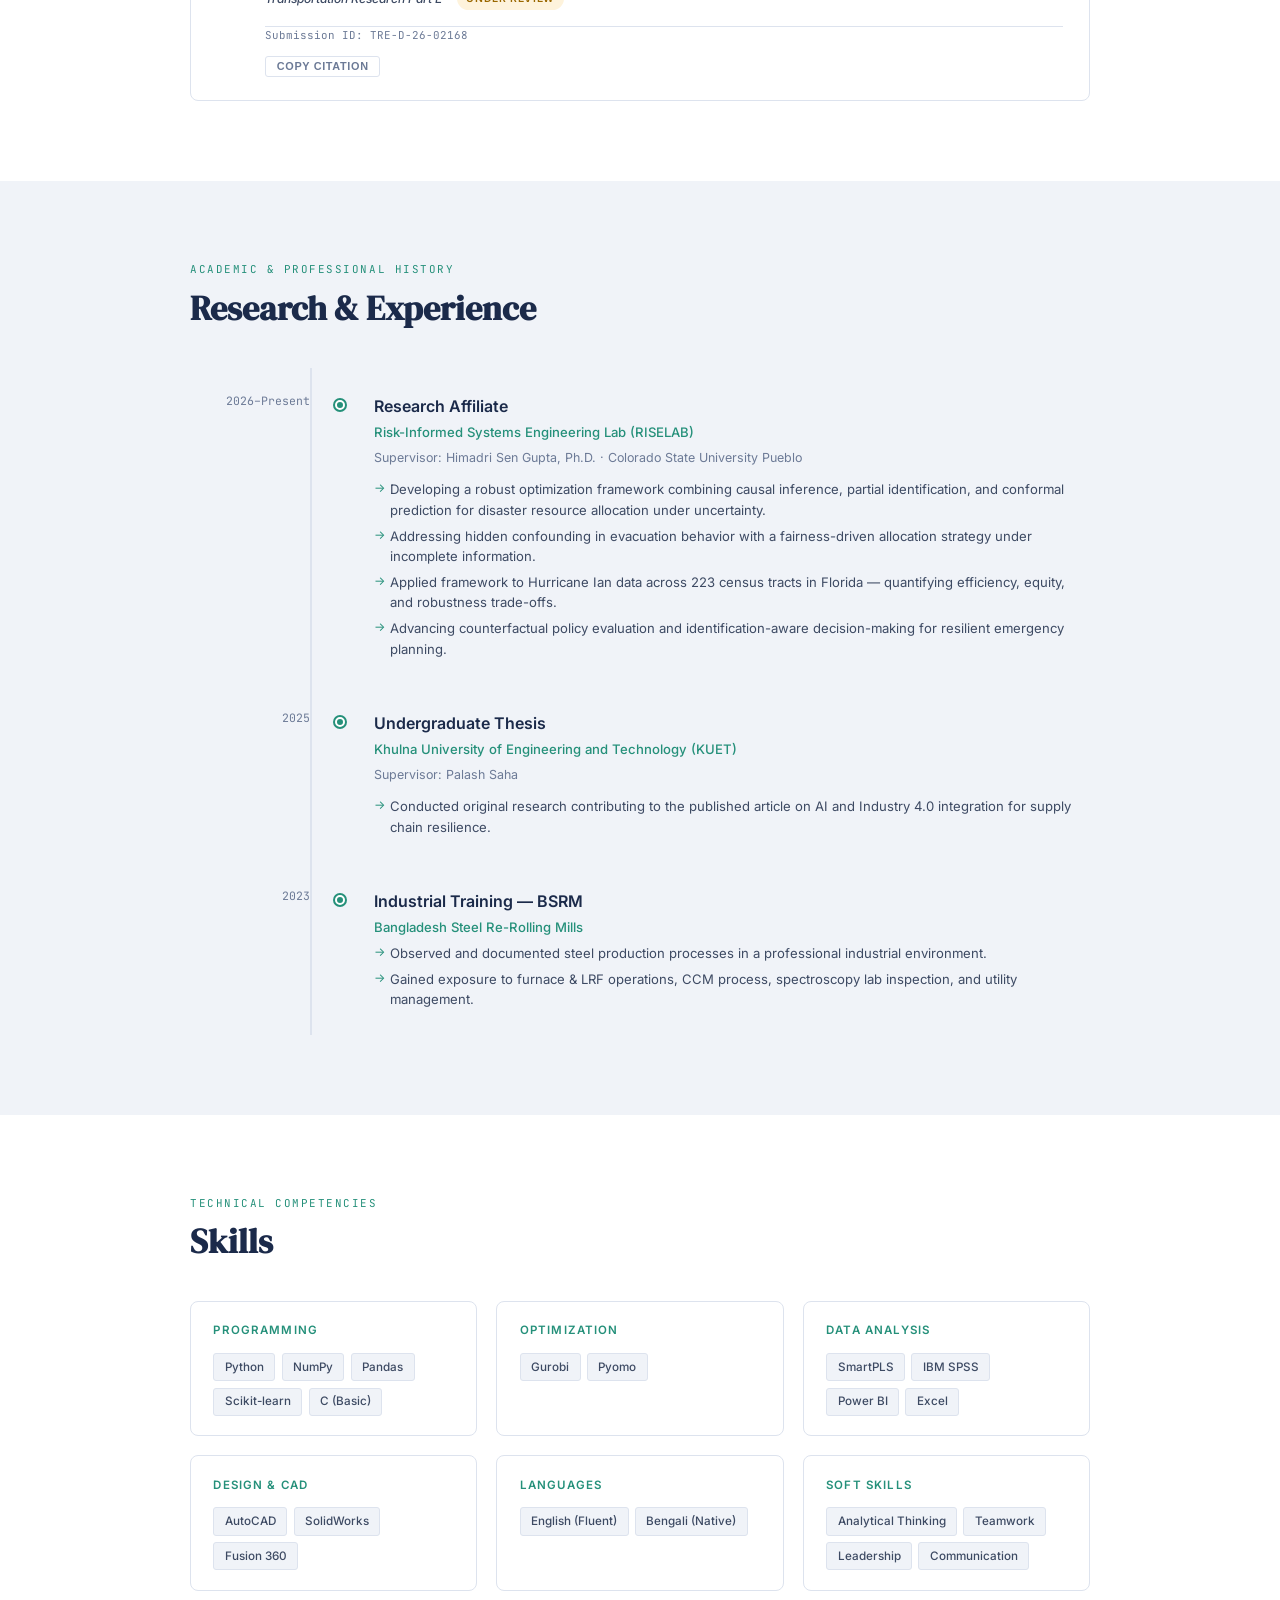
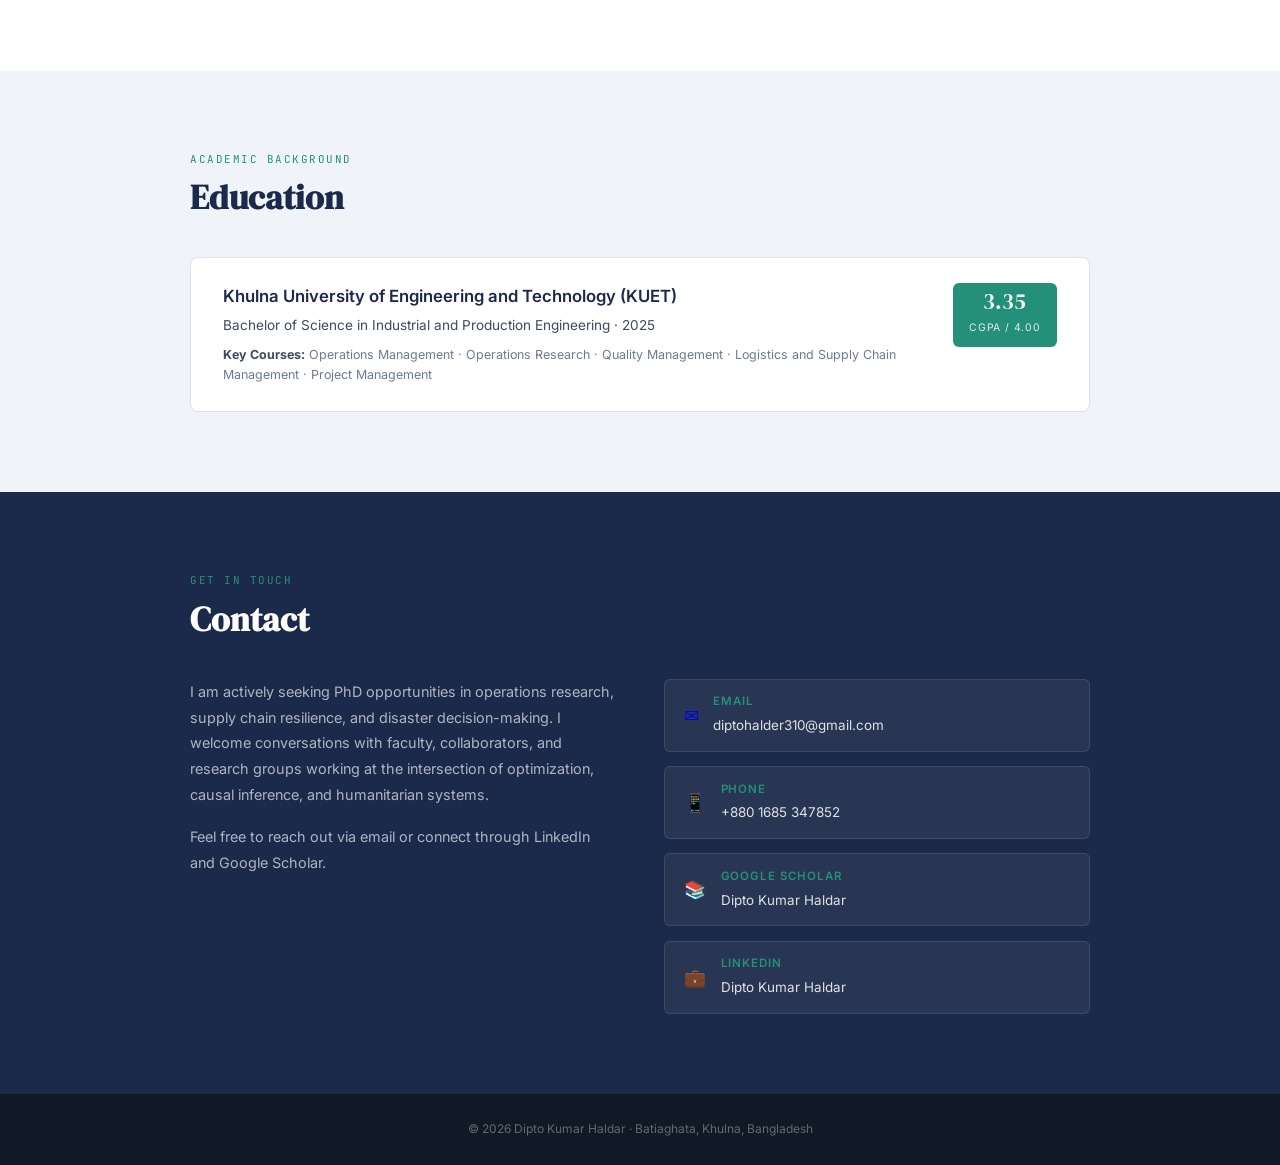
==== commit 15a00214: "Add files via upload" ====
--- a/index.html
+++ b/index.html
@@ -5,462 +5,11 @@
 <meta name="viewport" content="width=device-width, initial-scale=1.0" />
 <title>Dipto Kumar Haldar | Researcher</title>
 <link href="https://fonts.googleapis.com/css2?family=DM+Serif+Display:ital@0;1&family=Inter:wght@300;400;500;600;700&family=JetBrains+Mono:wght@400;500&display=swap" rel="stylesheet" />
-<style>
-  *, *::before, *::after { box-sizing: border-box; margin: 0; padding: 0; }
-
-  :root {
-    --navy:    #1b2a4a;
-    --navy-md: #243660;
-    --teal:    #25907a;
-    --teal-lt: #d3ede8;
-    --slate:   #f0f3f8;
-    --paper:   #ffffff;
-    --ink:     #1a1f2e;
-    --ink-2:   #3d4a63;
-    --ink-3:   #6c7a96;
-    --rule:    #dde3ee;
-    --serif:   'DM Serif Display', Georgia, serif;
-    --sans:    'Inter', system-ui, sans-serif;
-    --mono:    'JetBrains Mono', monospace;
-  }
-
-  html { scroll-behavior: smooth; }
-  body {
-    font-family: var(--sans);
-    color: var(--ink);
-    background: var(--paper);
-    font-size: 15px;
-    line-height: 1.65;
-  }
-
-  /* ── NAV ── */
-  nav {
-    position: fixed; top: 0; left: 0; right: 0;
-    background: rgba(27,42,74,0.97);
-    backdrop-filter: blur(8px);
-    z-index: 100;
-    padding: 0 2rem;
-    display: flex; align-items: center; justify-content: space-between;
-    height: 56px;
-    border-bottom: 1px solid rgba(255,255,255,0.08);
-  }
-  .nav-name {
-    font-family: var(--serif);
-    color: #fff;
-    font-size: 1rem;
-    letter-spacing: 0.01em;
-  }
-  .nav-links {
-    display: flex; gap: 1.6rem; list-style: none;
-  }
-  .nav-links a {
-    color: rgba(255,255,255,0.72);
-    text-decoration: none;
-    font-size: 0.78rem;
-    font-weight: 500;
-    letter-spacing: 0.06em;
-    text-transform: uppercase;
-    transition: color .2s;
-  }
-  .nav-links a:hover { color: #fff; }
-
-  /* ── HERO ── */
-  #hero {
-    background: linear-gradient(135deg, var(--navy) 0%, var(--navy-md) 60%, #1e4a6e 100%);
-    min-height: 100vh;
-    display: flex; align-items: center;
-    padding: 96px 2rem 64px;
-    position: relative;
-    overflow: hidden;
-  }
-  #hero::after {
-    content: '';
-    position: absolute;
-    inset: 0;
-    background: radial-gradient(ellipse at 70% 40%, rgba(37,144,122,.15) 0%, transparent 65%);
-    pointer-events: none;
-  }
-  .hero-inner {
-    max-width: 900px;
-    margin: 0 auto;
-    display: grid;
-    grid-template-columns: 1fr auto;
-    gap: 3rem;
-    align-items: center;
-    width: 100%;
-  }
-  .hero-eyebrow {
-    font-family: var(--mono);
-    font-size: 0.72rem;
-    color: var(--teal);
-    letter-spacing: 0.14em;
-    text-transform: uppercase;
-    margin-bottom: 1rem;
-  }
-  .hero-name {
-    font-family: var(--serif);
-    font-size: clamp(2.2rem, 5vw, 3.4rem);
-    color: #fff;
-    line-height: 1.1;
-    margin-bottom: 0.9rem;
-  }
-  .hero-title {
-    font-size: 1rem;
-    color: rgba(255,255,255,0.65);
-    font-weight: 400;
-    margin-bottom: 1.6rem;
-    line-height: 1.55;
-  }
-  .hero-title strong { color: rgba(255,255,255,0.88); font-weight: 500; }
-  .hero-tags {
-    display: flex; flex-wrap: wrap; gap: 0.5rem;
-    margin-bottom: 2rem;
-  }
-  .hero-tag {
-    background: rgba(37,144,122,.18);
-    border: 1px solid rgba(37,144,122,.35);
-    color: #7ee0cc;
-    font-size: 0.71rem;
-    font-weight: 500;
-    padding: 0.3rem 0.75rem;
-    border-radius: 2rem;
-    letter-spacing: 0.03em;
-  }
-  .hero-cta {
-    display: flex; gap: 1rem; flex-wrap: wrap;
-  }
-  .btn {
-    display: inline-flex; align-items: center; gap: 0.4rem;
-    padding: 0.6rem 1.3rem;
-    border-radius: 4px;
-    font-size: 0.8rem;
-    font-weight: 600;
-    text-decoration: none;
-    letter-spacing: 0.04em;
-    transition: all .2s;
-    cursor: pointer;
-    border: none;
-  }
-  .btn-primary { background: var(--teal); color: #fff; }
-  .btn-primary:hover { background: #1d7a67; }
-  .btn-outline { background: transparent; color: rgba(255,255,255,0.8); border: 1px solid rgba(255,255,255,0.25); }
-  .btn-outline:hover { border-color: rgba(255,255,255,0.6); color: #fff; }
-
-  .hero-avatar {
-    width: 150px; height: 150px;
-    border-radius: 50%;
-    border: 3px solid rgba(37,144,122,.5);
-    background: var(--navy-md);
-    display: flex; align-items: center; justify-content: center;
-    font-family: var(--serif);
-    font-size: 3rem;
-    color: rgba(37,144,122,.9);
-    flex-shrink: 0;
-    box-shadow: 0 0 0 6px rgba(37,144,122,.1);
-  }
-
-  /* ── SECTIONS ── */
-  section { padding: 80px 2rem; }
-  section:nth-child(even) { background: var(--slate); }
-  .section-inner { max-width: 900px; margin: 0 auto; }
-  .section-label {
-    font-family: var(--mono);
-    font-size: 0.68rem;
-    color: var(--teal);
-    letter-spacing: 0.14em;
-    text-transform: uppercase;
-    margin-bottom: 0.6rem;
-  }
-  .section-title {
-    font-family: var(--serif);
-    font-size: clamp(1.6rem, 3vw, 2.1rem);
-    color: var(--navy);
-    margin-bottom: 2.5rem;
-    line-height: 1.15;
-  }
-
-  /* ── ABOUT ── */
-  .about-grid {
-    display: grid;
-    grid-template-columns: 1fr 280px;
-    gap: 3rem;
-    align-items: start;
-  }
-  .about-body p { color: var(--ink-2); margin-bottom: 1rem; line-height: 1.75; }
-  .about-body p:last-child { margin-bottom: 0; }
-  .info-card {
-    background: var(--paper);
-    border: 1px solid var(--rule);
-    border-radius: 8px;
-    padding: 1.4rem;
-  }
-  .info-card h4 {
-    font-size: 0.72rem;
-    text-transform: uppercase;
-    letter-spacing: 0.1em;
-    color: var(--ink-3);
-    margin-bottom: 0.9rem;
-    font-weight: 600;
-  }
-  .info-row {
-    display: flex; align-items: center; gap: 0.6rem;
-    padding: 0.45rem 0;
-    border-bottom: 1px solid var(--rule);
-    font-size: 0.82rem;
-    color: var(--ink-2);
-  }
-  .info-row:last-child { border-bottom: none; }
-  .info-row .icon { width: 16px; text-align: center; color: var(--teal); flex-shrink: 0; }
-  .info-row a { color: var(--teal); text-decoration: none; }
-  .info-row a:hover { text-decoration: underline; }
-
-  /* ── RESEARCH INTERESTS ── */
-  .interests-grid {
-    display: grid;
-    grid-template-columns: repeat(auto-fill, minmax(240px, 1fr));
-    gap: 1rem;
-  }
-  .interest-card {
-    background: var(--paper);
-    border: 1px solid var(--rule);
-    border-radius: 8px;
-    padding: 1.3rem 1.4rem;
-    border-left: 3px solid var(--teal);
-    transition: box-shadow .2s, transform .2s;
-  }
-  .interest-card:hover { box-shadow: 0 4px 16px rgba(0,0,0,.07); transform: translateY(-2px); }
-  .interest-card .i-icon { font-size: 1.4rem; margin-bottom: 0.5rem; }
-  .interest-card h3 { font-size: 0.9rem; font-weight: 600; color: var(--navy); margin-bottom: 0.3rem; }
-  .interest-card p { font-size: 0.78rem; color: var(--ink-3); line-height: 1.55; }
-
-  /* ── PUBLICATIONS ── */
-  .pub-list { display: flex; flex-direction: column; gap: 1.3rem; }
-  .pub-card {
-    background: var(--paper);
-    border: 1px solid var(--rule);
-    border-radius: 8px;
-    padding: 1.4rem 1.6rem;
-    display: grid;
-    grid-template-columns: auto 1fr;
-    gap: 0 1.3rem;
-    position: relative;
-  }
-  .pub-year {
-    font-family: var(--mono);
-    font-size: 0.72rem;
-    color: var(--ink-3);
-    padding-top: 0.15rem;
-    white-space: nowrap;
-  }
-  .pub-body h3 {
-    font-size: 0.92rem;
-    font-weight: 600;
-    color: var(--ink);
-    line-height: 1.4;
-    margin-bottom: 0.35rem;
-  }
-  .pub-authors { font-size: 0.78rem; color: var(--ink-3); margin-bottom: 0.4rem; }
-  .pub-authors strong { color: var(--teal); font-weight: 600; }
-  .pub-meta {
-    display: flex; align-items: center; gap: 0.9rem; flex-wrap: wrap;
-  }
-  .pub-venue {
-    font-size: 0.75rem;
-    font-style: italic;
-    color: var(--ink-2);
-    font-weight: 500;
-  }
-  .pub-badge {
-    font-size: 0.65rem;
-    font-weight: 600;
-    padding: 0.18rem 0.6rem;
-    border-radius: 2rem;
-    letter-spacing: 0.06em;
-    text-transform: uppercase;
-  }
-  .badge-published { background: #dff3ee; color: #1a7a62; }
-  .badge-review    { background: #fef3dc; color: #9a6800; }
-  .pub-doi a {
-    font-family: var(--mono);
-    font-size: 0.68rem;
-    color: var(--teal);
-    text-decoration: none;
-  }
-  .pub-doi a:hover { text-decoration: underline; }
-  .pub-divider {
-    grid-column: 1 / -1;
-    border: none; border-top: 1px solid var(--rule);
-    margin: 1rem 0 0;
-  }
-
-  /* ── EXPERIENCE ── */
-  .timeline { display: flex; flex-direction: column; gap: 0; }
-  .tl-item {
-    display: grid;
-    grid-template-columns: 120px 1fr;
-    gap: 0 2rem;
-    position: relative;
-  }
-  .tl-item::before {
-    content: '';
-    position: absolute;
-    left: 120px;
-    top: 0; bottom: 0;
-    border-left: 2px solid var(--rule);
-    z-index: 0;
-  }
-  .tl-date {
-    padding: 1.6rem 0;
-    font-family: var(--mono);
-    font-size: 0.72rem;
-    color: var(--ink-3);
-    text-align: right;
-    line-height: 1.4;
-  }
-  .tl-body {
-    padding: 1.6rem 0 1.6rem 2rem;
-    position: relative;
-  }
-  .tl-body::before {
-    content: '';
-    position: absolute;
-    left: -0.45rem;
-    top: 2rem;
-    width: 10px; height: 10px;
-    border-radius: 50%;
-    background: var(--teal);
-    border: 2px solid var(--paper);
-    box-shadow: 0 0 0 2px var(--teal);
-    z-index: 1;
-  }
-  .tl-body h3 { font-size: 1rem; font-weight: 600; color: var(--navy); margin-bottom: 0.15rem; }
-  .tl-body .org { font-size: 0.82rem; color: var(--teal); font-weight: 500; margin-bottom: 0.25rem; }
-  .tl-body .sup { font-size: 0.78rem; color: var(--ink-3); margin-bottom: 0.7rem; }
-  .tl-body ul { list-style: none; display: flex; flex-direction: column; gap: 0.35rem; }
-  .tl-body ul li {
-    font-size: 0.82rem;
-    color: var(--ink-2);
-    padding-left: 1rem;
-    position: relative;
-    line-height: 1.55;
-  }
-  .tl-body ul li::before {
-    content: '→';
-    position: absolute; left: 0;
-    color: var(--teal);
-    font-size: 0.75rem;
-  }
-
-  /* ── SKILLS ── */
-  .skills-grid {
-    display: grid;
-    grid-template-columns: repeat(auto-fill, minmax(220px, 1fr));
-    gap: 1.2rem;
-  }
-  .skill-group {
-    background: var(--paper);
-    border: 1px solid var(--rule);
-    border-radius: 8px;
-    padding: 1.2rem 1.4rem;
-  }
-  .skill-group h4 {
-    font-size: 0.72rem;
-    text-transform: uppercase;
-    letter-spacing: 0.1em;
-    color: var(--teal);
-    font-weight: 600;
-    margin-bottom: 0.8rem;
-  }
-  .skill-tags { display: flex; flex-wrap: wrap; gap: 0.4rem; }
-  .skill-tag {
-    background: var(--slate);
-    border: 1px solid var(--rule);
-    color: var(--ink-2);
-    font-size: 0.73rem;
-    padding: 0.22rem 0.65rem;
-    border-radius: 3px;
-    font-weight: 500;
-  }
-
-  /* ── EDUCATION ── */
-  .edu-card {
-    background: var(--paper);
-    border: 1px solid var(--rule);
-    border-radius: 8px;
-    padding: 1.6rem 2rem;
-    display: flex; justify-content: space-between; align-items: start;
-    gap: 1.5rem;
-  }
-  .edu-card h3 { font-size: 1.05rem; font-weight: 600; color: var(--navy); margin-bottom: 0.2rem; }
-  .edu-card .degree { font-size: 0.85rem; color: var(--ink-2); margin-bottom: 0.5rem; }
-  .courses { font-size: 0.78rem; color: var(--ink-3); }
-  .courses strong { color: var(--ink-2); }
-  .cgpa {
-    background: var(--teal);
-    color: #fff;
-    padding: 0.5rem 1rem;
-    border-radius: 6px;
-    text-align: center;
-    flex-shrink: 0;
-  }
-  .cgpa .score { font-family: var(--serif); font-size: 1.4rem; display: block; line-height: 1; }
-  .cgpa .label { font-size: 0.65rem; text-transform: uppercase; letter-spacing: 0.08em; opacity: 0.85; }
-
-  /* ── CONTACT ── */
-  #contact {
-    background: var(--navy);
-    color: #fff;
-  }
-  #contact .section-title { color: #fff; }
-  #contact .section-label { color: var(--teal); }
-  .contact-grid {
-    display: grid;
-    grid-template-columns: 1fr 1fr;
-    gap: 3rem;
-    align-items: start;
-  }
-  .contact-text { font-size: 0.9rem; color: rgba(255,255,255,0.65); line-height: 1.8; }
-  .contact-links { display: flex; flex-direction: column; gap: 0.9rem; }
-  .c-link {
-    display: flex; align-items: center; gap: 0.9rem;
-    background: rgba(255,255,255,0.06);
-    border: 1px solid rgba(255,255,255,0.1);
-    border-radius: 6px;
-    padding: 0.8rem 1.2rem;
-    text-decoration: none;
-    transition: background .2s;
-  }
-  .c-link:hover { background: rgba(255,255,255,0.1); }
-  .c-link .c-icon { font-size: 1.1rem; flex-shrink: 0; }
-  .c-link .c-label { font-size: 0.72rem; text-transform: uppercase; letter-spacing: 0.08em; color: var(--teal); display: block; margin-bottom: 0.1rem; font-weight: 600; }
-  .c-link .c-val { font-size: 0.84rem; color: rgba(255,255,255,0.85); }
-
-  /* ── FOOTER ── */
-  footer {
-    background: #111926;
-    color: rgba(255,255,255,0.35);
-    text-align: center;
-    padding: 1.6rem;
-    font-size: 0.75rem;
-  }
-
-  /* ── RESPONSIVE ── */
-  @media (max-width: 700px) {
-    .hero-inner { grid-template-columns: 1fr; }
-    .hero-avatar { width: 100px; height: 100px; font-size: 2.2rem; margin: 0 auto; }
-    .about-grid { grid-template-columns: 1fr; }
-    .contact-grid { grid-template-columns: 1fr; }
-    .edu-card { flex-direction: column; }
-    .tl-item { grid-template-columns: 80px 1fr; }
-    .tl-item::before { left: 80px; }
-    .nav-links { display: none; }
-  }
-  @media (prefers-reduced-motion: reduce) {
-    * { transition: none !important; animation: none !important; }
-  }
-</style>
+<link rel="stylesheet" href="styles.css" />
 </head>
 <body>
+
+<!-- SKIP LINK (injected by JS) -->
 
 <!-- NAV -->
 <nav>
@@ -473,7 +22,22 @@
     <li><a href="#skills">Skills</a></li>
     <li><a href="#contact">Contact</a></li>
   </ul>
+  <div class="hamburger" aria-label="Toggle menu" role="button" tabindex="0">
+    <span></span><span></span><span></span>
+  </div>
 </nav>
+
+<!-- MOBILE NAV DRAWER -->
+<div class="nav-drawer" aria-hidden="true">
+  <ul>
+    <li><a href="#about">About</a></li>
+    <li><a href="#research">Research</a></li>
+    <li><a href="#publications">Publications</a></li>
+    <li><a href="#experience">Experience</a></li>
+    <li><a href="#skills">Skills</a></li>
+    <li><a href="#contact">Contact</a></li>
+  </ul>
+</div>
 
 <!-- HERO -->
 <section id="hero">
@@ -497,7 +61,7 @@
         <a href="mailto:diptohalder310@gmail.com" class="btn btn-outline">Contact Me</a>
       </div>
     </div>
-    <div class="hero-avatar">DH</div>
+    <div class="hero-avatar" aria-label="DH initials avatar">DH</div>
   </div>
 </section>
 
@@ -525,8 +89,8 @@
           <div class="info-row"><span class="icon">🎓</span> B.Sc. IPE, KUET (2025)</div>
           <div class="info-row"><span class="icon">🔬</span> RISELAB, CSU Pueblo</div>
           <div class="info-row"><span class="icon">📧</span> <a href="mailto:diptohalder310@gmail.com">diptohalder310@gmail.com</a></div>
-          <div class="info-row"><span class="icon">🔗</span> <a href="https://scholar.google.com" target="_blank">Google Scholar</a></div>
-          <div class="info-row"><span class="icon">💼</span> <a href="https://linkedin.com" target="_blank">LinkedIn</a></div>
+          <div class="info-row"><span class="icon">🔗</span> <a href="https://scholar.google.com" target="_blank" rel="noopener">Google Scholar</a></div>
+          <div class="info-row"><span class="icon">💼</span> <a href="https://linkedin.com" target="_blank" rel="noopener">LinkedIn</a></div>
         </div>
       </div>
     </div>
@@ -539,46 +103,14 @@
     <div class="section-label">Focus Areas</div>
     <h2 class="section-title">Research Interests</h2>
     <div class="interests-grid">
-      <div class="interest-card">
-        <div class="i-icon">🔗</div>
-        <h3>Supply Chain Optimization</h3>
-        <p>Modeling and optimizing supply chain networks for resilience, efficiency, and sustainability under disruption.</p>
-      </div>
-      <div class="interest-card">
-        <div class="i-icon">📐</div>
-        <h3>Operations Research</h3>
-        <p>Mathematical programming, combinatorial optimization, and decision support systems for complex operational problems.</p>
-      </div>
-      <div class="interest-card">
-        <div class="i-icon">🌀</div>
-        <h3>Optimization under Uncertainty</h3>
-        <p>Robust and stochastic optimization frameworks that remain reliable when data are incomplete or ambiguous.</p>
-      </div>
-      <div class="interest-card">
-        <div class="i-icon">🏚️</div>
-        <h3>Multi-Hazard Risk Assessment</h3>
-        <p>Quantitative risk modeling for natural disaster scenarios, integrating behavioral and structural vulnerability data.</p>
-      </div>
-      <div class="interest-card">
-        <div class="i-icon">🧮</div>
-        <h3>Causal Inference</h3>
-        <p>Applying causal methods to policy evaluation — particularly counterfactual reasoning under hidden confounding.</p>
-      </div>
-      <div class="interest-card">
-        <div class="i-icon">🤖</div>
-        <h3>Machine Learning</h3>
-        <p>Predictive analytics, data-driven modeling, and AI integration for supply chain and risk decision systems.</p>
-      </div>
-      <div class="interest-card">
-        <div class="i-icon">🏘️</div>
-        <h3>Community Resilience</h3>
-        <p>Fairness-driven resource allocation strategies that protect vulnerable populations in disaster response contexts.</p>
-      </div>
-      <div class="interest-card">
-        <div class="i-icon">🚛</div>
-        <h3>Transportation & Logistics</h3>
-        <p>Evacuation modeling, humanitarian logistics, and transportation network optimization under crisis conditions.</p>
-      </div>
+      <div class="interest-card"><div class="i-icon">🔗</div><h3>Supply Chain Optimization</h3><p>Modeling and optimizing supply chain networks for resilience, efficiency, and sustainability under disruption.</p></div>
+      <div class="interest-card"><div class="i-icon">📐</div><h3>Operations Research</h3><p>Mathematical programming, combinatorial optimization, and decision support systems for complex operational problems.</p></div>
+      <div class="interest-card"><div class="i-icon">🌀</div><h3>Optimization under Uncertainty</h3><p>Robust and stochastic optimization frameworks that remain reliable when data are incomplete or ambiguous.</p></div>
+      <div class="interest-card"><div class="i-icon">🏚️</div><h3>Multi-Hazard Risk Assessment</h3><p>Quantitative risk modeling for natural disaster scenarios, integrating behavioral and structural vulnerability data.</p></div>
+      <div class="interest-card"><div class="i-icon">🧮</div><h3>Causal Inference</h3><p>Applying causal methods to policy evaluation — particularly counterfactual reasoning under hidden confounding.</p></div>
+      <div class="interest-card"><div class="i-icon">🤖</div><h3>Machine Learning</h3><p>Predictive analytics, data-driven modeling, and AI integration for supply chain and risk decision systems.</p></div>
+      <div class="interest-card"><div class="i-icon">🏘️</div><h3>Community Resilience</h3><p>Fairness-driven resource allocation strategies that protect vulnerable populations in disaster response contexts.</p></div>
+      <div class="interest-card"><div class="i-icon">🚛</div><h3>Transportation &amp; Logistics</h3><p>Evacuation modeling, humanitarian logistics, and transportation network optimization under crisis conditions.</p></div>
     </div>
   </div>
 </section>
@@ -590,7 +122,6 @@
     <h2 class="section-title">Publications</h2>
     <div class="pub-list">
 
-      <!-- Published -->
       <div class="pub-card">
         <div class="pub-year">2026</div>
         <div class="pub-body">
@@ -601,13 +132,10 @@
             <span class="pub-badge badge-published">Published</span>
           </div>
           <hr class="pub-divider" />
-          <div class="pub-doi">
-            DOI: <a href="https://doi.org/10.1016/j.sca.2026.100209" target="_blank">10.1016/j.sca.2026.100209</a>
-          </div>
-        </div>
-      </div>
-
-      <!-- Under Review 1 -->
+          <div class="pub-doi">DOI: <a href="https://doi.org/10.1016/j.sca.2026.100209" target="_blank" rel="noopener">10.1016/j.sca.2026.100209</a></div>
+        </div>
+      </div>
+
       <div class="pub-card">
         <div class="pub-year">2026</div>
         <div class="pub-body">
@@ -618,13 +146,10 @@
             <span class="pub-badge badge-review">Under Review</span>
           </div>
           <hr class="pub-divider" />
-          <div class="pub-doi" style="color: var(--ink-3); font-family: var(--mono); font-size: 0.68rem;">
-            Submission ID: 3373113
-          </div>
-        </div>
-      </div>
-
-      <!-- Under Review 2 -->
+          <div class="pub-meta-id">Submission ID: 3373113</div>
+        </div>
+      </div>
+
       <div class="pub-card">
         <div class="pub-year">2026</div>
         <div class="pub-body">
@@ -635,9 +160,7 @@
             <span class="pub-badge badge-review">Under Review</span>
           </div>
           <hr class="pub-divider" />
-          <div class="pub-doi" style="color: var(--ink-3); font-family: var(--mono); font-size: 0.68rem;">
-            Submission ID: TRE-D-26-02168
-          </div>
+          <div class="pub-meta-id">Submission ID: TRE-D-26-02168</div>
         </div>
       </div>
 
@@ -648,8 +171,8 @@
 <!-- EXPERIENCE -->
 <section id="experience">
   <div class="section-inner">
-    <div class="section-label">Academic & Professional History</div>
-    <h2 class="section-title">Research & Experience</h2>
+    <div class="section-label">Academic &amp; Professional History</div>
+    <h2 class="section-title">Research &amp; Experience</h2>
     <div class="timeline">
 
       <div class="tl-item">
@@ -686,7 +209,7 @@
           <div class="org">Bangladesh Steel Re-Rolling Mills</div>
           <ul>
             <li>Observed and documented steel production processes in a professional industrial environment.</li>
-            <li>Gained exposure to furnace & LRF operations, CCM process, spectroscopy lab inspection, and utility management.</li>
+            <li>Gained exposure to furnace &amp; LRF operations, CCM process, spectroscopy lab inspection, and utility management.</li>
           </ul>
         </div>
       </div>
@@ -701,56 +224,12 @@
     <div class="section-label">Technical Competencies</div>
     <h2 class="section-title">Skills</h2>
     <div class="skills-grid">
-      <div class="skill-group">
-        <h4>Programming</h4>
-        <div class="skill-tags">
-          <span class="skill-tag">Python</span>
-          <span class="skill-tag">NumPy</span>
-          <span class="skill-tag">Pandas</span>
-          <span class="skill-tag">Scikit-learn</span>
-          <span class="skill-tag">C (Basic)</span>
-        </div>
-      </div>
-      <div class="skill-group">
-        <h4>Optimization</h4>
-        <div class="skill-tags">
-          <span class="skill-tag">Gurobi</span>
-          <span class="skill-tag">Pyomo</span>
-        </div>
-      </div>
-      <div class="skill-group">
-        <h4>Data Analysis</h4>
-        <div class="skill-tags">
-          <span class="skill-tag">SmartPLS</span>
-          <span class="skill-tag">IBM SPSS</span>
-          <span class="skill-tag">Power BI</span>
-          <span class="skill-tag">Excel</span>
-        </div>
-      </div>
-      <div class="skill-group">
-        <h4>Design & CAD</h4>
-        <div class="skill-tags">
-          <span class="skill-tag">AutoCAD</span>
-          <span class="skill-tag">SolidWorks</span>
-          <span class="skill-tag">Fusion 360</span>
-        </div>
-      </div>
-      <div class="skill-group">
-        <h4>Languages</h4>
-        <div class="skill-tags">
-          <span class="skill-tag">English (Fluent)</span>
-          <span class="skill-tag">Bengali (Native)</span>
-        </div>
-      </div>
-      <div class="skill-group">
-        <h4>Soft Skills</h4>
-        <div class="skill-tags">
-          <span class="skill-tag">Analytical Thinking</span>
-          <span class="skill-tag">Teamwork</span>
-          <span class="skill-tag">Leadership</span>
-          <span class="skill-tag">Communication</span>
-        </div>
-      </div>
+      <div class="skill-group"><h4>Programming</h4><div class="skill-tags"><span class="skill-tag">Python</span><span class="skill-tag">NumPy</span><span class="skill-tag">Pandas</span><span class="skill-tag">Scikit-learn</span><span class="skill-tag">C (Basic)</span></div></div>
+      <div class="skill-group"><h4>Optimization</h4><div class="skill-tags"><span class="skill-tag">Gurobi</span><span class="skill-tag">Pyomo</span></div></div>
+      <div class="skill-group"><h4>Data Analysis</h4><div class="skill-tags"><span class="skill-tag">SmartPLS</span><span class="skill-tag">IBM SPSS</span><span class="skill-tag">Power BI</span><span class="skill-tag">Excel</span></div></div>
+      <div class="skill-group"><h4>Design &amp; CAD</h4><div class="skill-tags"><span class="skill-tag">AutoCAD</span><span class="skill-tag">SolidWorks</span><span class="skill-tag">Fusion 360</span></div></div>
+      <div class="skill-group"><h4>Languages</h4><div class="skill-tags"><span class="skill-tag">English (Fluent)</span><span class="skill-tag">Bengali (Native)</span></div></div>
+      <div class="skill-group"><h4>Soft Skills</h4><div class="skill-tags"><span class="skill-tag">Analytical Thinking</span><span class="skill-tag">Teamwork</span><span class="skill-tag">Leadership</span><span class="skill-tag">Communication</span></div></div>
     </div>
   </div>
 </section>
@@ -764,9 +243,7 @@
       <div>
         <h3>Khulna University of Engineering and Technology (KUET)</h3>
         <div class="degree">Bachelor of Science in Industrial and Production Engineering · 2025</div>
-        <div class="courses">
-          <strong>Key Courses:</strong> Operations Management · Operations Research · Quality Management · Logistics and Supply Chain Management · Project Management
-        </div>
+        <div class="courses"><strong>Key Courses:</strong> Operations Management · Operations Research · Quality Management · Logistics and Supply Chain Management · Project Management</div>
       </div>
       <div class="cgpa">
         <span class="score">3.35</span>
@@ -784,38 +261,13 @@
     <div class="contact-grid">
       <div class="contact-text">
         <p>I am actively seeking PhD opportunities in operations research, supply chain resilience, and disaster decision-making. I welcome conversations with faculty, collaborators, and research groups working at the intersection of optimization, causal inference, and humanitarian systems.</p>
-        <br>
         <p>Feel free to reach out via email or connect through LinkedIn and Google Scholar.</p>
       </div>
       <div class="contact-links">
-        <a class="c-link" href="mailto:diptohalder310@gmail.com">
-          <span class="c-icon">✉️</span>
-          <div>
-            <span class="c-label">Email</span>
-            <span class="c-val">diptohalder310@gmail.com</span>
-          </div>
-        </a>
-        <a class="c-link" href="tel:+8801685347852">
-          <span class="c-icon">📱</span>
-          <div>
-            <span class="c-label">Phone</span>
-            <span class="c-val">+880 1685 347852</span>
-          </div>
-        </a>
-        <a class="c-link" href="https://scholar.google.com" target="_blank">
-          <span class="c-icon">📚</span>
-          <div>
-            <span class="c-label">Google Scholar</span>
-            <span class="c-val">Dipto Kumar Haldar</span>
-          </div>
-        </a>
-        <a class="c-link" href="https://linkedin.com" target="_blank">
-          <span class="c-icon">💼</span>
-          <div>
-            <span class="c-label">LinkedIn</span>
-            <span class="c-val">Dipto Kumar Haldar</span>
-          </div>
-        </a>
+        <a class="c-link" href="mailto:diptohalder310@gmail.com"><span class="c-icon">✉️</span><div><span class="c-label">Email</span><span class="c-val">diptohalder310@gmail.com</span></div></a>
+        <a class="c-link" href="tel:+8801685347852"><span class="c-icon">📱</span><div><span class="c-label">Phone</span><span class="c-val">+880 1685 347852</span></div></a>
+        <a class="c-link" href="https://scholar.google.com" target="_blank" rel="noopener"><span class="c-icon">📚</span><div><span class="c-label">Google Scholar</span><span class="c-val">Dipto Kumar Haldar</span></div></a>
+        <a class="c-link" href="https://linkedin.com" target="_blank" rel="noopener"><span class="c-icon">💼</span><div><span class="c-label">LinkedIn</span><span class="c-val">Dipto Kumar Haldar</span></div></a>
       </div>
     </div>
   </div>
@@ -825,5 +277,9 @@
   © 2026 Dipto Kumar Haldar · Batiaghata, Khulna, Bangladesh
 </footer>
 
+<!-- BACK TO TOP -->
+<button id="back-to-top" aria-label="Back to top">↑</button>
+
+<script src="script.js"></script>
 </body>
 </html>
--- a/styles.css
+++ b/styles.css
@@ -0,0 +1,623 @@
+/* ── RESET & VARIABLES ── */
+*, *::before, *::after { box-sizing: border-box; margin: 0; padding: 0; }
+
+:root {
+  --navy:    #1b2a4a;
+  --navy-md: #243660;
+  --teal:    #25907a;
+  --teal-lt: #d3ede8;
+  --slate:   #f0f3f8;
+  --paper:   #ffffff;
+  --ink:     #1a1f2e;
+  --ink-2:   #3d4a63;
+  --ink-3:   #6c7a96;
+  --rule:    #dde3ee;
+  --serif:   'DM Serif Display', Georgia, serif;
+  --sans:    'Inter', system-ui, sans-serif;
+  --mono:    'JetBrains Mono', monospace;
+}
+
+html { scroll-behavior: smooth; }
+body {
+  font-family: var(--sans);
+  color: var(--ink);
+  background: var(--paper);
+  font-size: 15px;
+  line-height: 1.65;
+}
+
+/* ── NAV ── */
+nav {
+  position: fixed; top: 0; left: 0; right: 0;
+  background: rgba(27,42,74,0.97);
+  backdrop-filter: blur(8px);
+  z-index: 100;
+  padding: 0 2rem;
+  display: flex; align-items: center; justify-content: space-between;
+  height: 56px;
+  border-bottom: 1px solid rgba(255,255,255,0.08);
+  transition: box-shadow 0.3s;
+}
+nav.scrolled {
+  box-shadow: 0 2px 20px rgba(0,0,0,0.3);
+}
+.nav-name {
+  font-family: var(--serif);
+  color: #fff;
+  font-size: 1rem;
+  letter-spacing: 0.01em;
+}
+.nav-links {
+  display: flex; gap: 1.6rem; list-style: none;
+}
+.nav-links a {
+  color: rgba(255,255,255,0.72);
+  text-decoration: none;
+  font-size: 0.78rem;
+  font-weight: 500;
+  letter-spacing: 0.06em;
+  text-transform: uppercase;
+  transition: color .2s;
+  position: relative;
+  padding-bottom: 2px;
+}
+.nav-links a::after {
+  content: '';
+  position: absolute;
+  bottom: -2px; left: 0; right: 0;
+  height: 2px;
+  background: var(--teal);
+  transform: scaleX(0);
+  transition: transform 0.2s;
+  transform-origin: left;
+}
+.nav-links a:hover { color: #fff; }
+.nav-links a:hover::after,
+.nav-links a.active::after { transform: scaleX(1); }
+.nav-links a.active { color: #fff; }
+
+/* Hamburger */
+.hamburger {
+  display: none;
+  flex-direction: column;
+  gap: 5px;
+  cursor: pointer;
+  padding: 4px;
+}
+.hamburger span {
+  display: block;
+  width: 22px; height: 2px;
+  background: rgba(255,255,255,0.8);
+  border-radius: 2px;
+  transition: all 0.3s;
+}
+.hamburger.open span:nth-child(1) { transform: translateY(7px) rotate(45deg); }
+.hamburger.open span:nth-child(2) { opacity: 0; }
+.hamburger.open span:nth-child(3) { transform: translateY(-7px) rotate(-45deg); }
+
+/* Mobile nav drawer */
+.nav-drawer {
+  display: none;
+  position: fixed;
+  top: 56px; left: 0; right: 0;
+  background: rgba(27,42,74,0.98);
+  padding: 1rem 2rem 1.5rem;
+  z-index: 99;
+  border-bottom: 1px solid rgba(255,255,255,0.1);
+}
+.nav-drawer.open { display: block; }
+.nav-drawer ul {
+  list-style: none;
+  display: flex; flex-direction: column; gap: 0.2rem;
+}
+.nav-drawer ul a {
+  display: block;
+  padding: 0.6rem 0;
+  color: rgba(255,255,255,0.8);
+  text-decoration: none;
+  font-size: 0.85rem;
+  font-weight: 500;
+  letter-spacing: 0.06em;
+  text-transform: uppercase;
+  border-bottom: 1px solid rgba(255,255,255,0.07);
+  transition: color 0.2s;
+}
+.nav-drawer ul a:hover { color: var(--teal); }
+
+/* ── HERO ── */
+#hero {
+  background: linear-gradient(135deg, var(--navy) 0%, var(--navy-md) 60%, #1e4a6e 100%);
+  min-height: 100vh;
+  display: flex; align-items: center;
+  padding: 96px 2rem 64px;
+  position: relative;
+  overflow: hidden;
+}
+#hero::before {
+  content: '';
+  position: absolute;
+  top: -60px; right: -60px;
+  width: 420px; height: 420px;
+  border-radius: 50%;
+  background: rgba(37,144,122,0.06);
+  pointer-events: none;
+}
+#hero::after {
+  content: '';
+  position: absolute;
+  inset: 0;
+  background: radial-gradient(ellipse at 70% 40%, rgba(37,144,122,.15) 0%, transparent 65%);
+  pointer-events: none;
+}
+.hero-inner {
+  max-width: 900px;
+  margin: 0 auto;
+  display: grid;
+  grid-template-columns: 1fr auto;
+  gap: 3rem;
+  align-items: center;
+  width: 100%;
+  position: relative;
+  z-index: 1;
+}
+.hero-eyebrow {
+  font-family: var(--mono);
+  font-size: 0.72rem;
+  color: var(--teal);
+  letter-spacing: 0.14em;
+  text-transform: uppercase;
+  margin-bottom: 1rem;
+  opacity: 0;
+  animation: fadeUp 0.6s 0.1s forwards;
+}
+.hero-name {
+  font-family: var(--serif);
+  font-size: clamp(2.2rem, 5vw, 3.4rem);
+  color: #fff;
+  line-height: 1.1;
+  margin-bottom: 0.9rem;
+  opacity: 0;
+  animation: fadeUp 0.6s 0.25s forwards;
+}
+.hero-title {
+  font-size: 1rem;
+  color: rgba(255,255,255,0.65);
+  font-weight: 400;
+  margin-bottom: 1.6rem;
+  line-height: 1.55;
+  opacity: 0;
+  animation: fadeUp 0.6s 0.4s forwards;
+}
+.hero-title strong { color: rgba(255,255,255,0.88); font-weight: 500; }
+.hero-tags {
+  display: flex; flex-wrap: wrap; gap: 0.5rem;
+  margin-bottom: 2rem;
+  opacity: 0;
+  animation: fadeUp 0.6s 0.55s forwards;
+}
+.hero-tag {
+  background: rgba(37,144,122,.18);
+  border: 1px solid rgba(37,144,122,.35);
+  color: #7ee0cc;
+  font-size: 0.71rem;
+  font-weight: 500;
+  padding: 0.3rem 0.75rem;
+  border-radius: 2rem;
+  letter-spacing: 0.03em;
+}
+.hero-cta {
+  display: flex; gap: 1rem; flex-wrap: wrap;
+  opacity: 0;
+  animation: fadeUp 0.6s 0.7s forwards;
+}
+
+/* Buttons */
+.btn {
+  display: inline-flex; align-items: center; gap: 0.4rem;
+  padding: 0.6rem 1.3rem;
+  border-radius: 4px;
+  font-size: 0.8rem;
+  font-weight: 600;
+  text-decoration: none;
+  letter-spacing: 0.04em;
+  transition: all .2s;
+  cursor: pointer;
+  border: none;
+}
+.btn-primary { background: var(--teal); color: #fff; }
+.btn-primary:hover { background: #1d7a67; transform: translateY(-1px); box-shadow: 0 4px 12px rgba(37,144,122,0.4); }
+.btn-outline { background: transparent; color: rgba(255,255,255,0.8); border: 1px solid rgba(255,255,255,0.25); }
+.btn-outline:hover { border-color: rgba(255,255,255,0.6); color: #fff; transform: translateY(-1px); }
+
+.hero-avatar {
+  width: 150px; height: 150px;
+  border-radius: 50%;
+  border: 3px solid rgba(37,144,122,.5);
+  background: var(--navy-md);
+  display: flex; align-items: center; justify-content: center;
+  font-family: var(--serif);
+  font-size: 3rem;
+  color: rgba(37,144,122,.9);
+  flex-shrink: 0;
+  box-shadow: 0 0 0 6px rgba(37,144,122,.1);
+  opacity: 0;
+  animation: fadeIn 0.8s 0.3s forwards;
+  overflow: hidden; /* ensure child image is clipped to circle */
+}
+
+/* Ensure any <img> placed inside the avatar fills and is cropped */
+.hero-avatar img {
+  width: 320%;
+  height: 320%;
+  object-fit: cover;
+  display: block;
+  border-radius: 50%;
+}
+
+/* ── SECTIONS ── */
+section { padding: 80px 2rem; }
+section:nth-child(even) { background: var(--slate); }
+.section-inner { max-width: 900px; margin: 0 auto; }
+.section-label {
+  font-family: var(--mono);
+  font-size: 0.68rem;
+  color: var(--teal);
+  letter-spacing: 0.14em;
+  text-transform: uppercase;
+  margin-bottom: 0.6rem;
+}
+.section-title {
+  font-family: var(--serif);
+  font-size: clamp(1.6rem, 3vw, 2.1rem);
+  color: var(--navy);
+  margin-bottom: 2.5rem;
+  line-height: 1.15;
+}
+
+/* Scroll reveal */
+.reveal {
+  opacity: 0;
+  transform: translateY(24px);
+  transition: opacity 0.55s ease, transform 0.55s ease;
+}
+.reveal.visible {
+  opacity: 1;
+  transform: translateY(0);
+}
+
+/* ── ABOUT ── */
+.about-grid {
+  display: grid;
+  grid-template-columns: 1fr 280px;
+  gap: 3rem;
+  align-items: start;
+}
+.about-body p { color: var(--ink-2); margin-bottom: 1rem; line-height: 1.75; }
+.about-body p:last-child { margin-bottom: 0; }
+.info-card {
+  background: var(--paper);
+  border: 1px solid var(--rule);
+  border-radius: 8px;
+  padding: 1.4rem;
+}
+.info-card h4 {
+  font-size: 0.72rem;
+  text-transform: uppercase;
+  letter-spacing: 0.1em;
+  color: var(--ink-3);
+  margin-bottom: 0.9rem;
+  font-weight: 600;
+}
+.info-row {
+  display: flex; align-items: center; gap: 0.6rem;
+  padding: 0.45rem 0;
+  border-bottom: 1px solid var(--rule);
+  font-size: 0.82rem;
+  color: var(--ink-2);
+}
+.info-row:last-child { border-bottom: none; }
+.info-row .icon { width: 16px; text-align: center; color: var(--teal); flex-shrink: 0; }
+.info-row a { color: var(--teal); text-decoration: none; }
+.info-row a:hover { text-decoration: underline; }
+
+/* ── RESEARCH INTERESTS ── */
+.interests-grid {
+  display: grid;
+  grid-template-columns: repeat(auto-fill, minmax(240px, 1fr));
+  gap: 1rem;
+}
+.interest-card {
+  background: var(--paper);
+  border: 1px solid var(--rule);
+  border-radius: 8px;
+  padding: 1.3rem 1.4rem;
+  border-left: 3px solid var(--teal);
+  transition: box-shadow .25s, transform .25s;
+}
+.interest-card:hover {
+  box-shadow: 0 6px 20px rgba(0,0,0,.08);
+  transform: translateY(-3px);
+}
+.interest-card .i-icon { font-size: 1.4rem; margin-bottom: 0.5rem; }
+.interest-card h3 { font-size: 0.9rem; font-weight: 600; color: var(--navy); margin-bottom: 0.3rem; }
+.interest-card p { font-size: 0.78rem; color: var(--ink-3); line-height: 1.55; }
+
+/* ── PUBLICATIONS ── */
+.pub-list { display: flex; flex-direction: column; gap: 1.3rem; }
+.pub-card {
+  background: var(--paper);
+  border: 1px solid var(--rule);
+  border-radius: 8px;
+  padding: 1.4rem 1.6rem;
+  display: grid;
+  grid-template-columns: auto 1fr;
+  gap: 0 1.3rem;
+  transition: box-shadow .25s, transform .25s;
+}
+.pub-card:hover {
+  box-shadow: 0 6px 20px rgba(0,0,0,.07);
+  transform: translateY(-2px);
+}
+.pub-year {
+  font-family: var(--mono);
+  font-size: 0.72rem;
+  color: var(--ink-3);
+  padding-top: 0.15rem;
+  white-space: nowrap;
+}
+.pub-body h3 {
+  font-size: 0.92rem;
+  font-weight: 600;
+  color: var(--ink);
+  line-height: 1.4;
+  margin-bottom: 0.35rem;
+}
+.pub-authors { font-size: 0.78rem; color: var(--ink-3); margin-bottom: 0.4rem; }
+.pub-authors strong { color: var(--teal); font-weight: 600; }
+.pub-meta { display: flex; align-items: center; gap: 0.9rem; flex-wrap: wrap; }
+.pub-venue { font-size: 0.75rem; font-style: italic; color: var(--ink-2); font-weight: 500; }
+.pub-badge {
+  font-size: 0.65rem;
+  font-weight: 600;
+  padding: 0.18rem 0.6rem;
+  border-radius: 2rem;
+  letter-spacing: 0.06em;
+  text-transform: uppercase;
+}
+.badge-published { background: #dff3ee; color: #1a7a62; }
+.badge-review    { background: #fef3dc; color: #9a6800; }
+.pub-doi a {
+  font-family: var(--mono);
+  font-size: 0.68rem;
+  color: var(--teal);
+  text-decoration: none;
+}
+.pub-doi a:hover { text-decoration: underline; }
+.pub-meta-id {
+  color: var(--ink-3);
+  font-family: var(--mono);
+  font-size: 0.68rem;
+}
+.pub-divider {
+  grid-column: 1 / -1;
+  border: none;
+  border-top: 1px solid var(--rule);
+  margin: 1rem 0 0;
+}
+
+/* ── TIMELINE / EXPERIENCE ── */
+.timeline { display: flex; flex-direction: column; }
+.tl-item {
+  display: grid;
+  grid-template-columns: 120px 1fr;
+  gap: 0 2rem;
+  position: relative;
+}
+.tl-item::before {
+  content: '';
+  position: absolute;
+  left: 120px;
+  top: 0; bottom: 0;
+  border-left: 2px solid var(--rule);
+  z-index: 0;
+}
+.tl-date {
+  padding: 1.6rem 0;
+  font-family: var(--mono);
+  font-size: 0.72rem;
+  color: var(--ink-3);
+  text-align: right;
+  line-height: 1.4;
+}
+.tl-body {
+  padding: 1.6rem 0 1.6rem 2rem;
+  position: relative;
+}
+.tl-body::before {
+  content: '';
+  position: absolute;
+  left: -0.45rem;
+  top: 2rem;
+  width: 10px; height: 10px;
+  border-radius: 50%;
+  background: var(--teal);
+  border: 2px solid var(--paper);
+  box-shadow: 0 0 0 2px var(--teal);
+  z-index: 1;
+}
+.tl-body h3 { font-size: 1rem; font-weight: 600; color: var(--navy); margin-bottom: 0.15rem; }
+.tl-body .org { font-size: 0.82rem; color: var(--teal); font-weight: 500; margin-bottom: 0.25rem; }
+.tl-body .sup { font-size: 0.78rem; color: var(--ink-3); margin-bottom: 0.7rem; }
+.tl-body ul { list-style: none; display: flex; flex-direction: column; gap: 0.35rem; }
+.tl-body ul li {
+  font-size: 0.82rem;
+  color: var(--ink-2);
+  padding-left: 1rem;
+  position: relative;
+  line-height: 1.55;
+}
+.tl-body ul li::before {
+  content: '→';
+  position: absolute; left: 0;
+  color: var(--teal);
+  font-size: 0.75rem;
+}
+
+/* ── SKILLS ── */
+.skills-grid {
+  display: grid;
+  grid-template-columns: repeat(auto-fill, minmax(220px, 1fr));
+  gap: 1.2rem;
+}
+.skill-group {
+  background: var(--paper);
+  border: 1px solid var(--rule);
+  border-radius: 8px;
+  padding: 1.2rem 1.4rem;
+  transition: box-shadow .25s;
+}
+.skill-group:hover { box-shadow: 0 4px 14px rgba(0,0,0,.06); }
+.skill-group h4 {
+  font-size: 0.72rem;
+  text-transform: uppercase;
+  letter-spacing: 0.1em;
+  color: var(--teal);
+  font-weight: 600;
+  margin-bottom: 0.8rem;
+}
+.skill-tags { display: flex; flex-wrap: wrap; gap: 0.4rem; }
+.skill-tag {
+  background: var(--slate);
+  border: 1px solid var(--rule);
+  color: var(--ink-2);
+  font-size: 0.73rem;
+  padding: 0.22rem 0.65rem;
+  border-radius: 3px;
+  font-weight: 500;
+  transition: background .2s, border-color .2s;
+}
+.skill-tag:hover { background: var(--teal-lt); border-color: var(--teal); }
+
+/* ── EDUCATION ── */
+.edu-card {
+  background: var(--paper);
+  border: 1px solid var(--rule);
+  border-radius: 8px;
+  padding: 1.6rem 2rem;
+  display: flex;
+  justify-content: space-between;
+  align-items: start;
+  gap: 1.5rem;
+  transition: box-shadow .25s;
+}
+.edu-card:hover { box-shadow: 0 6px 20px rgba(0,0,0,.07); }
+.edu-card h3 { font-size: 1.05rem; font-weight: 600; color: var(--navy); margin-bottom: 0.2rem; }
+.edu-card .degree { font-size: 0.85rem; color: var(--ink-2); margin-bottom: 0.5rem; }
+.courses { font-size: 0.78rem; color: var(--ink-3); }
+.courses strong { color: var(--ink-2); }
+.cgpa {
+  background: var(--teal);
+  color: #fff;
+  padding: 0.5rem 1rem;
+  border-radius: 6px;
+  text-align: center;
+  flex-shrink: 0;
+}
+.cgpa .score { font-family: var(--serif); font-size: 1.4rem; display: block; line-height: 1; }
+.cgpa .label { font-size: 0.65rem; text-transform: uppercase; letter-spacing: 0.08em; opacity: 0.85; }
+
+/* ── CONTACT ── */
+#contact { background: var(--navy); color: #fff; }
+#contact .section-title { color: #fff; }
+#contact .section-label { color: var(--teal); }
+.contact-grid {
+  display: grid;
+  grid-template-columns: 1fr 1fr;
+  gap: 3rem;
+  align-items: start;
+}
+.contact-text { font-size: 0.9rem; color: rgba(255,255,255,0.65); line-height: 1.8; }
+.contact-text p + p { margin-top: 1rem; }
+.contact-links { display: flex; flex-direction: column; gap: 0.9rem; }
+.c-link {
+  display: flex; align-items: center; gap: 0.9rem;
+  background: rgba(255,255,255,0.06);
+  border: 1px solid rgba(255,255,255,0.1);
+  border-radius: 6px;
+  padding: 0.8rem 1.2rem;
+  text-decoration: none;
+  transition: background .2s, transform .2s;
+}
+.c-link:hover { background: rgba(255,255,255,0.12); transform: translateX(4px); }
+.c-icon { font-size: 1.1rem; flex-shrink: 0; }
+.c-label {
+  font-size: 0.72rem;
+  text-transform: uppercase;
+  letter-spacing: 0.08em;
+  color: var(--teal);
+  display: block;
+  margin-bottom: 0.1rem;
+  font-weight: 600;
+}
+.c-val { font-size: 0.84rem; color: rgba(255,255,255,0.85); }
+
+/* ── BACK TO TOP ── */
+#back-to-top {
+  position: fixed;
+  bottom: 1.8rem; right: 1.8rem;
+  width: 40px; height: 40px;
+  background: var(--teal);
+  color: #fff;
+  border: none;
+  border-radius: 50%;
+  font-size: 1.1rem;
+  cursor: pointer;
+  display: flex; align-items: center; justify-content: center;
+  opacity: 0;
+  transform: translateY(10px);
+  transition: opacity .3s, transform .3s, background .2s;
+  z-index: 50;
+  box-shadow: 0 4px 12px rgba(37,144,122,0.4);
+}
+#back-to-top.visible { opacity: 1; transform: translateY(0); }
+#back-to-top:hover { background: #1d7a67; }
+
+/* ── FOOTER ── */
+footer {
+  background: #111926;
+  color: rgba(255,255,255,0.35);
+  text-align: center;
+  padding: 1.6rem;
+  font-size: 0.75rem;
+}
+
+/* ── KEYFRAMES ── */
+@keyframes fadeUp {
+  from { opacity: 0; transform: translateY(18px); }
+  to   { opacity: 1; transform: translateY(0); }
+}
+@keyframes fadeIn {
+  from { opacity: 0; }
+  to   { opacity: 1; }
+}
+
+/* ── RESPONSIVE ── */
+@media (max-width: 768px) {
+  .hero-inner { grid-template-columns: 1fr; }
+  .hero-avatar { width: 100px; height: 100px; font-size: 2.2rem; margin: 0 auto; order: -1; }
+  .about-grid { grid-template-columns: 1fr; }
+  .contact-grid { grid-template-columns: 1fr; }
+  .edu-card { flex-direction: column; }
+  .tl-item { grid-template-columns: 80px 1fr; }
+  .tl-item::before { left: 80px; }
+  .nav-links { display: none; }
+  .hamburger { display: flex; }
+}
+
+@media (prefers-reduced-motion: reduce) {
+  *, *::before, *::after {
+    animation-duration: 0.01ms !important;
+    transition-duration: 0.01ms !important;
+  }
+  .reveal { opacity: 1; transform: none; }
+}
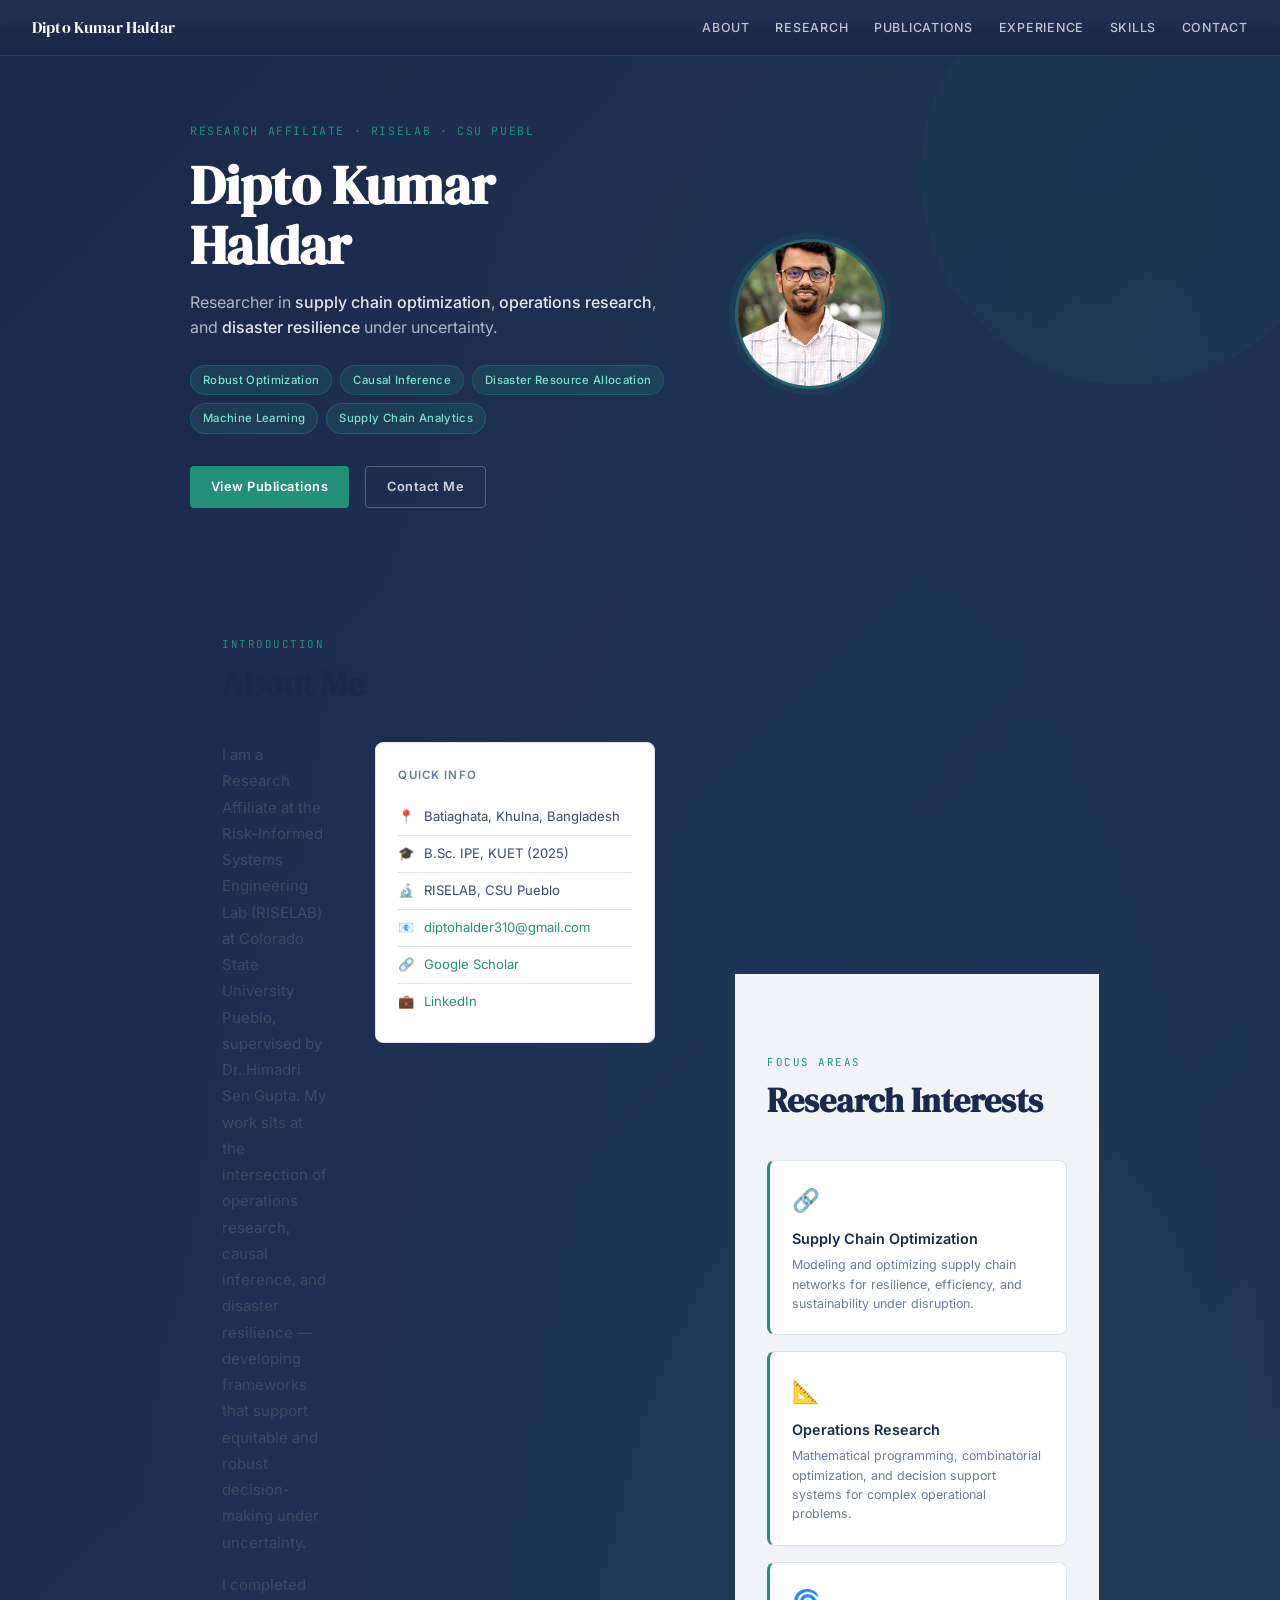
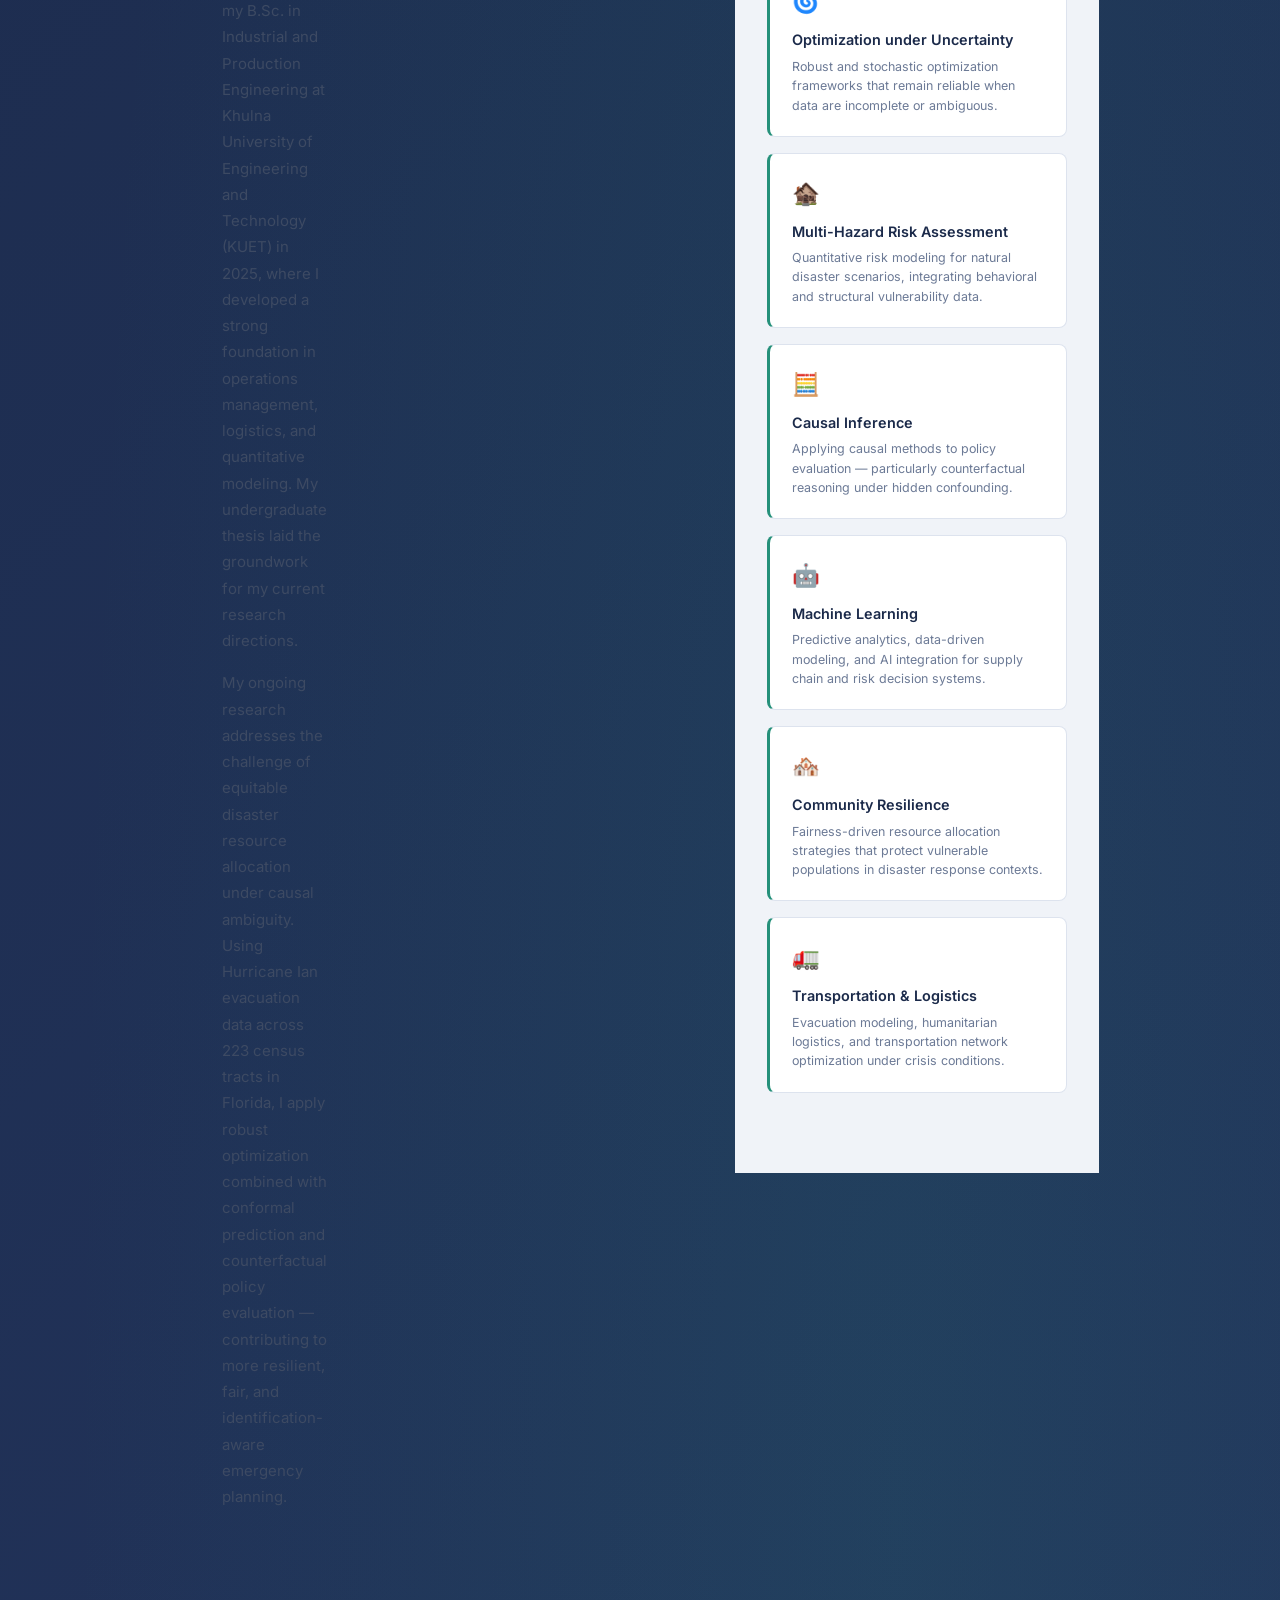
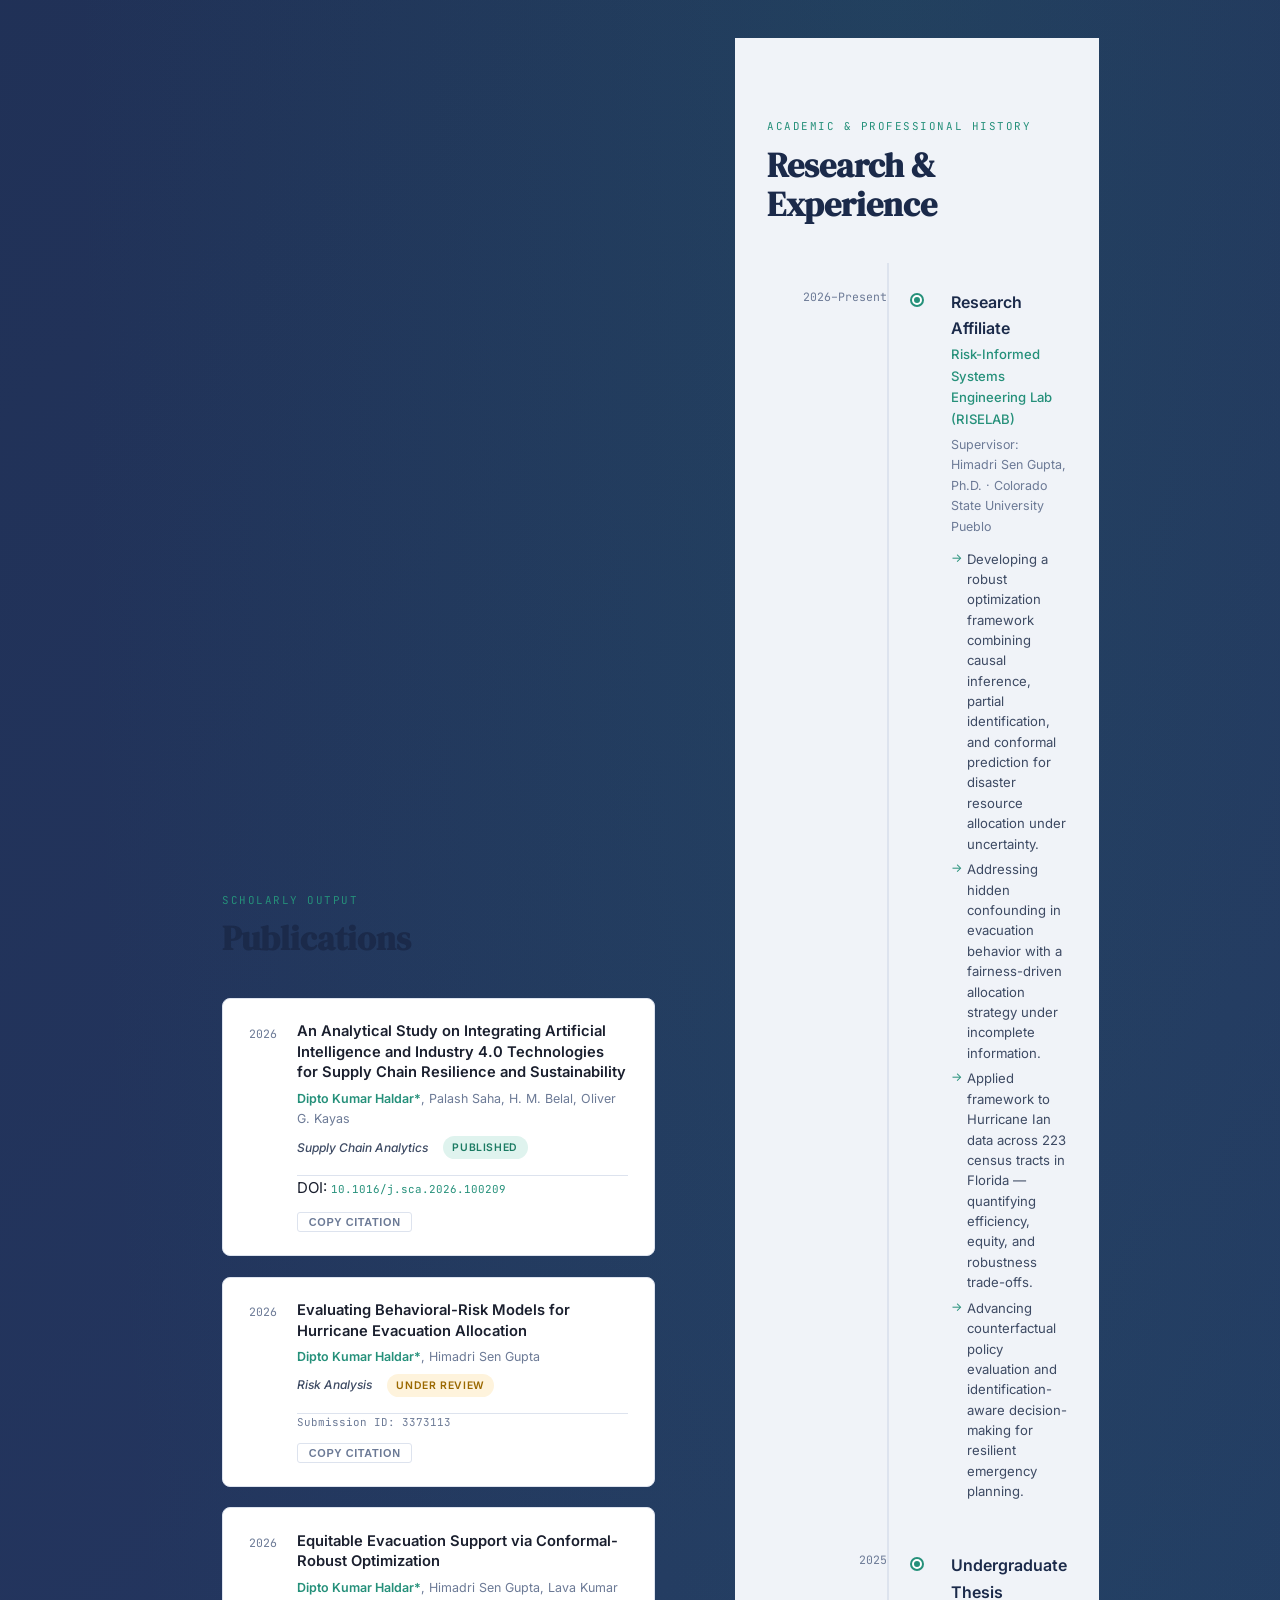
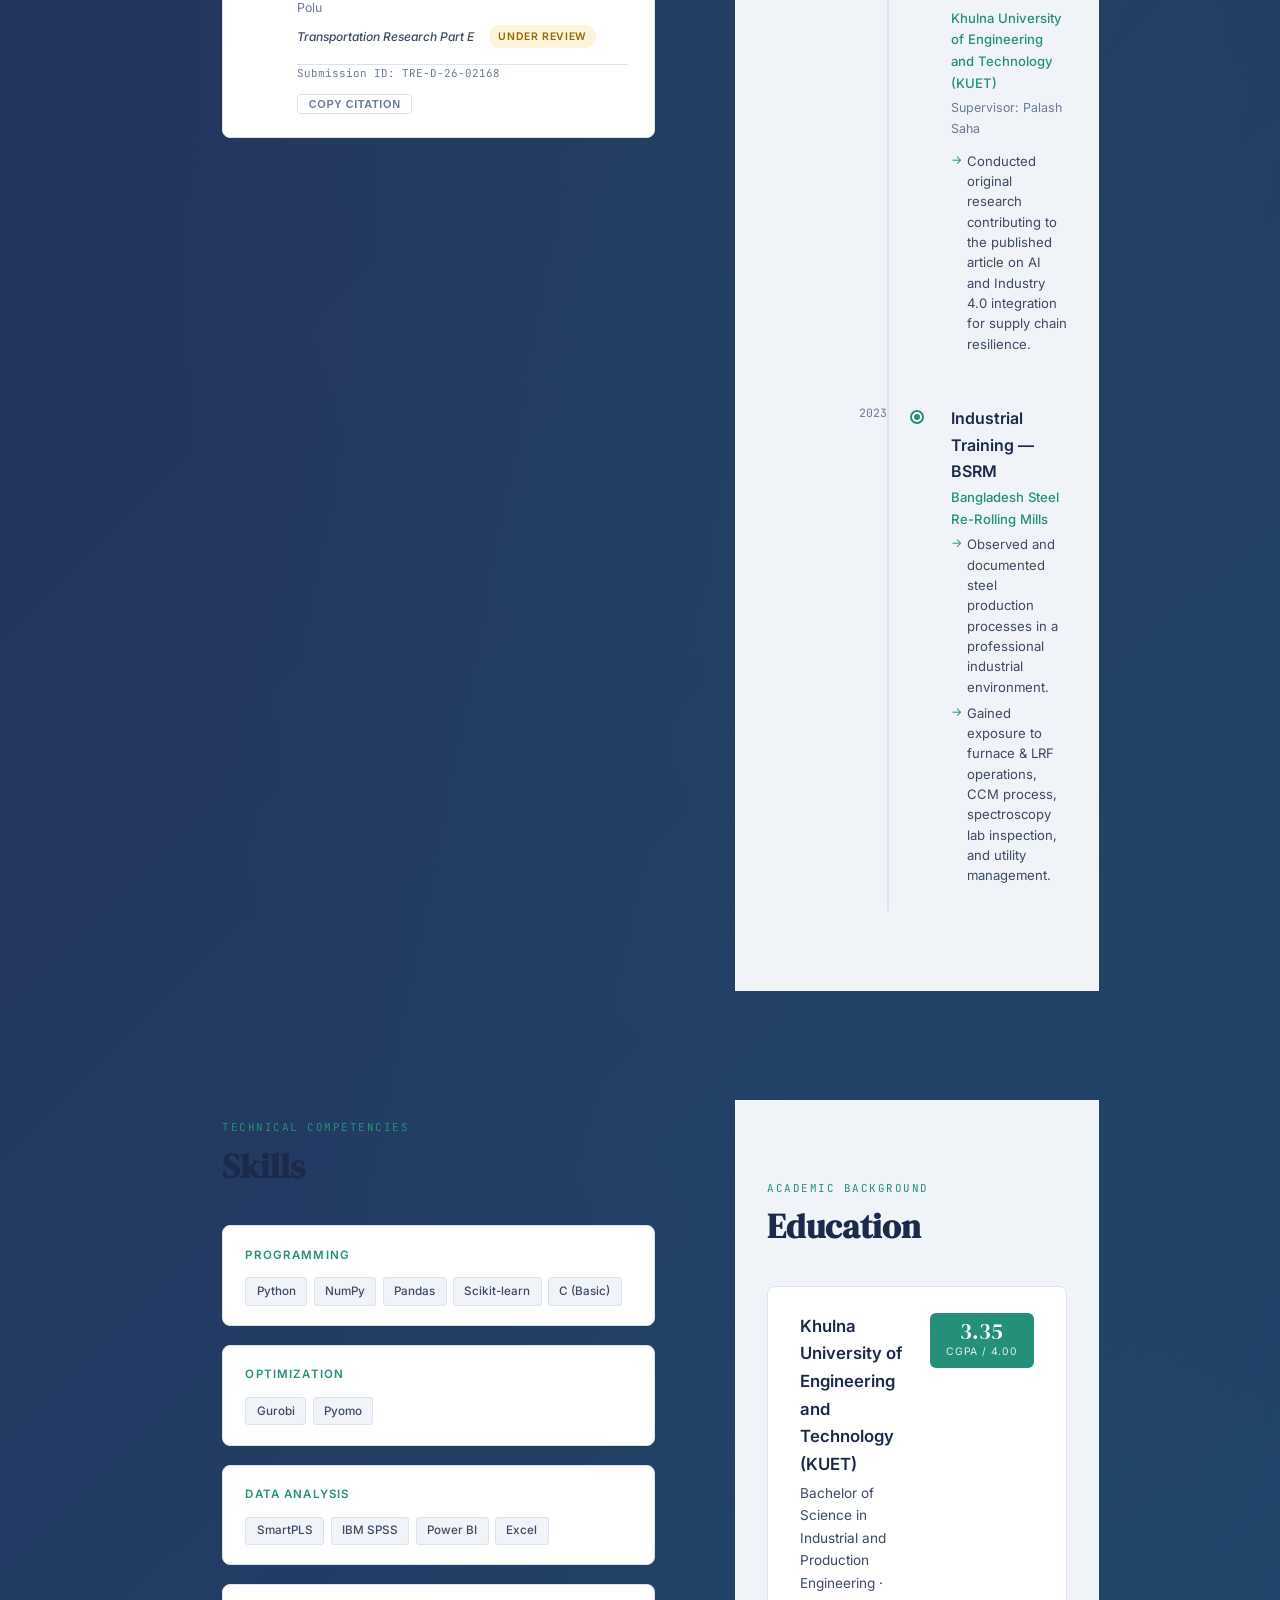
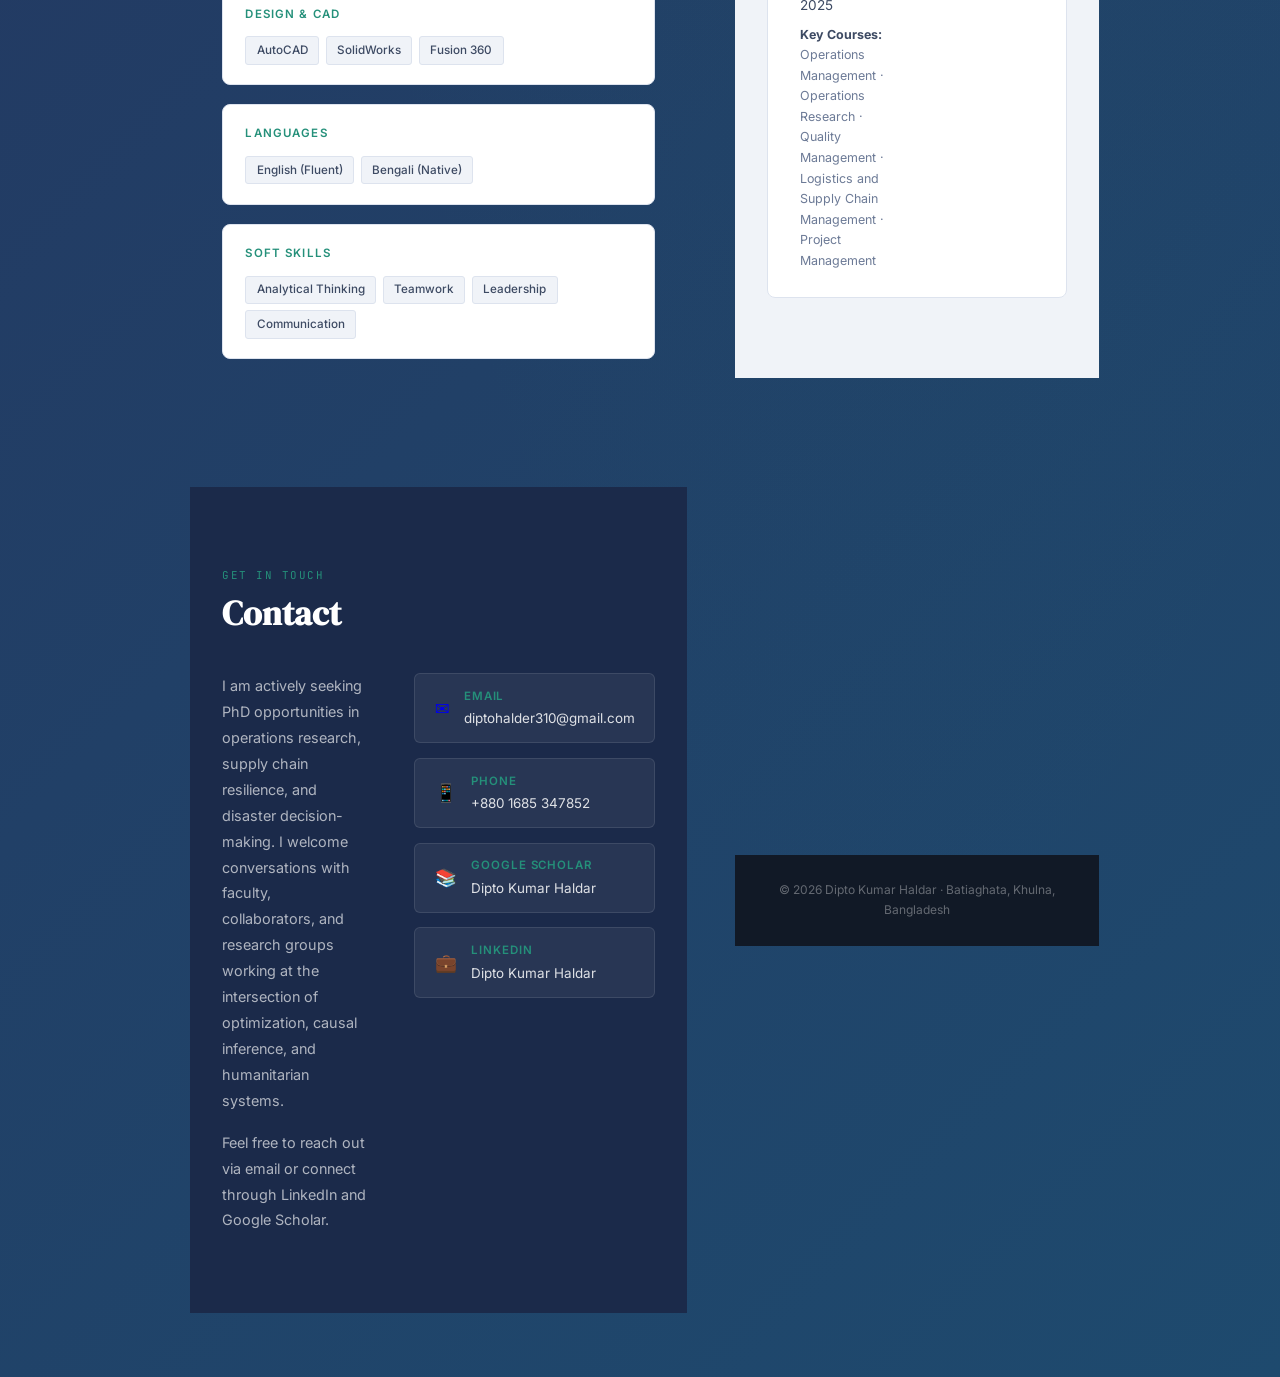
==== commit c0df9e9e: "Update index.html" ====
--- a/index.html
+++ b/index.html
@@ -1,4 +1,4 @@
-<!DOCTYPE html>
+er<!DOCTYPE html>
 <html lang="en">
 <head>
 <meta charset="UTF-8" />
@@ -61,9 +61,11 @@
         <a href="mailto:diptohalder310@gmail.com" class="btn btn-outline">Contact Me</a>
       </div>
     </div>
-    <div class="hero-avatar" aria-label="DH initials avatar">DH</div>
-  </div>
-</section>
+    <!-- REPLACED TEXT INITIALS WITH IMAGE -->
+    <div class="hero-avatar" aria-label="Dipto Kumar Haldar">
+      <img src="Dipto%20Kumar%20Haldar.jpeg" alt="Dipto Kumar Haldar">
+    </div>
+
 
 <!-- ABOUT -->
 <section id="about">
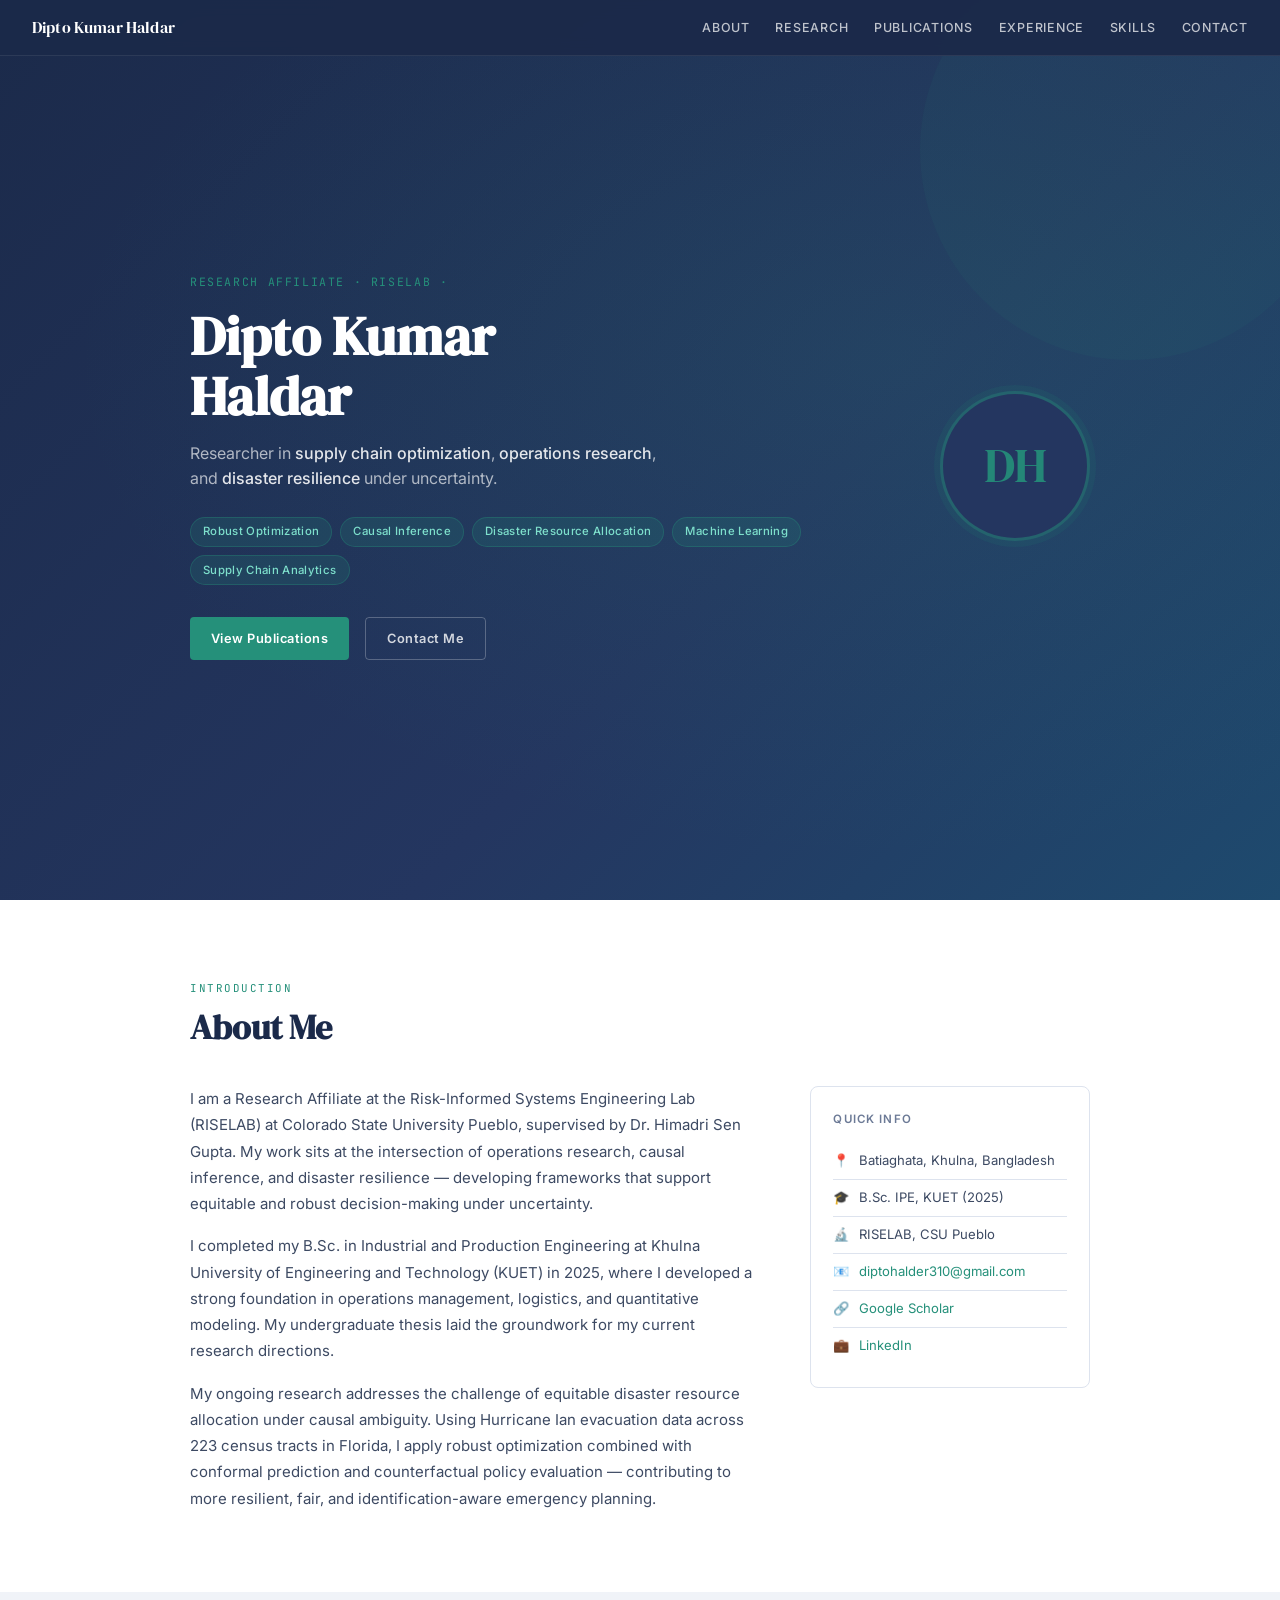
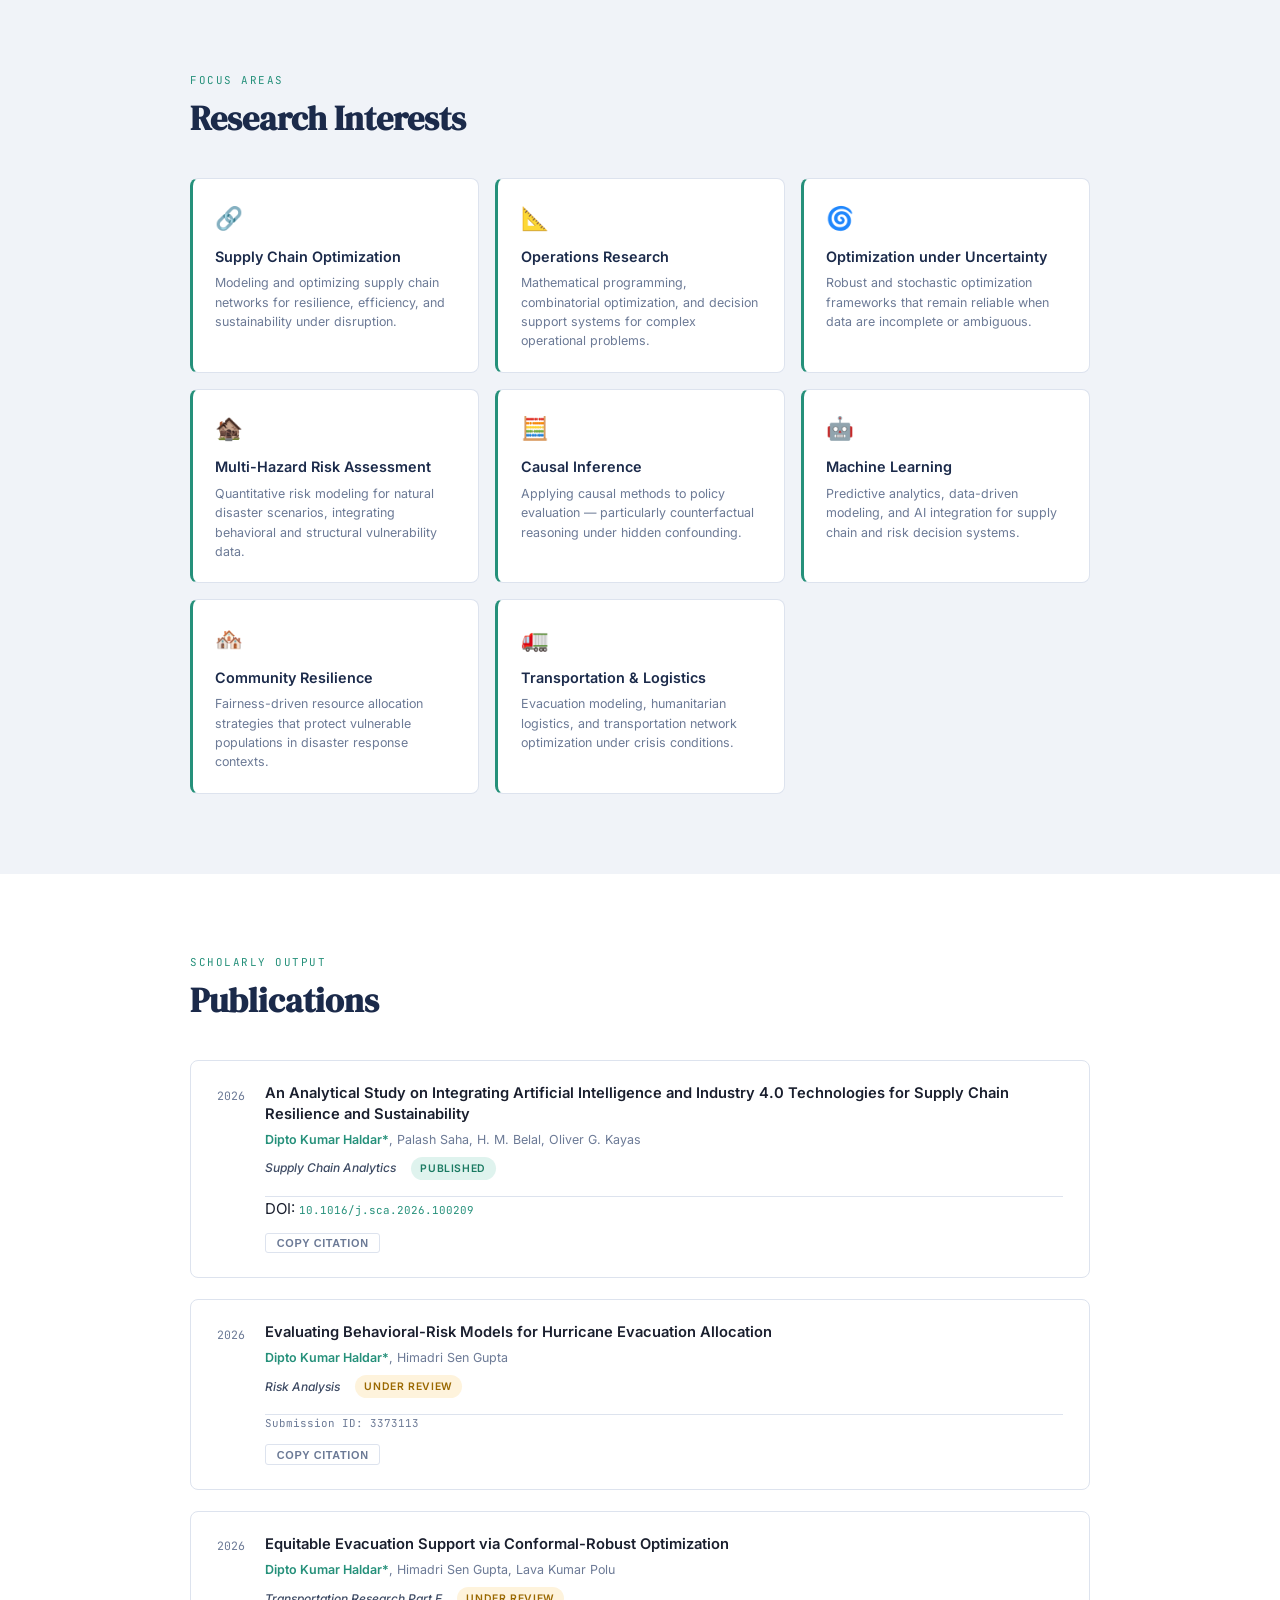
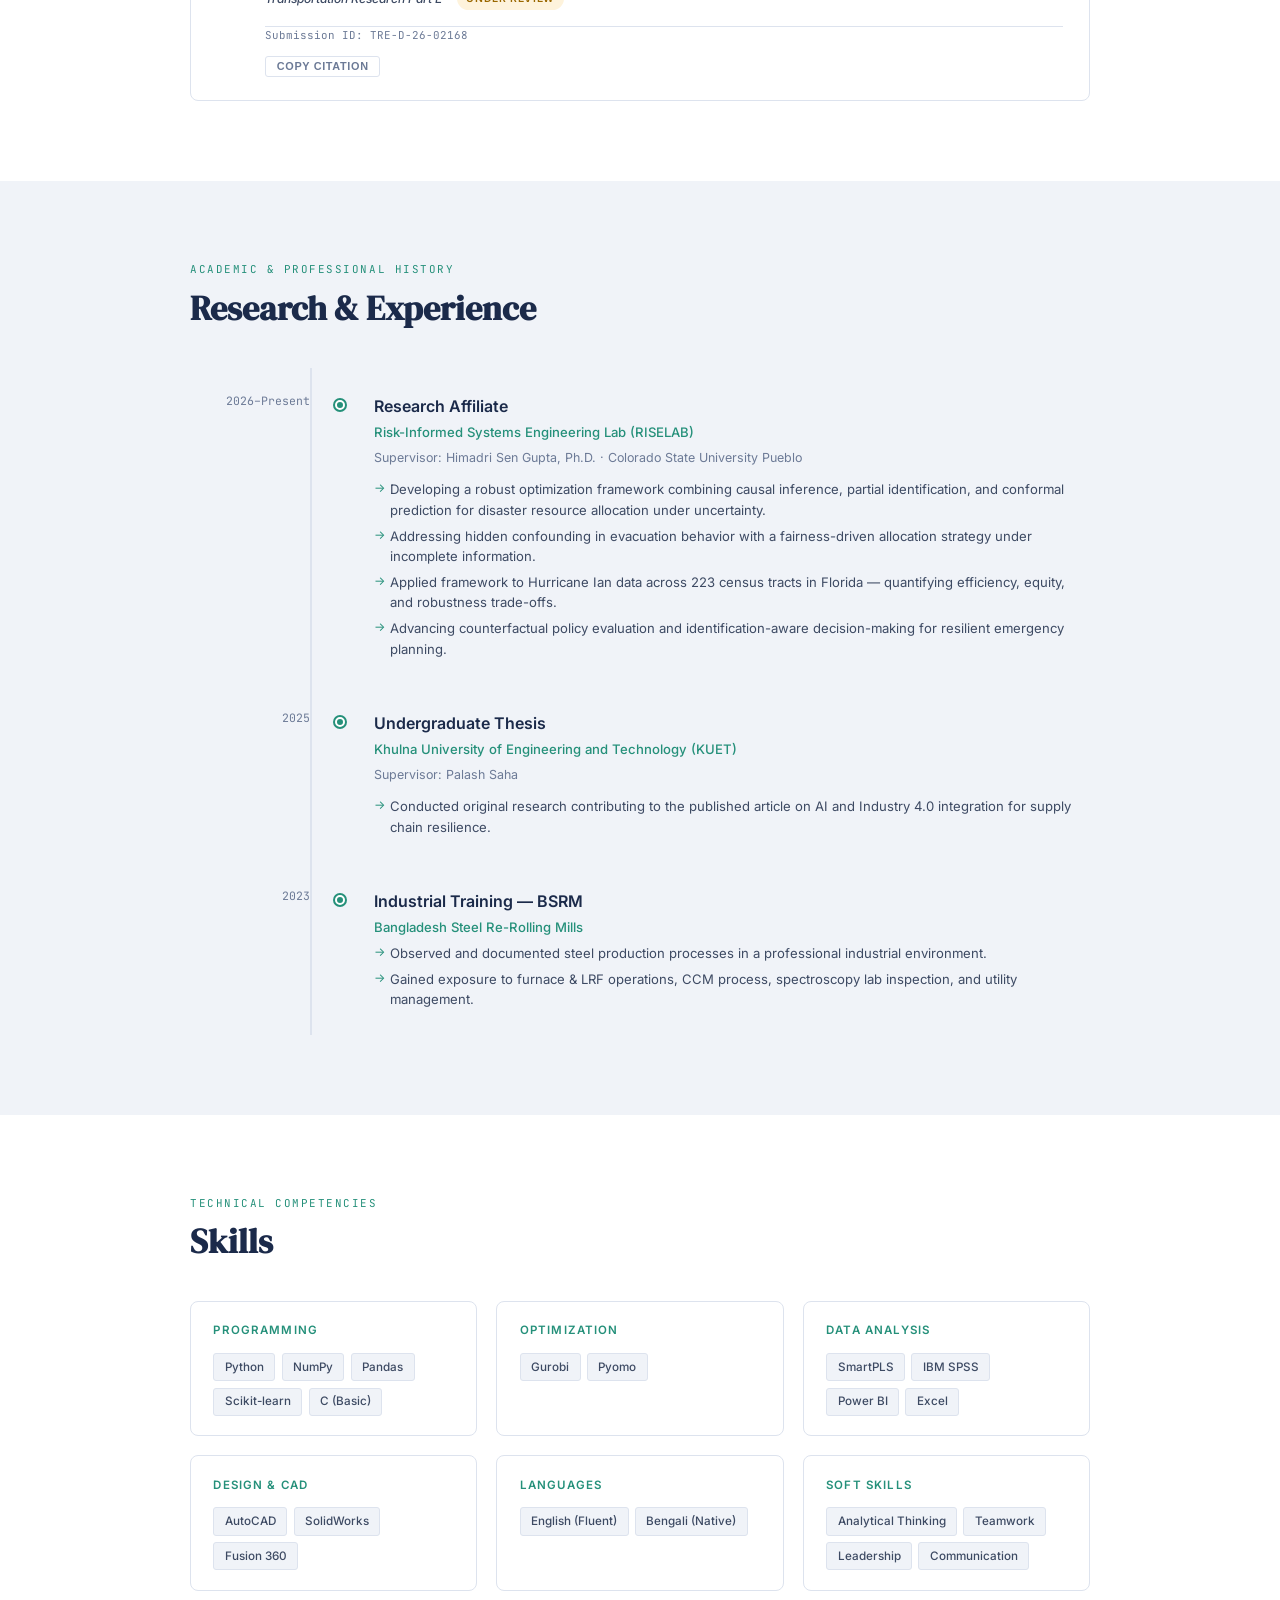
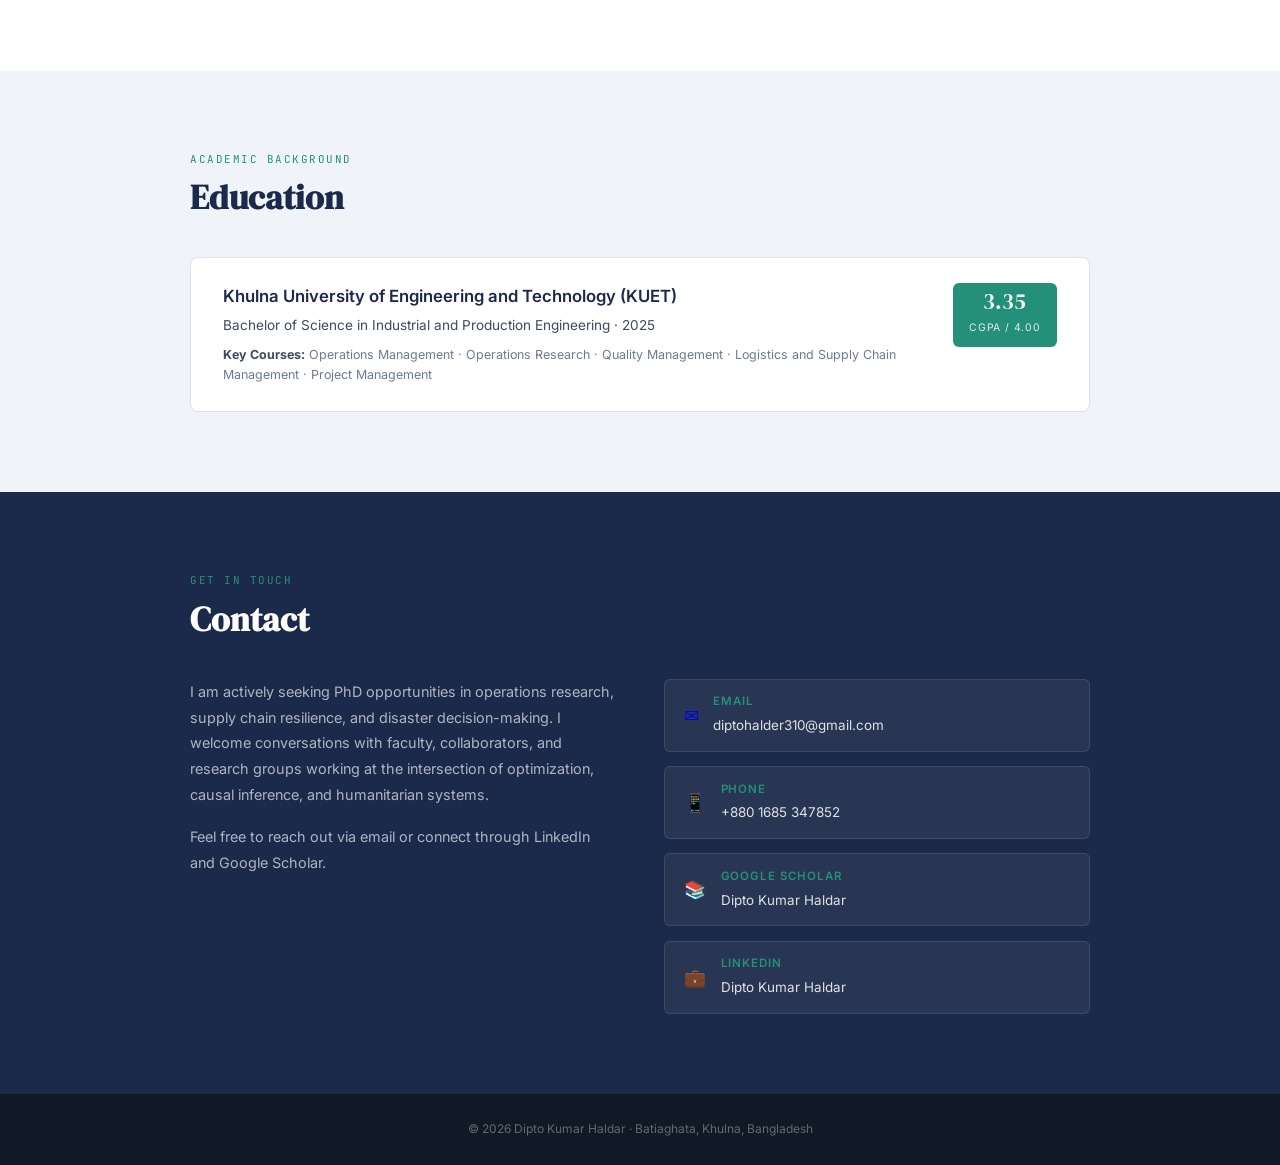
==== commit bd3cf5ad: "Add files via upload" ====
--- a/index.html
+++ b/index.html
@@ -1,4 +1,4 @@
-er<!DOCTYPE html>
+<!DOCTYPE html>
 <html lang="en">
 <head>
 <meta charset="UTF-8" />
@@ -61,11 +61,9 @@
         <a href="mailto:diptohalder310@gmail.com" class="btn btn-outline">Contact Me</a>
       </div>
     </div>
-    <!-- REPLACED TEXT INITIALS WITH IMAGE -->
-    <div class="hero-avatar" aria-label="Dipto Kumar Haldar">
-      <img src="Dipto%20Kumar%20Haldar.jpeg" alt="Dipto Kumar Haldar">
-    </div>
-
+    <div class="hero-avatar" aria-label="DH initials avatar">DH</div>
+  </div>
+</section>
 
 <!-- ABOUT -->
 <section id="about">
--- a/styles.css
+++ b/styles.css
@@ -242,16 +242,6 @@
   box-shadow: 0 0 0 6px rgba(37,144,122,.1);
   opacity: 0;
   animation: fadeIn 0.8s 0.3s forwards;
-  overflow: hidden; /* ensure child image is clipped to circle */
-}
-
-/* Ensure any <img> placed inside the avatar fills and is cropped */
-.hero-avatar img {
-  width: 320%;
-  height: 320%;
-  object-fit: cover;
-  display: block;
-  border-radius: 50%;
 }
 
 /* ── SECTIONS ── */
